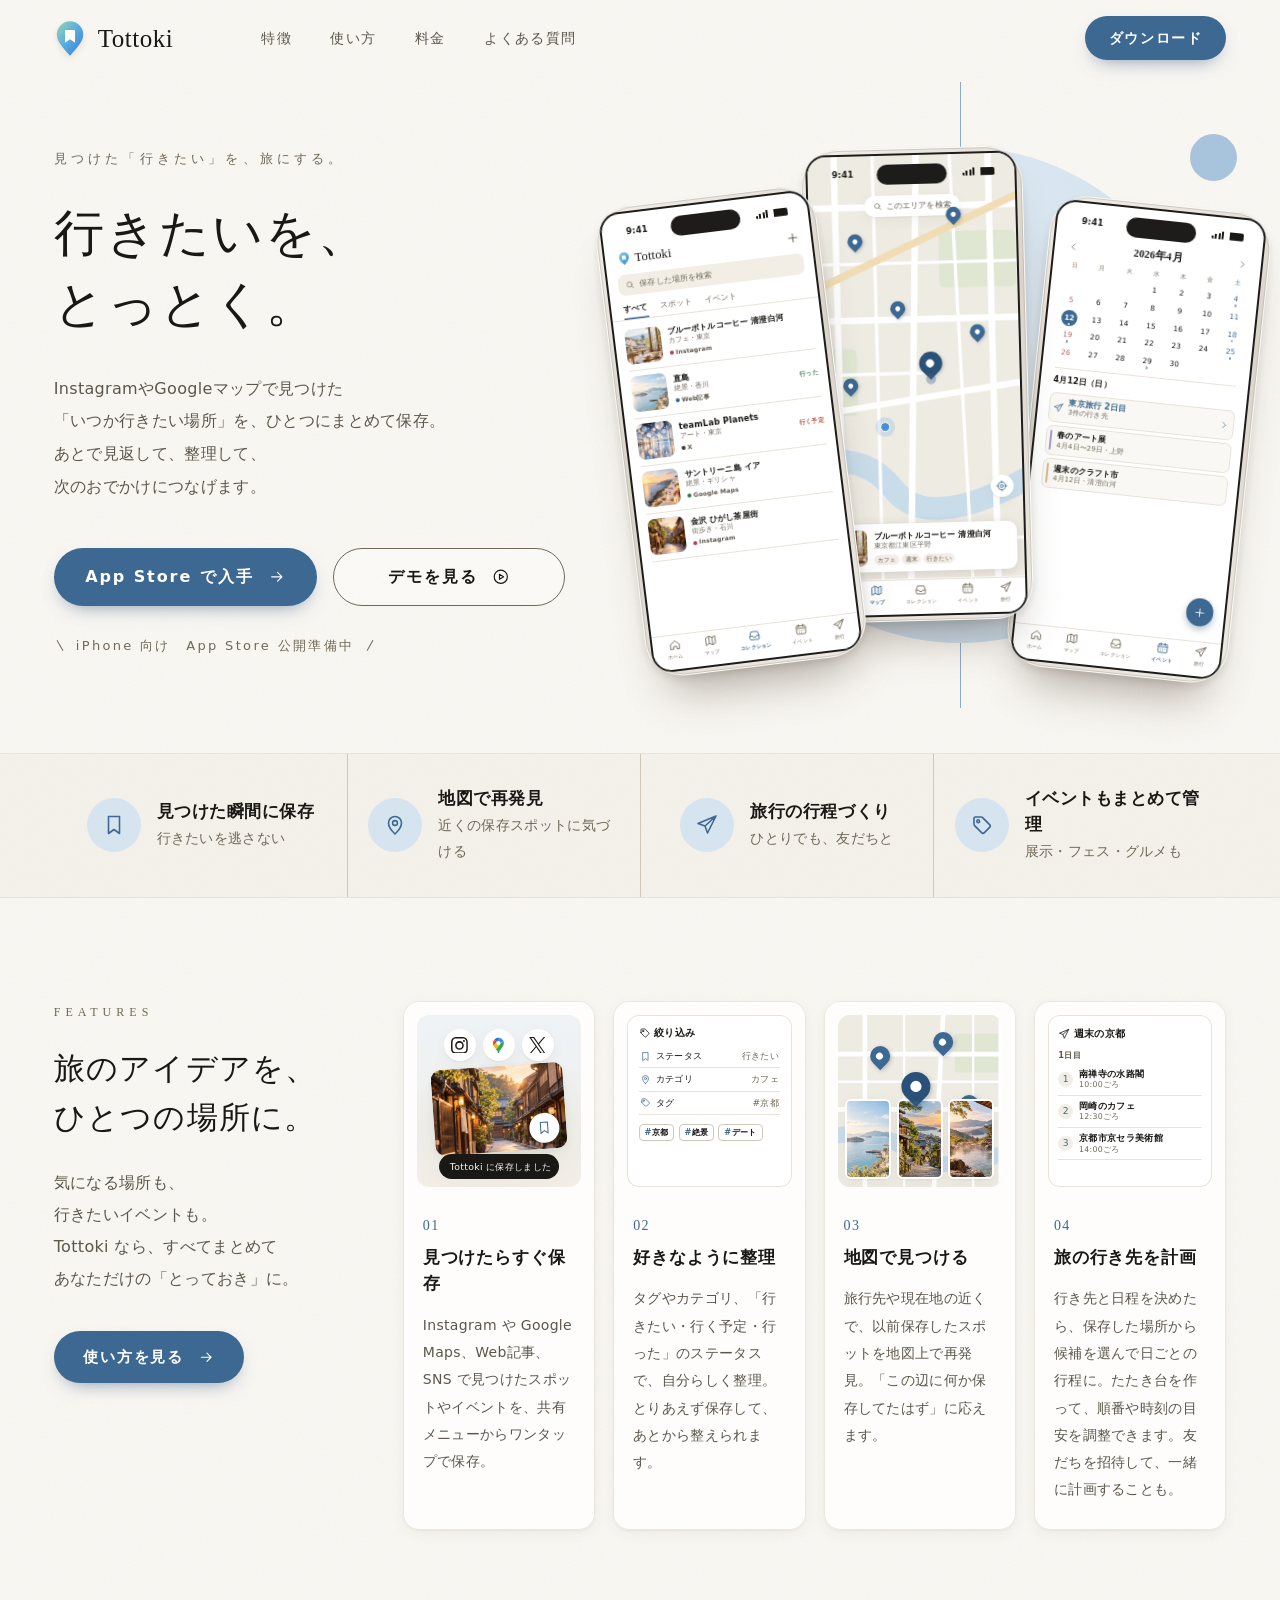
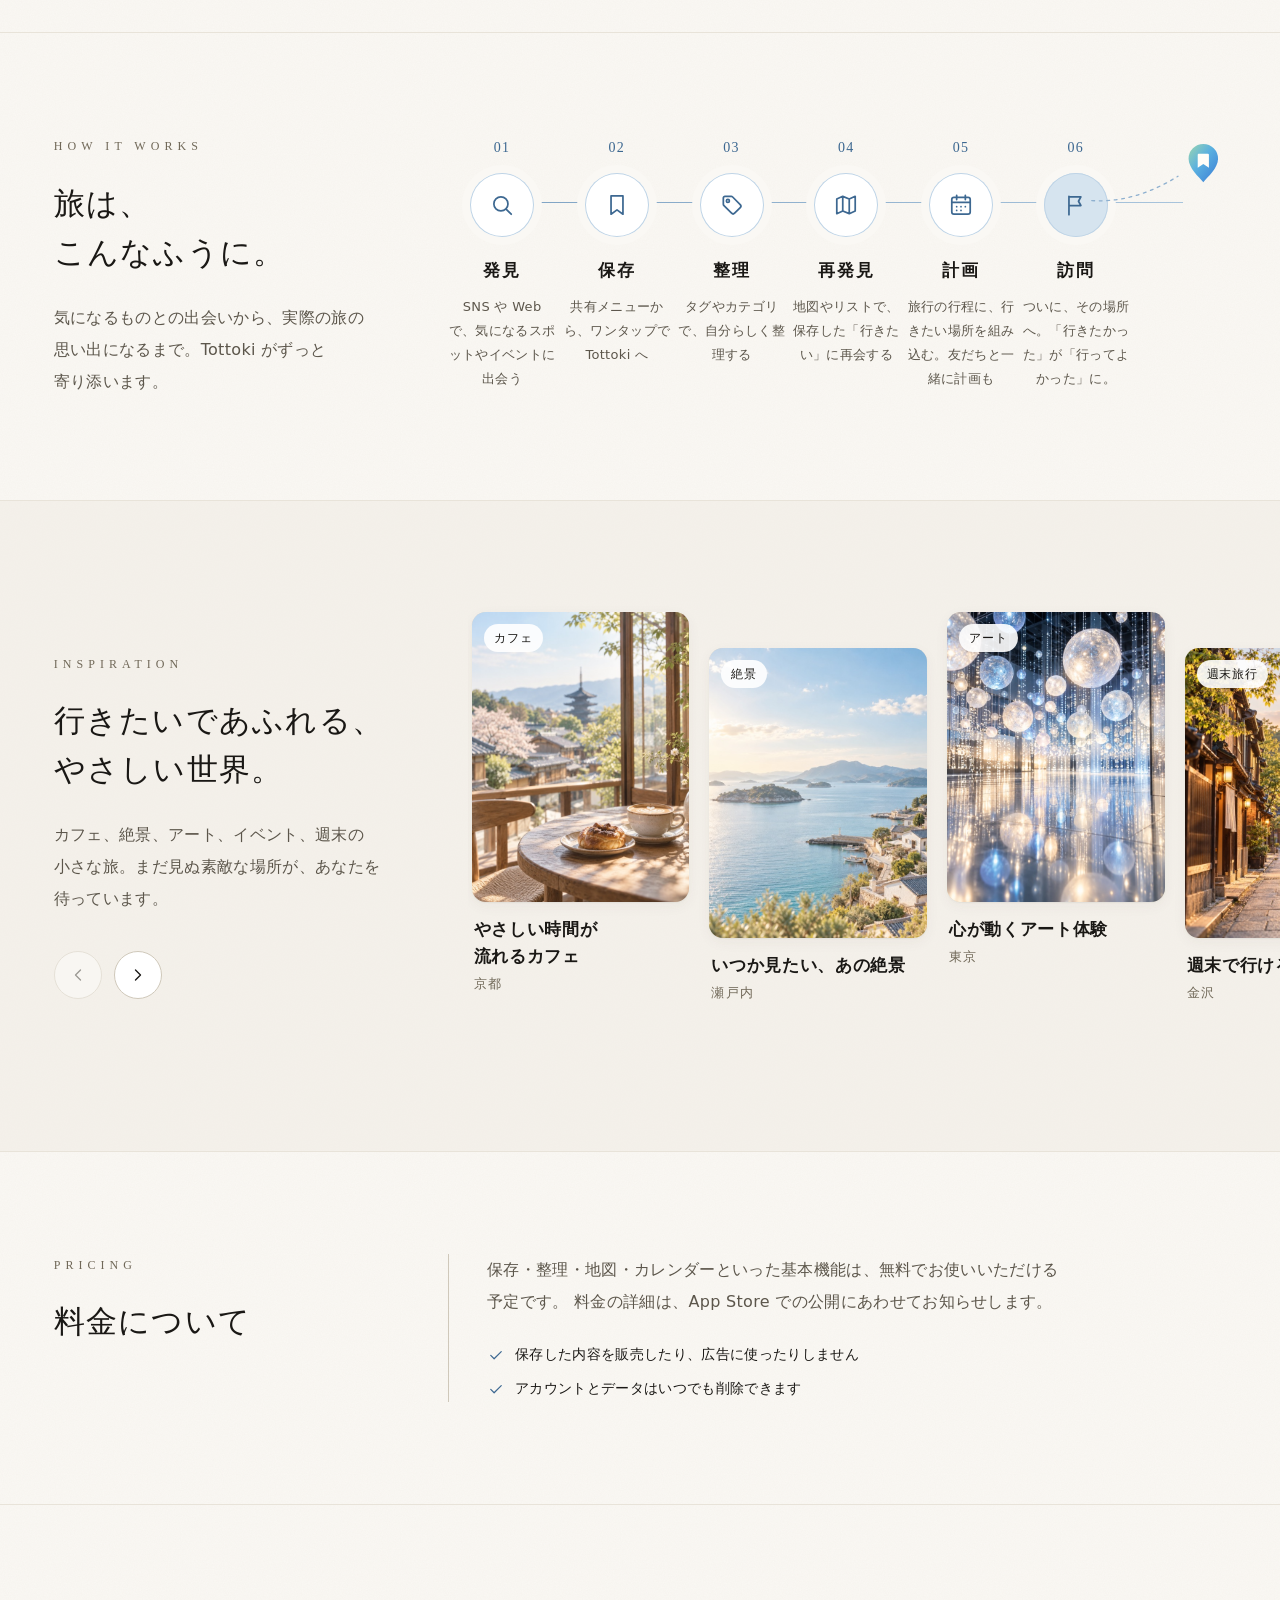
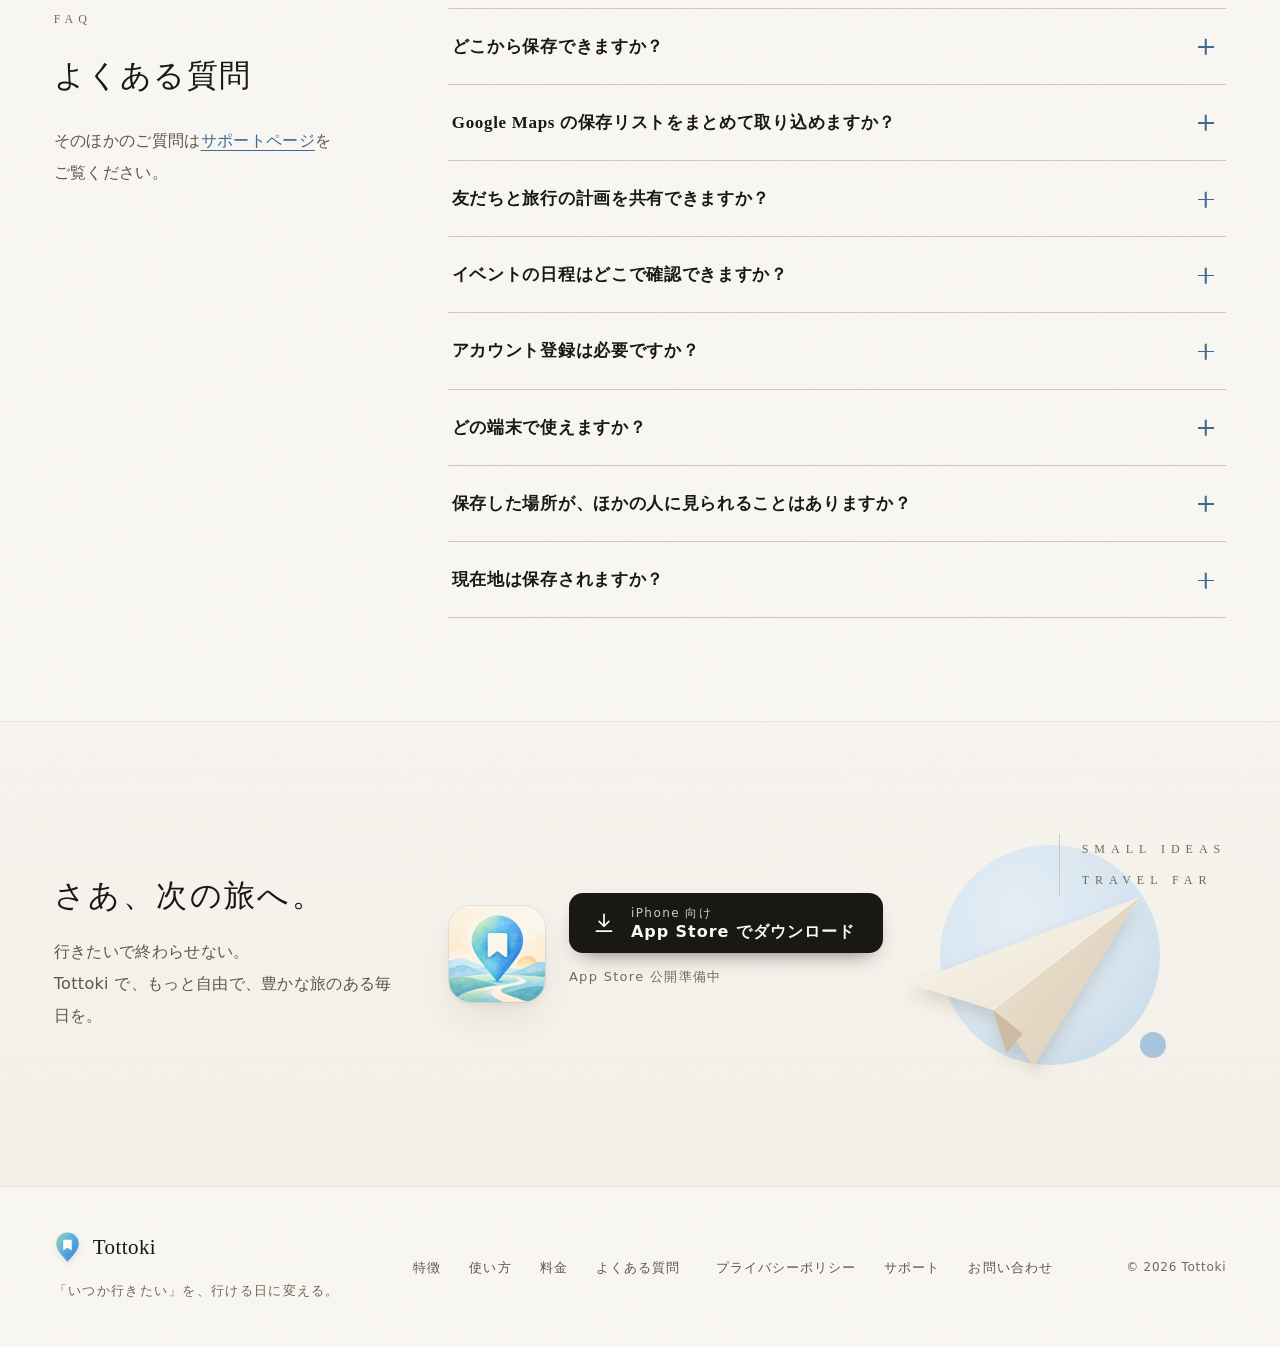
==== index.html @ e0437935 "Rename the インボックス tab to コレクション The app renames the tab where finds are kept: インボックス, a mail word, s" ====
<!doctype html>
<html lang="ja">
  <head>
    <meta charset="utf-8" />
    <meta name="viewport" content="width=device-width, initial-scale=1" />
    <title>Tottoki | 行きたいを、とっとく。</title>
    <meta
      name="description"
      content="InstagramやGoogleマップで見つけた「いつか行きたい場所」を、ひとつにまとめて保存。地図で見返して、旅行の行程に。友だちと一緒に計画できるアプリです。"
    />
    <link rel="canonical" href="https://tottoki.hryoichi.com/" />
    <meta name="theme-color" content="#faf8f4" />

    <meta property="og:type" content="website" />
    <meta property="og:site_name" content="Tottoki" />
    <meta property="og:title" content="Tottoki | 行きたいを、とっとく。" />
    <meta
      property="og:description"
      content="InstagramやGoogleマップで見つけた「いつか行きたい場所」を、ひとつにまとめて保存。地図で見返して、旅行の行程に。友だちと一緒に計画できるアプリです。"
    />
    <meta property="og:url" content="https://tottoki.hryoichi.com/" />
    <meta property="og:image" content="https://tottoki.hryoichi.com/assets/og.png" />
    <meta property="og:image:width" content="1200" />
    <meta property="og:image:height" content="630" />
    <meta property="og:image:alt" content="Tottoki — 行きたいを、とっとく。" />
    <meta property="og:locale" content="ja_JP" />
    <meta name="twitter:card" content="summary_large_image" />
    <meta name="twitter:title" content="Tottoki | 行きたいを、とっとく。" />
    <meta
      name="twitter:description"
      content="見つけた「いつか行きたい場所」をひとつにまとめて保存。地図で見返して、旅行の行程に。友だちと一緒に計画できるアプリ。"
    />
    <meta name="twitter:image" content="https://tottoki.hryoichi.com/assets/og.png" />

    <link rel="icon" href="icon.png" />
    <link rel="apple-touch-icon" href="icon.png" />
    <link rel="stylesheet" href="assets/lp.css" />
    <script>
      document.documentElement.classList.add('js');
    </script>
    <script src="assets/lp.js" defer></script>
  </head>

  <body>
    <!-- アイコン。本文中では <use href="#i-…"> で参照する。 -->
    <svg class="sprite" aria-hidden="true" focusable="false">
      <symbol id="logo" viewBox="0 0 24 28">
        <defs><linearGradient id="pin-wash" x1="0" y1="0" x2="1" y2="1"><stop offset="0" stop-color="#9ad6b0" /><stop offset=".45" stop-color="#5ab0e0" /><stop offset="1" stop-color="#3a7bd5" /></linearGradient></defs>
        <path d="M12 27C9 23.2 2 17.4 2 11a10 10 0 0 1 20 0c0 6.4-7 12.2-10 16z" fill="url(#pin-wash)" />
        <path d="M8.9 7.6h6.2a.7.7 0 0 1 .7.7v8.9L12 14.6l-3.8 2.6V8.3a.7.7 0 0 1 .7-.7z" fill="#fffdf8" />
      </symbol>
        <symbol fill="none" stroke="currentColor" stroke-width="1.6" stroke-linecap="round" stroke-linejoin="round" id="i-arrow" viewBox="0 0 24 24"><path d="M5 12h14M13 6l6 6-6 6" /></symbol>
        <symbol fill="none" stroke="currentColor" stroke-width="1.6" stroke-linecap="round" stroke-linejoin="round" id="i-play" viewBox="0 0 24 24"><circle cx="12" cy="12" r="9" /><path d="M10.2 8.6v6.8l5.6-3.4z" /></symbol>
        <symbol fill="none" stroke="currentColor" stroke-width="1.6" stroke-linecap="round" stroke-linejoin="round" id="i-bookmark" viewBox="0 0 24 24"><path d="M6.5 3.5h11v17l-5.5-4-5.5 4z" /></symbol>
        <symbol fill="none" stroke="currentColor" stroke-width="1.6" stroke-linecap="round" stroke-linejoin="round" id="i-pin" viewBox="0 0 24 24"><path d="M12 21s6.5-6.1 6.5-11a6.5 6.5 0 1 0-13 0c0 4.9 6.5 11 6.5 11Z" /><circle cx="12" cy="10" r="2.4" /></symbol>
        <symbol fill="none" stroke="currentColor" stroke-width="1.6" stroke-linecap="round" stroke-linejoin="round" id="i-cal" viewBox="0 0 24 24"><rect x="3.5" y="5" width="17" height="15.5" rx="2" /><path d="M3.5 9.5h17M8 3v4M16 3v4M8 13.5h.01M12 13.5h.01M16 13.5h.01M8 17h.01M12 17h.01" /></symbol>
        <symbol fill="none" stroke="currentColor" stroke-width="1.6" stroke-linecap="round" stroke-linejoin="round" id="i-tag" viewBox="0 0 24 24"><path d="M4 11.2V5.5A1.5 1.5 0 0 1 5.5 4h5.7a2 2 0 0 1 1.4.6l7 7a2 2 0 0 1 0 2.8l-5.2 5.2a2 2 0 0 1-2.8 0l-7-7a2 2 0 0 1-.6-1.4Z" /><circle cx="8.2" cy="8.2" r="1.4" /></symbol>
        <symbol fill="none" stroke="currentColor" stroke-width="1.6" stroke-linecap="round" stroke-linejoin="round" id="i-search" viewBox="0 0 24 24"><circle cx="11" cy="11" r="6.5" /><path d="m16 16 4.5 4.5" /></symbol>
        <symbol fill="none" stroke="currentColor" stroke-width="1.6" stroke-linecap="round" stroke-linejoin="round" id="i-map" viewBox="0 0 24 24"><path d="m3.5 6.5 5.5-2.5 6 2.5 5.5-2.5v13.5l-5.5 2.5-6-2.5-5.5 2.5zM9 4v13.5M15 6.5V20" /></symbol>
        <symbol fill="none" stroke="currentColor" stroke-width="1.6" stroke-linecap="round" stroke-linejoin="round" id="i-plane" viewBox="0 0 24 24"><path d="M21 3 3 10.5l7 2.5 2.5 7zM21 3 10 13" /></symbol>
        <symbol stroke="currentColor" stroke-width="1.6" stroke-linejoin="round" id="i-heart" viewBox="0 0 24 24"><path d="M12 20s-7-4.4-7-10a4 4 0 0 1 7-2.6A4 4 0 0 1 19 10c0 5.6-7 10-7 10z" /></symbol>
        <symbol fill="none" stroke="currentColor" stroke-width="1.6" stroke-linecap="round" stroke-linejoin="round" id="i-home" viewBox="0 0 24 24"><path d="m4 11 8-6.5 8 6.5v9h-5v-5H9v5H4z" /></symbol>
        <symbol fill="none" stroke="currentColor" stroke-width="1.6" stroke-linecap="round" stroke-linejoin="round" id="i-collection" viewBox="0 0 24 24"><path d="m3.5 13.5 2.5-8h12l2.5 8V19a1.5 1.5 0 0 1-1.5 1.5H5A1.5 1.5 0 0 1 3.5 19zM3.5 13.5h5l1.5 2.5h4l1.5-2.5h5" /></symbol>
        <symbol fill="none" stroke="currentColor" stroke-width="1.6" stroke-linecap="round" stroke-linejoin="round" id="i-user" viewBox="0 0 24 24"><circle cx="12" cy="8.5" r="3.5" /><path d="M5 20c1-3.5 3.8-5.5 7-5.5s6 2 7 5.5" /></symbol>
        <symbol fill="none" stroke="currentColor" stroke-width="1.6" stroke-linecap="round" stroke-linejoin="round" id="i-check" viewBox="0 0 24 24"><path d="m5 12.5 4.5 4.5L19 7.5" /></symbol>
        <symbol fill="none" stroke="currentColor" stroke-width="1.6" stroke-linecap="round" stroke-linejoin="round" id="i-chev" viewBox="0 0 24 24"><path d="m9 6 6 6-6 6" /></symbol>
        <symbol fill="none" stroke="currentColor" stroke-width="1.6" stroke-linecap="round" stroke-linejoin="round" id="i-chev-l" viewBox="0 0 24 24"><path d="m15 6-6 6 6 6" /></symbol>
        <symbol fill="none" stroke="currentColor" stroke-width="1.6" stroke-linecap="round" stroke-linejoin="round" id="i-plus" viewBox="0 0 24 24"><path d="M12 5v14M5 12h14" /></symbol>
        <symbol fill="none" stroke="currentColor" stroke-width="1.6" stroke-linecap="round" stroke-linejoin="round" id="i-share" viewBox="0 0 24 24"><path d="M12 15V3M7.5 7.5 12 3l4.5 4.5M5 13v6.5A1.5 1.5 0 0 0 6.5 21h11a1.5 1.5 0 0 0 1.5-1.5V13" /></symbol>
        <symbol fill="none" stroke="currentColor" stroke-width="1.6" stroke-linecap="round" stroke-linejoin="round" id="i-menu" viewBox="0 0 24 24"><path d="M4 7h16M4 12h16M4 17h16" /></symbol>
        <symbol fill="none" stroke="currentColor" stroke-width="1.6" stroke-linecap="round" stroke-linejoin="round" id="i-close" viewBox="0 0 24 24"><path d="M6 6l12 12M18 6 6 18" /></symbol>
        <symbol fill="none" stroke="currentColor" stroke-width="1.6" stroke-linecap="round" stroke-linejoin="round" id="i-folder" viewBox="0 0 24 24"><path d="M3.5 7A1.5 1.5 0 0 1 5 5.5h4.5l2 2H19a1.5 1.5 0 0 1 1.5 1.5v9.5A1.5 1.5 0 0 1 19 20H5a1.5 1.5 0 0 1-1.5-1.5z" /></symbol>
        <symbol fill="none" stroke="currentColor" stroke-width="1.6" stroke-linecap="round" stroke-linejoin="round" id="i-locate" viewBox="0 0 24 24"><circle cx="12" cy="12" r="3" /><circle cx="12" cy="12" r="7.5" /><path d="M12 2v2.5M12 19.5V22M2 12h2.5M19.5 12H22" /></symbol>
        <symbol fill="none" stroke="currentColor" stroke-width="1.6" stroke-linecap="round" stroke-linejoin="round" id="i-flag" viewBox="0 0 24 24"><path d="M5.5 21V4M5.5 4.5h11l-2.2 4 2.2 4h-11" /></symbol>
        <symbol fill="none" stroke="currentColor" stroke-width="1.6" stroke-linecap="round" stroke-linejoin="round" id="i-download" viewBox="0 0 24 24"><path d="M12 4v11M7.5 10.5 12 15l4.5-4.5M5 19.5h14" /></symbol>
        <symbol fill="none" stroke="currentColor" stroke-width="1.6" stroke-linecap="round" stroke-linejoin="round" id="i-link" viewBox="0 0 24 24"><path d="M10 14a4 4 0 0 0 5.7 0l3-3a4 4 0 0 0-5.7-5.7l-1 1M14 10a4 4 0 0 0-5.7 0l-3 3a4 4 0 0 0 5.7 5.7l1-1" /></symbol>

        <!-- 保存元サービスのマーク。Instagram と X は単色版が公式に認められているので本文の墨色で使い、
             Google Maps はロゴの再着色が認められていないため公式配色のまま置く。 -->
        <symbol fill="currentColor" id="i-instagram" viewBox="0 0 24 24"><path d="M7.0301.084c-1.2768.0602-2.1487.264-2.911.5634-.7888.3075-1.4575.72-2.1228 1.3877-.6652.6677-1.075 1.3368-1.3802 2.127-.2954.7638-.4956 1.6365-.552 2.914-.0564 1.2775-.0689 1.6882-.0626 4.947.0062 3.2586.0206 3.6671.0825 4.9473.061 1.2765.264 2.1482.5635 2.9107.308.7889.72 1.4573 1.388 2.1228.6679.6655 1.3365 1.0743 2.1285 1.38.7632.295 1.6361.4961 2.9134.552 1.2773.056 1.6884.069 4.9462.0627 3.2578-.0062 3.668-.0207 4.9478-.0814 1.28-.0607 2.147-.2652 2.9098-.5633.7889-.3086 1.4578-.72 2.1228-1.3881.665-.6682 1.0745-1.3378 1.3795-2.1284.2957-.7632.4966-1.636.552-2.9124.056-1.2809.0692-1.6898.063-4.948-.0063-3.2583-.021-3.6668-.0817-4.9465-.0607-1.2797-.264-2.1487-.5633-2.9117-.3084-.7889-.72-1.4568-1.3876-2.1228C21.2982 1.33 20.628.9208 19.8378.6165 19.074.321 18.2017.1197 16.9244.0645 15.6471.0093 15.236-.005 11.977.0014 8.718.0076 8.31.0215 7.0301.0839m.1402 21.6932c-1.17-.0509-1.8053-.2453-2.2287-.408-.5606-.216-.96-.4771-1.3819-.895-.422-.4178-.6811-.8186-.9-1.378-.1644-.4234-.3624-1.058-.4171-2.228-.0595-1.2645-.072-1.6442-.079-4.848-.007-3.2037.0053-3.583.0607-4.848.05-1.169.2456-1.805.408-2.2282.216-.5613.4762-.96.895-1.3816.4188-.4217.8184-.6814 1.3783-.9003.423-.1651 1.0575-.3614 2.227-.4171 1.2655-.06 1.6447-.072 4.848-.079 3.2033-.007 3.5835.005 4.8495.0608 1.169.0508 1.8053.2445 2.228.408.5608.216.96.4754 1.3816.895.4217.4194.6816.8176.9005 1.3787.1653.4217.3617 1.056.4169 2.2263.0602 1.2655.0739 1.645.0796 4.848.0058 3.203-.0055 3.5834-.061 4.848-.051 1.17-.245 1.8055-.408 2.2294-.216.5604-.4763.96-.8954 1.3814-.419.4215-.8181.6811-1.3783.9-.4224.1649-1.0577.3617-2.2262.4174-1.2656.0595-1.6448.072-4.8493.079-3.2045.007-3.5825-.006-4.848-.0608M16.953 5.5864A1.44 1.44 0 1 0 18.39 4.144a1.44 1.44 0 0 0-1.437 1.4424M5.8385 12.012c.0067 3.4032 2.7706 6.1557 6.173 6.1493 3.4026-.0065 6.157-2.7701 6.1506-6.1733-.0065-3.4032-2.771-6.1565-6.174-6.1498-3.403.0067-6.156 2.771-6.1496 6.1738M8 12.0077a4 4 0 1 1 4.008 3.9921A3.9996 3.9996 0 0 1 8 12.0077" /></symbol>
        <symbol fill="currentColor" id="i-x" viewBox="0 0 24 24"><path d="M14.234 10.162 22.977 0h-2.072l-7.591 8.824L7.251 0H.258l9.168 13.343L.258 24H2.33l8.016-9.318L16.749 24h6.993zm-2.837 3.299-.929-1.329L3.076 1.56h3.182l5.965 8.532.929 1.329 7.754 11.09h-3.182z" /></symbol>
        <symbol id="i-gmaps" viewBox="0 0 24 24"><g transform="translate(4.32 1) scale(.1663)"><path fill="#1a73e8" d="M60.2 2.2C55.8.8 51 0 46.1 0 32 0 19.3 6.4 10.8 16.5l21.8 18.3L60.2 2.2z" /><path fill="#ea4335" d="M10.8 16.5C4.1 24.5 0 34.9 0 46.1c0 8.7 1.7 15.7 4.6 22l28-33.3-21.8-18.3z" /><path fill="#4285f4" d="M46.2 28.5c9.8 0 17.7 7.9 17.7 17.7 0 4.3-1.6 8.3-4.2 11.4 0 0 13.9-16.6 27.5-32.7-5.6-10.8-15.3-19-27-22.7L32.6 34.8c3.3-3.8 8.1-6.3 13.6-6.3" /><path fill="#fbbc04" d="M46.2 63.8c-9.8 0-17.7-7.9-17.7-17.7 0-4.3 1.5-8.3 4.1-11.3l-28 33.3c4.8 10.6 12.8 19.2 21 29.9l34.1-40.5c-3.3 3.9-8.1 6.3-13.5 6.3" /><path fill="#34a853" d="M59.1 109.2c15.4-24.1 33.3-35 33.3-63 0-7.7-1.9-14.9-5.2-21.3L25.6 98c2.6 3.4 5.3 7.3 7.9 11.3 9.4 14.5 6.8 23.1 12.8 23.1s3.4-8.7 12.8-23.2" /></g></symbol>
        <symbol fill="none" stroke="currentColor" stroke-width="1.6" stroke-linecap="round" stroke-linejoin="round" id="i-globe" viewBox="0 0 24 24"><circle cx="12" cy="12" r="8.5" /><path d="M3.5 12h17M12 3.5c2.2 2.3 3.4 5.3 3.4 8.5s-1.2 6.2-3.4 8.5c-2.2-2.3-3.4-5.3-3.4-8.5S9.8 5.8 12 3.5Z" /></symbol>
    </svg>

    <a class="skip-link" href="#main">本文へスキップ</a>

    <header class="site-header" data-header>
      <div class="container header-inner">
        <a class="brand" href="./" aria-label="Tottoki ホーム">
          <svg class="brand-mark" aria-hidden="true"><use href="#logo" /></svg>
          <span class="brand-name">Tottoki</span>
        </a>

        <nav class="global-nav" id="global-nav" aria-label="メイン">
          <ul>
            <li><a href="#features">特徴</a></li>
            <li><a href="#how">使い方</a></li>
            <li><a href="#pricing">料金</a></li>
            <li><a href="#faq">よくある質問</a></li>
          </ul>
          <a class="btn btn-primary btn-sm nav-cta" href="#download">ダウンロード</a>
        </nav>

        <a class="btn btn-primary btn-sm header-cta" href="#download">ダウンロード</a>
        <button class="menu-toggle" type="button" aria-expanded="false" aria-controls="global-nav" data-menu-toggle>
          <svg class="icon" aria-hidden="true"><use href="#i-menu" /></svg>
          <span class="visually-hidden" data-menu-label>メニューを開く</span>
        </button>
      </div>
    </header>

    <main id="main">
      <!-- ============================================================ HERO -->
      <section class="hero" aria-labelledby="hero-title">
        <div class="container hero-grid">
          <div class="hero-copy">
            <p class="eyebrow hero-eyebrow">見つけた「行きたい」を、旅にする。</p>
            <h1 class="hero-title" id="hero-title">
              <span class="line">行きたいを、</span>
              <span class="line">とっとく。</span>
            </h1>
            <p class="hero-lead">
              InstagramやGoogleマップで見つけた<br class="br-wide" />「いつか行きたい場所」を、ひとつにまとめて保存。<br />
              あとで見返して、整理して、<br class="br-wide" />次のおでかけにつなげます。
            </p>
            <div class="hero-actions">
              <a class="btn btn-primary btn-lg" href="#download">
                App Store で入手
                <svg class="icon" aria-hidden="true"><use href="#i-arrow" /></svg>
              </a>
              <a class="btn btn-ghost btn-lg" href="#how">
                デモを見る
                <svg class="icon" aria-hidden="true"><use href="#i-play" /></svg>
              </a>
            </div>
            <p class="hero-note">iPhone 向け　App Store 公開準備中</p>
          </div>

          <div class="hero-stage" aria-label="Tottoki のアプリ画面" role="group">
            <span class="shape shape-circle-lg" aria-hidden="true"></span>
            <span class="shape shape-circle-sm" aria-hidden="true"></span>
            <span class="shape shape-line shape-line-top" aria-hidden="true"></span>
            <span class="shape shape-line shape-line-bottom" aria-hidden="true"></span>

            <!-- コレクション -->
            <figure class="phone phone-collection" role="img" aria-label="コレクション画面。保存したカフェや絶景スポットが、保存元のサービスと一緒に一覧で並んでいる">
              <div class="phone-screen">
                <div class="status"><span>9:41</span><span class="status-icons"></span></div>
                <div class="app-head">
                  <span class="app-brand"><svg aria-hidden="true"><use href="#logo" /></svg>Tottoki</span>
                  <svg class="app-ico" aria-hidden="true"><use href="#i-plus" /></svg>
                </div>
                <div class="app-search"><svg aria-hidden="true"><use href="#i-search" /></svg>保存した場所を検索</div>
                <div class="app-tabs"><span class="is-on">すべて</span><span>スポット</span><span>イベント</span></div>
                <ul class="app-list">
                  <li>
                    <img src="assets/img/kyoto_cafe-400.jpg" alt="" width="60" height="80" />
                    <div><b>ブルーボトルコーヒー 清澄白河</b><small>カフェ・東京</small><em class="src src-ig">Instagram</em></div>
                  </li>
                  <li>
                    <img src="assets/img/setouchi_landscape-400.jpg" alt="" width="60" height="80" />
                    <div><b>直島</b><small>絶景・香川</small><em class="src src-web">Web記事</em></div>
                    <span class="item-state is-visited">行った</span>
                  </li>
                  <li>
                    <img src="assets/img/tokyo_art-400.jpg" alt="" width="60" height="80" />
                    <div><b>teamLab Planets</b><small>アート・東京</small><em class="src src-x">X</em></div>
                    <span class="item-state">行く予定</span>
                  </li>
                  <li>
                    <img src="assets/img/greek_landscape-400.jpg" alt="" width="60" height="80" />
                    <div><b>サントリーニ島 イア</b><small>絶景・ギリシャ</small><em class="src src-gm">Google Maps</em></div>
                  </li>
                  <li>
                    <img src="assets/img/kanazawa_trip-400.jpg" alt="" width="60" height="80" />
                    <div><b>金沢 ひがし茶屋街</b><small>街歩き・石川</small><em class="src src-ig">Instagram</em></div>
                  </li>
                </ul>
                <nav class="tabbar" aria-hidden="true">
                  <span><svg><use href="#i-home" /></svg>ホーム</span>
                  <span><svg><use href="#i-map" /></svg>マップ</span>
                  <span class="is-on"><svg><use href="#i-collection" /></svg>コレクション</span>
                  <span><svg><use href="#i-cal" /></svg>イベント</span>
                  <span><svg><use href="#i-plane" /></svg>旅行</span>
                </nav>
              </div>
            </figure>

            <!-- Map -->
            <figure class="phone phone-map" role="img" aria-label="Map画面。保存したスポットが地図上にピンで表示され、選んだカフェの詳細が下に出ている">
              <div class="phone-screen">
                <div class="status"><span>9:41</span><span class="status-icons"></span></div>
                <div class="map">
                  <svg class="map-art" viewBox="0 0 200 330" preserveAspectRatio="xMidYMid slice" aria-hidden="true">
                    <rect width="200" height="330" fill="#eeebe3" />
                    <path d="M-10 250q60-30 90 10t130-20" stroke="#c9dcea" stroke-width="18" fill="none" />
                    <rect x="120" y="60" width="60" height="44" rx="4" fill="#dfe7d3" />
                    <rect x="14" y="150" width="40" height="52" rx="4" fill="#dfe7d3" />
                    <g stroke="#fff" fill="none" stroke-linecap="round">
                      <path d="M0 40h200M0 128h200M-10 205l220-30M40 0v330M104 0l-12 330M160 0v330" stroke-width="5" />
                      <path d="M0 84h200M70 0v330M130 0l10 330M0 300h200M0 170h110" stroke-width="2.5" />
                    </g>
                    <path d="M-10 118 210 20" stroke="#f1ddb5" stroke-width="6" />
                  </svg>
                  <div class="map-search"><svg aria-hidden="true"><use href="#i-search" /></svg>このエリアを検索</div>
                  <span class="pin" style="--x: 22%; --y: 22%"></span>
                  <span class="pin" style="--x: 70%; --y: 16%"></span>
                  <span class="pin" style="--x: 42%; --y: 38%"></span>
                  <span class="pin" style="--x: 80%; --y: 44%"></span>
                  <span class="pin" style="--x: 18%; --y: 56%"></span>
                  <span class="pin pin-active" style="--x: 57%; --y: 52%"></span>
                  <span class="here" style="--x: 34%; --y: 64%"></span>
                  <span class="map-locate"><svg aria-hidden="true"><use href="#i-locate" /></svg></span>
                  <div class="sheet">
                    <img src="assets/img/kyoto_cafe-400.jpg" alt="" width="60" height="80" />
                    <div>
                      <b>ブルーボトルコーヒー 清澄白河</b>
                      <small>東京都江東区平野</small>
                      <span class="chips"><i>カフェ</i><i>週末</i><i>行きたい</i></span>
                    </div>
                  </div>
                </div>
                <nav class="tabbar" aria-hidden="true">
                  <span><svg><use href="#i-home" /></svg>ホーム</span>
                  <span class="is-on"><svg><use href="#i-map" /></svg>マップ</span>
                  <span><svg><use href="#i-collection" /></svg>コレクション</span>
                  <span><svg><use href="#i-cal" /></svg>イベント</span>
                  <span><svg><use href="#i-plane" /></svg>旅行</span>
                </nav>
              </div>
            </figure>

            <!-- Calendar -->
            <figure class="phone phone-cal" role="img" aria-label="イベント画面。2026年4月のカレンダーで12日を選ぶと、東京旅行の2日目へのリンクと、その日に開催される展示やイベントが並ぶ">
              <div class="phone-screen">
                <div class="status"><span>9:41</span><span class="status-icons"></span></div>
                <div class="cal-head">
                  <svg aria-hidden="true"><use href="#i-chev-l" /></svg>
                  <b>2026年4月</b>
                  <svg aria-hidden="true"><use href="#i-chev" /></svg>
                </div>
                <div class="cal-grid" data-cal></div>
                <div class="cal-day">4月12日（日）</div>
                <ul class="cal-list">
                  <li class="cal-trip"><svg aria-hidden="true"><use href="#i-plane" /></svg><div><b>東京旅行 2日目</b><small>3件の行き先</small></div><svg aria-hidden="true"><use href="#i-chev" /></svg></li>
                  <li><span class="bar bar-art"></span><div><b>春のアート展</b><small>4月4日〜29日・上野</small></div></li>
                  <li><span class="bar"></span><div><b>週末のクラフト市</b><small>4月12日・清澄白河</small></div></li>
                </ul>
                <span class="fab"><svg aria-hidden="true"><use href="#i-plus" /></svg></span>
                <nav class="tabbar" aria-hidden="true">
                  <span><svg><use href="#i-home" /></svg>ホーム</span>
                  <span><svg><use href="#i-map" /></svg>マップ</span>
                  <span><svg><use href="#i-collection" /></svg>コレクション</span>
                  <span class="is-on"><svg><use href="#i-cal" /></svg>イベント</span>
                  <span><svg><use href="#i-plane" /></svg>旅行</span>
                </nav>
              </div>
            </figure>
          </div>
        </div>
      </section>

      <!-- ======================================================== BENEFITS -->
      <section class="benefits" aria-label="Tottoki でできること">
        <ul class="container benefit-list">
          <li class="benefit reveal">
            <span class="benefit-icon"><svg aria-hidden="true"><use href="#i-bookmark" /></svg></span>
            <div><h2>見つけた瞬間に保存</h2><p>行きたいを逃さない</p></div>
          </li>
          <li class="benefit reveal">
            <span class="benefit-icon"><svg aria-hidden="true"><use href="#i-pin" /></svg></span>
            <div><h2>地図で再発見</h2><p>近くの保存スポットに気づける</p></div>
          </li>
          <li class="benefit reveal">
            <span class="benefit-icon"><svg aria-hidden="true"><use href="#i-plane" /></svg></span>
            <div><h2>旅行の行程づくり</h2><p>ひとりでも、友だちと</p></div>
          </li>
          <li class="benefit reveal">
            <span class="benefit-icon"><svg aria-hidden="true"><use href="#i-tag" /></svg></span>
            <div><h2>イベントもまとめて管理</h2><p>展示・フェス・グルメも</p></div>
          </li>
        </ul>
      </section>

      <!-- ======================================================== FEATURES -->
      <section class="section features" id="features" aria-labelledby="features-title">
        <div class="container features-grid">
          <div class="section-intro reveal">
            <p class="eyebrow eyebrow-en">Features</p>
            <h2 class="section-title" id="features-title"><span class="nw">旅のアイデアを、</span><br />ひとつの場所に。</h2>
            <p class="section-lead">
              気になる場所も、行きたいイベントも。<br />
              Tottoki なら、すべてまとめて<br class="br-wide" />あなただけの「とっておき」に。
            </p>
            <a class="btn btn-primary" href="#how">
              使い方を見る
              <svg class="icon" aria-hidden="true"><use href="#i-arrow" /></svg>
            </a>
          </div>

          <ol class="feature-list" role="list">
            <li class="feature reveal">
              <div class="feature-visual fv-save" aria-hidden="true">
                <div class="fv-sources">
                  <span class="src-dot"><svg><use href="#i-instagram" /></svg></span>
                  <span class="src-dot"><svg><use href="#i-gmaps" /></svg></span>
                  <span class="src-dot"><svg><use href="#i-x" /></svg></span>
                  <span class="src-dot"><svg><use href="#i-globe" /></svg></span>
                </div>
                <div class="fv-shot">
                  <img src="assets/img/kanazawa_trip-640.jpg" alt="" width="300" height="400" loading="lazy" />
                  <span class="fv-save-btn"><svg><use href="#i-bookmark" /></svg></span>
                </div>
                <span class="fv-toast"><svg><use href="#i-check" /></svg>Tottoki に保存しました</span>
              </div>
              <p class="feature-num">01</p>
              <h3>見つけたらすぐ保存</h3>
              <p>Instagram や Google Maps、Web記事、SNS で見つけたスポットやイベントを、共有メニューからワンタップで保存。</p>
            </li>

            <li class="feature reveal">
              <div class="feature-visual fv-organize" aria-hidden="true">
                <p class="fv-title"><svg><use href="#i-tag" /></svg>絞り込み</p>
                <ul>
                  <li><svg><use href="#i-bookmark" /></svg>ステータス<span>行きたい</span></li>
                  <li><svg><use href="#i-pin" /></svg>カテゴリ<span>カフェ</span></li>
                  <li><svg><use href="#i-tag" /></svg>タグ<span>#京都</span></li>
                </ul>
                <p class="fv-tags"><i><b>#</b>京都</i><i><b>#</b>絶景</i><i><b>#</b>デート</i></p>
              </div>
              <p class="feature-num">02</p>
              <h3>好きなように整理</h3>
              <p>タグやカテゴリ、「行きたい・行く予定・行った」のステータスで、自分らしく整理。とりあえず保存して、あとから整えられます。</p>
            </li>

            <li class="feature reveal">
              <div class="feature-visual fv-map" aria-hidden="true">
                <svg class="fv-map-art" viewBox="0 0 200 150" preserveAspectRatio="xMidYMid slice">
                  <rect width="200" height="150" fill="#eeebe3" />
                  <path d="M-10 118q60-30 100 0t120-16" stroke="#c9dcea" stroke-width="14" fill="none" />
                  <rect x="130" y="16" width="50" height="34" rx="3" fill="#dfe7d3" />
                  <g stroke="#fff" fill="none"><path d="M0 34h200M0 82h200M52 0v150M120 0l-8 150M170 0v150" stroke-width="4" /><path d="M0 58h200M86 0v150M146 0v150" stroke-width="2" /></g>
                </svg>
                <span class="pin" style="--x: 26%; --y: 30%"></span>
                <span class="pin" style="--x: 64%; --y: 22%"></span>
                <span class="pin pin-active" style="--x: 48%; --y: 50%"></span>
                <span class="pin" style="--x: 80%; --y: 58%"></span>
                <div class="fv-thumbs">
                  <img src="assets/img/setouchi_landscape-400.jpg" alt="" width="60" height="80" loading="lazy" />
                  <img src="assets/img/onomichi_town-400.jpg" alt="" width="60" height="80" loading="lazy" />
                  <img src="assets/img/hakone_hotspring-400.jpg" alt="" width="60" height="80" loading="lazy" />
                </div>
              </div>
              <p class="feature-num">03</p>
              <h3>地図で見つける</h3>
              <p>旅行先や現在地の近くで、以前保存したスポットを地図上で再発見。「この辺に何か保存してたはず」に応えます。</p>
            </li>

            <li class="feature reveal">
              <div class="feature-visual fv-trip" aria-hidden="true">
                <p class="fv-title"><svg><use href="#i-plane" /></svg>週末の京都</p>
                <p class="fv-trip-day">1日目</p>
                <ol class="fv-itinerary">
                  <li><span>1</span><div><b>南禅寺の水路閣</b><small>10:00ごろ</small></div></li>
                  <li><span>2</span><div><b>岡崎のカフェ</b><small>12:30ごろ</small></div></li>
                  <li><span>3</span><div><b>京都市京セラ美術館</b><small>14:00ごろ</small></div></li>
                </ol>
              </div>
              <p class="feature-num">04</p>
              <h3>旅の行き先を計画</h3>
              <p>行き先と日程を決めたら、保存した場所から候補を選んで日ごとの行程に。たたき台を作って、順番や時刻の目安を調整できます。友だちを招待して、一緒に計画することも。</p>
            </li>
          </ol>
        </div>
      </section>

      <!-- ============================================================= HOW -->
      <section class="section how" id="how" aria-labelledby="how-title">
        <div class="container how-grid">
          <div class="section-intro reveal">
            <p class="eyebrow eyebrow-en">How it works</p>
            <h2 class="section-title" id="how-title">旅は、<br />こんなふうに。</h2>
            <p class="section-lead">
              気になるものとの出会いから、実際の旅の思い出になるまで。Tottoki がずっと寄り添います。
            </p>
          </div>

          <div class="timeline-wrap">
            <ol class="timeline">
              <li class="step reveal">
                <span class="step-num">01</span>
                <span class="step-icon"><svg aria-hidden="true"><use href="#i-search" /></svg></span>
                <h3>発見</h3>
                <p>SNS や Web で、気になるスポットやイベントに出会う</p>
              </li>
              <li class="step reveal">
                <span class="step-num">02</span>
                <span class="step-icon"><svg aria-hidden="true"><use href="#i-bookmark" /></svg></span>
                <h3>保存</h3>
                <p>共有メニューから、ワンタップで Tottoki へ</p>
              </li>
              <li class="step reveal">
                <span class="step-num">03</span>
                <span class="step-icon"><svg aria-hidden="true"><use href="#i-tag" /></svg></span>
                <h3>整理</h3>
                <p>タグやカテゴリで、自分らしく整理する</p>
              </li>
              <li class="step reveal">
                <span class="step-num">04</span>
                <span class="step-icon"><svg aria-hidden="true"><use href="#i-map" /></svg></span>
                <h3>再発見</h3>
                <p>地図やリストで、保存した「行きたい」に再会する</p>
              </li>
              <li class="step reveal">
                <span class="step-num">05</span>
                <span class="step-icon"><svg aria-hidden="true"><use href="#i-cal" /></svg></span>
                <h3>計画</h3>
                <p>旅行の行程に、行きたい場所を組み込む。友だちと一緒に計画も</p>
              </li>
              <li class="step reveal">
                <span class="step-num">06</span>
                <span class="step-icon step-icon-last"><svg aria-hidden="true"><use href="#i-flag" /></svg></span>
                <h3>訪問</h3>
                <p>ついに、その場所へ。「行きたかった」が「行ってよかった」に。</p>
              </li>
            </ol>
            <svg class="flight" viewBox="0 0 160 90" aria-hidden="true">
              <path class="flight-trail" d="M4 70C40 72 70 60 96 44" fill="none" stroke="#8eb0cf" stroke-width="1.4" stroke-dasharray="3 5" stroke-linecap="round" />
              <g class="flight-plane"><use href="#logo" x="96" y="8" width="54" height="44" /></g>
            </svg>
          </div>
        </div>
      </section>

      <!-- ===================================================== INSPIRATION -->
      <section class="section inspiration" id="inspiration" aria-labelledby="insp-title">
        <div class="container insp-grid">
          <div class="section-intro reveal">
            <p class="eyebrow eyebrow-en">Inspiration</p>
            <h2 class="section-title" id="insp-title"><span class="nw">行きたいであふれる、</span><br />やさしい世界。</h2>
            <p class="section-lead">
              カフェ、絶景、アート、イベント、週末の小さな旅。まだ見ぬ素敵な場所が、あなたを待っています。
            </p>
            <div class="insp-controls">
              <button class="round-btn" type="button" data-scroll="-1" aria-controls="insp-track">
                <svg aria-hidden="true"><use href="#i-chev-l" /></svg><span class="visually-hidden">前へ</span>
              </button>
              <button class="round-btn" type="button" data-scroll="1" aria-controls="insp-track">
                <svg aria-hidden="true"><use href="#i-chev" /></svg><span class="visually-hidden">次へ</span>
              </button>
            </div>
          </div>

          <ul class="insp-track" id="insp-track" tabindex="0" aria-label="おでかけ先のイメージ（横にスクロールできます）">
            <li class="insp-card">
              <figure>
                <div class="insp-img"><img src="assets/img/kyoto_cafe-640.jpg" srcset="assets/img/kyoto_cafe-640.jpg 640w, assets/img/kyoto_cafe.jpg 1122w" sizes="(max-width: 767px) 64vw, 240px" alt="窓の外に桜と五重塔が見える、やわらかな光のカフェ" width="600" height="800" loading="lazy" /><span class="insp-tag">カフェ</span><span class="insp-save" aria-hidden="true"><svg><use href="#i-bookmark" /></svg></span></div>
                <figcaption><b>やさしい時間が流れるカフェ</b><span>京都</span></figcaption>
              </figure>
            </li>
            <li class="insp-card">
              <figure>
                <div class="insp-img"><img src="assets/img/setouchi_landscape-640.jpg" srcset="assets/img/setouchi_landscape-640.jpg 640w, assets/img/setouchi_landscape.jpg 1122w" sizes="(max-width: 767px) 64vw, 240px" alt="穏やかな海に島々が浮かぶ瀬戸内の風景" width="600" height="800" loading="lazy" /><span class="insp-tag">絶景</span><span class="insp-save" aria-hidden="true"><svg><use href="#i-bookmark" /></svg></span></div>
                <figcaption><b>いつか見たい、あの絶景</b><span>瀬戸内</span></figcaption>
              </figure>
            </li>
            <li class="insp-card">
              <figure>
                <div class="insp-img"><img src="assets/img/tokyo_art-640.jpg" srcset="assets/img/tokyo_art-640.jpg 640w, assets/img/tokyo_art.jpg 1122w" sizes="(max-width: 767px) 64vw, 240px" alt="無数の光が浮かぶ没入型のアート空間" width="600" height="800" loading="lazy" /><span class="insp-tag">アート</span><span class="insp-save" aria-hidden="true"><svg><use href="#i-bookmark" /></svg></span></div>
                <figcaption><b>心が動くアート体験</b><span>東京</span></figcaption>
              </figure>
            </li>
            <li class="insp-card">
              <figure>
                <div class="insp-img"><img src="assets/img/kanazawa_trip-640.jpg" srcset="assets/img/kanazawa_trip-640.jpg 640w, assets/img/kanazawa_trip.jpg 1122w" sizes="(max-width: 767px) 64vw, 240px" alt="木格子の町家が続く石畳の通り" width="600" height="800" loading="lazy" /><span class="insp-tag">週末旅行</span><span class="insp-save" aria-hidden="true"><svg><use href="#i-bookmark" /></svg></span></div>
                <figcaption><b>週末で行ける、小さな旅</b><span>金沢</span></figcaption>
              </figure>
            </li>
            <li class="insp-card">
              <figure>
                <div class="insp-img"><img src="assets/img/hakone_hotspring-640.jpg" srcset="assets/img/hakone_hotspring-640.jpg 640w, assets/img/hakone_hotspring.jpg 1122w" sizes="(max-width: 767px) 64vw, 240px" alt="紅葉の山を望む湯けむりの露天風呂" width="600" height="800" loading="lazy" /><span class="insp-tag">温泉</span><span class="insp-save" aria-hidden="true"><svg><use href="#i-bookmark" /></svg></span></div>
                <figcaption><b>湯けむりの町で、ひと休み</b><span>箱根</span></figcaption>
              </figure>
            </li>
            <li class="insp-card">
              <figure>
                <div class="insp-img"><img src="assets/img/nagaoka_fireworks-640.jpg" srcset="assets/img/nagaoka_fireworks-640.jpg 640w, assets/img/nagaoka_fireworks.jpg 1122w" sizes="(max-width: 767px) 64vw, 240px" alt="夜空に大輪の花火が咲く花火大会" width="600" height="800" loading="lazy" /><span class="insp-tag">イベント</span><span class="insp-save" aria-hidden="true"><svg><use href="#i-bookmark" /></svg></span></div>
                <figcaption><b>夏の夜空を見上げる、花火大会</b><span>長岡</span></figcaption>
              </figure>
            </li>
            <li class="insp-card">
              <figure>
                <div class="insp-img"><img src="assets/img/ueno_museum-640.jpg" srcset="assets/img/ueno_museum-640.jpg 640w, assets/img/ueno_museum.jpg 1122w" sizes="(max-width: 767px) 64vw, 240px" alt="大きな窓から光が差し込む、静かな美術館の展示室" width="600" height="800" loading="lazy" /><span class="insp-tag">展示</span><span class="insp-save" aria-hidden="true"><svg><use href="#i-bookmark" /></svg></span></div>
                <figcaption><b>会期中に行きたい、あの展示</b><span>上野</span></figcaption>
              </figure>
            </li>
            <li class="insp-card">
              <figure>
                <div class="insp-img"><img src="assets/img/onomichi_town-640.jpg" srcset="assets/img/onomichi_town-640.jpg 640w, assets/img/onomichi_town.jpg 1122w" sizes="(max-width: 767px) 64vw, 240px" alt="坂道の石段に家々が重なり、海と島々が見える街並み" width="600" height="800" loading="lazy" /><span class="insp-tag">街歩き</span><span class="insp-save" aria-hidden="true"><svg><use href="#i-bookmark" /></svg></span></div>
                <figcaption><b>坂道と路地をたどる街歩き</b><span>尾道</span></figcaption>
              </figure>
            </li>
          </ul>
        </div>
      </section>

      <!-- ========================================================= PRICING -->
      <section class="section pricing" id="pricing" aria-labelledby="pricing-title">
        <div class="container pricing-grid">
          <div class="section-intro reveal">
            <p class="eyebrow eyebrow-en">Pricing</p>
            <h2 class="section-title" id="pricing-title">料金について</h2>
          </div>
          <div class="pricing-body reveal">
            <p class="pricing-text">
              保存・整理・地図・カレンダーといった基本機能は、無料でお使いいただける予定です。
              料金の詳細は、App Store での公開にあわせてお知らせします。
            </p>
            <ul class="pricing-points">
              <li><svg aria-hidden="true"><use href="#i-check" /></svg>保存した内容を販売したり、広告に使ったりしません</li>
              <li><svg aria-hidden="true"><use href="#i-check" /></svg>アカウントとデータはいつでも削除できます</li>
            </ul>
          </div>
        </div>
      </section>

      <!-- ============================================================= FAQ -->
      <section class="section faq" id="faq" aria-labelledby="faq-title">
        <div class="container faq-grid">
          <div class="section-intro reveal">
            <p class="eyebrow eyebrow-en">FAQ</p>
            <h2 class="section-title" id="faq-title">よくある質問</h2>
            <p class="section-lead">そのほかのご質問は<a href="support.html">サポートページ</a>をご覧ください。</p>
          </div>
          <div class="faq-list reveal">
            <details>
              <summary>どこから保存できますか？</summary>
              <p>
                Instagram、Google Maps、Safari など、共有ボタンのあるアプリから保存できます。共有メニューで Tottoki を選ぶだけで、アプリを開かずにその場で保存できます。タイトルや画像は URL から読み取り、読み取れなかった項目はあとから書き足せます。
              </p>
            </details>
            <details>
              <summary>Google Maps の保存リストをまとめて取り込めますか？</summary>
              <p>
                はい。Google Takeout で書き出したファイルから、Google Maps のリストやスターを付けた場所をまとめて取り込めます。プロフィールの「Google マップから取り込む」から、取り込みたいリストや場所を選べます。Google Maps との自動同期や、Instagram の保存リストの一括取り込みには対応していません。
              </p>
            </details>
            <details>
              <summary>友だちと旅行の計画を共有できますか？</summary>
              <p>はい。旅行の招待リンクを送ると、参加した人と行程を共有できます。「編集できる」「見るだけ」を選べるので、一緒に行き先を追加したり、できあがった計画を見てもらったりできます。保存した場所やイベントを、ひとつずつリンクで送ることもできます。</p>
            </details>
            <details>
              <summary>イベントの日程はどこで確認できますか？</summary>
              <p>「イベント」タブのカレンダーに、保存した展示やイベントの開催日が表示されます。旅行の日程も同じカレンダーから確認でき、その日の旅行の行程を開けます。</p>
            </details>
            <details>
              <summary>アカウント登録は必要ですか？</summary>
              <p>アプリのご利用には、メールアドレスでのアカウント登録が必要です。Instagram や Google Maps のアカウントと連携する必要はありません。</p>
            </details>
            <details>
              <summary>どの端末で使えますか？</summary>
              <p>まずは iPhone 向けに App Store での公開を準備しています。公開したら、このページからダウンロードできるようになります。</p>
            </details>
            <details>
              <summary>保存した場所が、ほかの人に見られることはありますか？</summary>
              <p>
                保存した内容は、あなたが共有しない限り、ほかの利用者には見えません。項目をリンクで送ると、そのリンクを知っている人に内容が表示されます。旅行に招待した人には、参加した旅行の行程と、そこに追加した項目が表示されます。リンクを受け取った人は、アプリがなくても Web ページで内容の一部を見られます。送ったリンクはいつでも止められます。詳しくは<a href="privacy.html#sec-3">プライバシーポリシー</a>をご覧ください。
              </p>
            </details>
            <details>
              <summary>現在地は保存されますか？</summary>
              <p>現在地は、近くの保存スポットを探したり、地図を現在地に動かしたりするために端末内で使います。現在地そのものを Tottoki のサーバーへ送信・保存することはありません。位置情報を許可しなくても、保存・整理や旅行の計画を利用できます。</p>
            </details>
          </div>
        </div>
      </section>

      <!-- ============================================================= CTA -->
      <section class="final-cta" id="download" aria-labelledby="cta-title">
        <div class="container cta-grid">
          <div class="cta-copy reveal">
            <h2 class="cta-title" id="cta-title">さあ、次の旅へ。</h2>
            <p>行きたいで終わらせない。<br />Tottoki で、もっと自由で、<br class="br-narrow" />豊かな旅のある毎日を。</p>
          </div>

          <div class="store reveal">
            <img class="store-icon" src="icon.png" alt="Tottoki のアプリアイコン" width="96" height="96" loading="lazy" />
            <div class="store-body">
              <!-- App Store の URL が決まったら href を差し替え、data-app-store-pending を外す。 -->
              <a class="store-btn" href="#download" data-app-store-pending aria-describedby="store-note">
                <svg class="icon" aria-hidden="true"><use href="#i-download" /></svg>
                <span><small>iPhone 向け</small>App Store でダウンロード</span>
              </a>
              <p class="store-note" id="store-note">App Store 公開準備中</p>
              <p class="store-status" role="status" aria-live="polite" data-store-status></p>
            </div>
          </div>

          <div class="cta-art" aria-hidden="true">
            <span class="shape shape-circle-lg"></span>
            <span class="shape shape-circle-sm"></span>
            <svg class="cta-plane" viewBox="0 0 400 320">
              <defs>
                <linearGradient id="pw1" x1="0" y1="0" x2="1" y2="1"><stop offset="0" stop-color="#fbf7ef" /><stop offset="1" stop-color="#ebe1d1" /></linearGradient>
                <linearGradient id="pw2" x1="0" y1="0" x2="1" y2="1"><stop offset="0" stop-color="#eee4d4" /><stop offset="1" stop-color="#d9cbb4" /></linearGradient>
                <filter id="pshadow" x="-20%" y="-20%" width="140%" height="160%"><feDropShadow dx="0" dy="14" stdDeviation="12" flood-color="#5a4a36" flood-opacity=".18" /></filter>
              </defs>
              <g filter="url(#pshadow)">
                <path d="M16 164 384 26 150 206z" fill="url(#pw1)" />
                <path d="M150 206 384 26 216 296z" fill="url(#pw2)" />
                <path d="M150 206l22 70 26-32z" fill="#cbbba2" />
              </g>
              <path d="M150 206 384 26" stroke="#fff" stroke-width="1.5" opacity=".8" />
            </svg>
            <p class="cta-vertical">Small ideas<br />travel far</p>
          </div>
        </div>
      </section>
    </main>

    <!-- ========================================================== FOOTER -->
    <footer class="site-footer">
      <div class="container footer-inner">
        <div class="footer-brand">
          <a class="brand" href="./" aria-label="Tottoki ホーム">
            <svg class="brand-mark" aria-hidden="true"><use href="#logo" /></svg>
            <span class="brand-name">Tottoki</span>
          </a>
          <p>「いつか行きたい」を、行ける日に変える。</p>
        </div>
        <nav class="footer-nav" aria-label="フッター">
          <ul>
            <li><a href="#features">特徴</a></li>
            <li><a href="#how">使い方</a></li>
            <li><a href="#pricing">料金</a></li>
            <li><a href="#faq">よくある質問</a></li>
          </ul>
          <ul>
            <li><a href="privacy.html">プライバシーポリシー</a></li>
            <li><a href="support.html">サポート</a></li>
            <li><a href="mailto:support@tottoki-support.hryoichi.com">お問い合わせ</a></li>
          </ul>
        </nav>
        <p class="copyright">© 2026 Tottoki</p>
      </div>
    </footer>
  </body>
</html>
---- assets/lp.css ----
/*
 * Tottoki — ランディングページ
 *
 * アプリアイコン（紙飛行機・大きな円・小さな円・細い縦線・淡いブルー・紙）を
 * ページ全体に展開する。地はアイボリーの紙、色は淡いブルーとブルーグレーだけ。
 * 影はごく薄く、情報は罫線と余白で区切る。
 *
 * Web フォントは読み込まない（外部通信なし・表示待ちなし）。
 * 明朝／ゴシックは各OSの標準フォントを使う。
 */

/* ------------------------------------------------------------------ */
/* Tokens                                                              */
/* ------------------------------------------------------------------ */

:root {
  /* 色は brand.html のパレット（アプリの theme.ts と同じ値）。 */
  --paper: #faf8f4;
  --surface: #ffffff;
  --sunken: #f2eee6;

  --ink: #1a1815;
  --ink-muted: #5c564b;
  --ink-faint: #706858;
  --ink-inverse: #ffffff;
  --rule: #e8e3d9;
  --rule-strong: #cfc8ba;

  --indigo: #3d6891;
  --indigo-pressed: #2c5178;
  --indigo-wash: #e7eef6;
  --vermilion: #b44431;
  --vermilion-wash: #fbeae5;
  --moss: #3d7556;
  --moss-pressed: #2d5c42;
  --moss-wash: #e6f1ea;
  --danger: #a33a28;
  --danger-wash: #f8eae7;

  /* ブランドの装飾色（アイコン由来）。文字・操作には使わない。 */
  --powder: #d6e4ef;
  --powder-deep: #a8c4dc;
  --sky-line: #7fa3c4;
  --kraft-light: #f3ece0;
  --kraft: #e3d6c2;
  --kraft-deep: #cdbda3;
  --kraft-line: #8f7f67;
  /* 空色と空色・濃の中間。新しい色ではなく、円のグラデーションのための混色。 */
  --powder-mid: color-mix(in srgb, var(--powder) 50%, var(--powder-deep));

  --shadow-sm: 0 1px 2px rgb(74 60 42 / 0.06), 0 4px 14px rgb(74 60 42 / 0.05);
  --shadow-md: 0 2px 6px rgb(74 60 42 / 0.06), 0 18px 40px -12px rgb(74 60 42 / 0.16);

  --font-serif: 'Hiragino Mincho ProN', 'Yu Mincho', YuMincho, 'Noto Serif JP', 'Noto Serif CJK JP', serif;
  --font-sans: -apple-system, BlinkMacSystemFont, 'Hiragino Sans', 'Noto Sans JP', 'Yu Gothic UI', 'Yu Gothic',
    YuGothic, Meiryo, system-ui, sans-serif;
  --font-latin: 'Iowan Old Style', 'Palatino Linotype', Palatino, 'Book Antiqua', Georgia, serif;

  /* 文字サイズ。使ってよいのはこの10段だけ（ワードマークと料金の数字、スマホ模型の中は除く）。 */
  --fs-hero: clamp(34px, 3.9vw, 56px); /* 明朝 400 */
  --fs-display: clamp(26px, 2.4vw, 34px); /* 明朝 400 */
  --fs-title: 22px; /* 明朝 600 */
  --fs-item-title: 17px; /* 明朝 600 */
  --fs-heading: 16px; /* ゴシック 700 */
  --fs-body: 16px; /* ゴシック 400 */
  --fs-button: 15px; /* ゴシック 600 */
  --fs-body-s: 14px; /* ゴシック 400 */
  --fs-caption: 13px; /* ゴシック 400 */
  --fs-label: 12px; /* ゴシック 600 */

  --container: 1240px;
  --gutter: clamp(20px, 4.2vw, 56px);
  --section-y: clamp(80px, 8vw, 112px);
  --radius: 16px;
  --ease: cubic-bezier(0.22, 0.61, 0.36, 1);

  --header-h: 76px;
  color-scheme: light;
}

/* ------------------------------------------------------------------ */
/* Base                                                                */
/* ------------------------------------------------------------------ */

*,
*::before,
*::after {
  box-sizing: border-box;
}

html {
  -webkit-text-size-adjust: 100%;
  scroll-behavior: smooth;
  scroll-padding-top: calc(var(--header-h) + 12px);
}

body {
  margin: 0;
  background-color: var(--paper);
  /* ごく薄い紙の繊維。外部画像を使わずインラインのノイズで。 */
  background-image: url("data:image/svg+xml,%3Csvg xmlns='http://www.w3.org/2000/svg' width='220' height='220'%3E%3Cfilter id='n'%3E%3CfeTurbulence type='fractalNoise' baseFrequency='.85' numOctaves='3' stitchTiles='stitch'/%3E%3CfeColorMatrix values='0 0 0 0 .45 0 0 0 0 .38 0 0 0 0 .28 0 0 0 .05 0'/%3E%3C/filter%3E%3Crect width='100%25' height='100%25' filter='url(%23n)'/%3E%3C/svg%3E");
  color: var(--ink);
  font-family: var(--font-sans);
  font-size: var(--fs-body);
  line-height: 1.85;
  letter-spacing: 0.02em;
  text-rendering: optimizeLegibility;
  -webkit-font-smoothing: antialiased;
  overflow-x: hidden;
}

h1,
h2,
h3,
p,
ul,
ol,
figure {
  margin: 0;
}

ul,
ol {
  padding: 0;
  list-style: none;
}

img,
svg {
  display: block;
  max-width: 100%;
}

a {
  color: inherit;
}

button,
input {
  font: inherit;
  color: inherit;
}

:focus-visible {
  outline: 2px solid var(--indigo);
  outline-offset: 3px;
  border-radius: 6px;
}

.sprite {
  position: absolute;
  width: 0;
  height: 0;
  overflow: hidden;
}

.visually-hidden {
  position: absolute !important;
  width: 1px;
  height: 1px;
  padding: 0;
  margin: -1px;
  overflow: hidden;
  clip: rect(0 0 0 0);
  white-space: nowrap;
  border: 0;
}

.skip-link {
  position: absolute;
  left: 16px;
  top: -60px;
  z-index: 100;
  padding: 10px 16px;
  background: var(--ink);
  color: var(--paper);
  border-radius: 8px;
  text-decoration: none;
}

.skip-link:focus {
  top: 12px;
}

.container {
  width: 100%;
  max-width: calc(var(--container) + var(--gutter) * 2);
  margin-inline: auto;
  padding-inline: var(--gutter);
}

.icon {
  width: 1.1em;
  height: 1.1em;
  flex: none;
}

/* 日本語の見出しは文節で折り返す（対応ブラウザのみ） */
.hero-title,
.section-title,
.cta-title,
.feature h3,
.hero-lead,
.section-lead {
  word-break: auto-phrase;
}

/* ------------------------------------------------------------------ */
/* Buttons                                                             */
/* ------------------------------------------------------------------ */

.btn {
  --h: 52px;
  display: inline-flex;
  align-items: center;
  justify-content: center;
  gap: 0.9em;
  min-height: var(--h);
  padding: 0 1.9em;
  border: 1px solid transparent;
  border-radius: 999px;
  font-size: var(--fs-button);
  font-weight: 600;
  letter-spacing: 0.12em;
  line-height: 1.2;
  text-decoration: none;
  white-space: nowrap;
  cursor: pointer;
  transition:
    background-color 0.3s var(--ease),
    border-color 0.3s var(--ease),
    color 0.3s var(--ease),
    box-shadow 0.3s var(--ease),
    transform 0.3s var(--ease);
}

.btn .icon {
  transition: transform 0.3s var(--ease);
}

.btn:hover .icon {
  transform: translateX(3px);
}

.btn-primary {
  background: var(--indigo);
  color: #fff;
  box-shadow: 0 8px 20px -10px color-mix(in srgb, var(--indigo-pressed) 70%, transparent);
}

.btn-primary:hover {
  background: var(--indigo-pressed);
  box-shadow: 0 12px 24px -12px color-mix(in srgb, var(--indigo-pressed) 80%, transparent);
  transform: translateY(-1px);
}

.btn-ghost {
  background: rgb(255 255 255 / 0.35);
  border-color: var(--ink-faint);
  color: var(--ink);
}

.btn-ghost:hover {
  background: var(--surface);
  border-color: var(--ink);
}

.btn-ghost:hover .icon {
  transform: none;
}

.btn-lg {
  --h: 58px;
  min-width: 232px;
  font-size: var(--fs-body);
}

.btn-sm {
  --h: 44px;
  padding: 0 1.6em;
  font-size: var(--fs-body-s);
}

.round-btn {
  display: grid;
  place-items: center;
  width: 48px;
  height: 48px;
  border: 1px solid var(--rule-strong);
  border-radius: 50%;
  background: var(--surface);
  cursor: pointer;
  transition:
    background-color 0.3s var(--ease),
    border-color 0.3s var(--ease),
    opacity 0.3s;
}

.round-btn svg {
  width: 20px;
  height: 20px;
}

.round-btn:hover {
  border-color: var(--ink-faint);
}

.round-btn:disabled {
  opacity: 0.4;
  cursor: default;
}

/* ------------------------------------------------------------------ */
/* Header                                                              */
/* ------------------------------------------------------------------ */

.site-header {
  position: sticky;
  top: 0;
  z-index: 50;
  height: var(--header-h);
  transition:
    background-color 0.4s var(--ease),
    box-shadow 0.4s var(--ease);
}

.site-header.is-scrolled {
  background: color-mix(in srgb, var(--paper) 86%, transparent);
  -webkit-backdrop-filter: blur(14px) saturate(1.2);
  backdrop-filter: blur(14px) saturate(1.2);
  box-shadow: 0 1px 0 var(--rule);
}

.header-inner {
  display: flex;
  align-items: center;
  height: 100%;
  gap: 24px;
}

.brand {
  display: inline-flex;
  align-items: center;
  gap: 12px;
  text-decoration: none;
  flex: none;
}

.brand-mark {
  width: 32px;
  height: 37px;
  filter: drop-shadow(0 3px 3px rgb(90 74 54 / 0.12));
}

.brand-name {
  font-family: var(--font-latin);
  font-size: 25px;
  letter-spacing: 0.02em;
  line-height: 1;
  color: var(--ink);
}

.global-nav {
  display: flex;
  align-items: center;
  flex: 1;
}

.global-nav ul {
  display: flex;
  gap: clamp(20px, 3vw, 44px);
  margin-left: clamp(24px, 5vw, 80px);
}

.global-nav a:not(.btn) {
  position: relative;
  padding: 8px 0;
  font-size: var(--fs-body-s);
  letter-spacing: 0.1em;
  text-decoration: none;
  color: var(--ink-muted);
  transition: color 0.3s;
}

.global-nav a:not(.btn)::after {
  content: '';
  position: absolute;
  left: 0;
  right: 0;
  bottom: 2px;
  height: 1px;
  background: currentColor;
  transform: scaleX(0);
  transform-origin: left;
  transition: transform 0.4s var(--ease);
}

.global-nav a:not(.btn):hover {
  color: var(--ink);
}

.global-nav a:not(.btn):hover::after {
  transform: scaleX(1);
}

.nav-cta {
  display: none;
}

.header-cta {
  margin-left: auto;
}

.menu-toggle {
  display: none;
  width: 44px;
  height: 44px;
  margin-right: -8px;
  border: 0;
  background: none;
  border-radius: 50%;
  cursor: pointer;
  place-items: center;
}

.menu-toggle .icon {
  width: 24px;
  height: 24px;
}

/* ------------------------------------------------------------------ */
/* Shared typography                                                   */
/* ------------------------------------------------------------------ */

.eyebrow {
  font-size: var(--fs-caption);
  letter-spacing: 0.32em;
  color: var(--ink-faint);
}

.eyebrow-en {
  margin-bottom: 22px;
  font-family: var(--font-latin);
  font-size: var(--fs-label);
  letter-spacing: 0.42em;
  text-transform: uppercase;
}

.section {
  position: relative;
  padding-block: var(--section-y);
}

.section-title {
  font-family: var(--font-serif);
  font-weight: 400;
  font-size: var(--fs-display);
  line-height: 1.6;
  letter-spacing: 0.04em;
  color: var(--ink);
}

.section-lead {
  margin-top: 24px;
  font-size: var(--fs-body);
  line-height: 2;
  color: var(--ink-muted);
}

.section-lead a {
  color: var(--indigo);
  text-underline-offset: 4px;
}

.section-intro .btn {
  margin-top: 36px;
}

/* ------------------------------------------------------------------ */
/* Hero                                                                */
/* ------------------------------------------------------------------ */

.hero {
  position: relative;
  margin-top: calc(var(--header-h) * -1);
  padding-top: calc(var(--header-h) + clamp(24px, 4vw, 56px));
  padding-bottom: clamp(40px, 4vw, 64px);
  overflow: hidden;
}

.hero-grid {
  display: grid;
  grid-template-columns: minmax(0, 0.92fr) minmax(0, 1.08fr);
  align-items: center;
  gap: clamp(24px, 3vw, 48px);
}

.hero-copy {
  position: relative;
  z-index: 2;
  padding-bottom: 24px;
}

.hero-eyebrow {
  margin-bottom: 28px;
}

.hero-title {
  font-family: var(--font-serif);
  font-weight: 400;
  font-size: var(--fs-hero);
  line-height: 1.42;
  letter-spacing: 0.04em;
  color: var(--ink);
  /* 鉤括弧の前の空きを詰めて、行頭をそろえる */
  font-feature-settings: 'palt' 1;
}

.hero-title .line {
  display: block;
  white-space: nowrap;
}

.hero-lead {
  max-width: 34em;
  margin-top: 32px;
  font-size: var(--fs-body);
  line-height: 2.05;
  color: var(--ink-muted);
}

.hero-actions {
  display: flex;
  flex-wrap: wrap;
  gap: 16px;
  margin-top: 44px;
}

.hero-note {
  display: inline-flex;
  align-items: center;
  gap: 10px;
  margin-top: 28px;
  font-size: var(--fs-caption);
  letter-spacing: 0.18em;
  color: var(--ink-faint);
  white-space: pre;
}

.hero-note::before,
.hero-note::after {
  content: '';
  width: 12px;
  height: 1px;
  background: var(--ink-faint);
  transform: rotate(60deg);
}

.hero-note::after {
  transform: rotate(-60deg);
}

/* --- stage ------------------------------------------------------- */

.hero-stage {
  /* スマホ内のUIはすべて em 基準。ここの font-size で全体を拡縮する。 */
  --u: clamp(9px, 1.02vw, 15px);
  position: relative;
  font-size: var(--u);
  width: 48.4em;
  height: 44em;
  justify-self: end;
  margin-right: -2em;
}

.shape {
  position: absolute;
  pointer-events: none;
}

.hero-stage .shape-circle-lg {
  left: 7em;
  top: 1.5em;
  width: 38em;
  height: 38em;
  border-radius: 50%;
  background: radial-gradient(circle at 35% 30%, #e1ecf5, var(--powder) 55%, var(--powder-mid));
}

.hero-stage .shape-circle-sm {
  right: 1.2em;
  top: 0.5em;
  width: 3.6em;
  height: 3.6em;
  border-radius: 50%;
  background: var(--powder-deep);
}

.shape-line {
  width: 1.5px;
  background: var(--sky-line);
  opacity: 0.9;
}

.hero-stage .shape-line-top {
  left: 26em;
  top: -3.5em;
  height: 5.5em;
}

.hero-stage .shape-line-bottom {
  left: 26em;
  top: 39.5em;
  height: 5em;
}

/* --- phone ------------------------------------------------------- */

.phone {
  --w: 17em;
  position: absolute;
  width: var(--w);
  aspect-ratio: 9 / 19.2;
  padding: 0.42em;
  border-radius: 2.9em;
  background: linear-gradient(145deg, #f2eee8, #d9d3ca 45%, #efebe4);
  box-shadow:
    inset 0 0 0 0.08em rgb(255 255 255 / 0.9),
    inset 0 0 0 0.16em rgb(150 140 126 / 0.35),
    0 0.3em 0.6em rgb(70 58 42 / 0.12),
    0 2.6em 3.4em -1.6em rgb(70 58 42 / 0.42);
  animation: float 7s ease-in-out infinite;
}

.phone-screen {
  position: relative;
  display: flex;
  flex-direction: column;
  height: 100%;
  overflow: hidden;
  border: 0.34em solid #1d1c1a;
  border-radius: 2.5em;
  background: var(--surface);
  font-size: 0.62em;
  line-height: 1.45;
  letter-spacing: 0.02em;
  color: var(--ink);
}

/* Dynamic Island */
.phone-screen::before {
  content: '';
  position: absolute;
  top: 1.05em;
  left: 50%;
  width: 8.6em;
  height: 2.5em;
  border-radius: 2em;
  background: #1d1c1a;
  transform: translateX(-50%);
  z-index: 5;
}

.phone-collection {
  left: 0;
  top: 5.2em;
  rotate: -7deg;
  z-index: 3;
  animation-delay: -1s;
}

.phone-map {
  left: 14.2em;
  top: 1.6em;
  rotate: -1.5deg;
  z-index: 2;
  animation-delay: -3.4s;
}

.phone-cal {
  left: 31.2em;
  top: 5.8em;
  rotate: 6deg;
  z-index: 1;
  animation-delay: -5.2s;
}

@keyframes float {
  0%,
  100% {
    translate: 0 0;
  }
  50% {
    translate: 0 -0.55em;
  }
}

.status {
  display: flex;
  justify-content: space-between;
  align-items: center;
  padding: 1.35em 2.4em 0.6em 2.8em;
  font-size: 1.05em;
  font-weight: 600;
  position: relative;
  z-index: 3;
}

.status-icons {
  width: 3.8em;
  height: 0.9em;
  background:
    linear-gradient(currentColor, currentColor) 0 100% / 0.28em 40% no-repeat,
    linear-gradient(currentColor, currentColor) 0.4em 100% / 0.28em 60% no-repeat,
    linear-gradient(currentColor, currentColor) 0.8em 100% / 0.28em 80% no-repeat,
    linear-gradient(currentColor, currentColor) 1.2em 100% / 0.28em 100% no-repeat,
    linear-gradient(currentColor, currentColor) 100% 50% / 1.7em 100% no-repeat;
  border-radius: 0.2em;
}

.app-head {
  display: flex;
  justify-content: space-between;
  align-items: center;
  padding: 0.8em 1.5em 0.6em;
}

.app-brand {
  display: inline-flex;
  align-items: center;
  gap: 0.4em;
  font-family: var(--font-latin);
  font-size: 1.55em;
}

.app-brand svg {
  width: 0.95em;
  height: 1.1em;
}

.app-ico {
  width: 1.7em;
  height: 1.7em;
  color: var(--ink-muted);
}

.app-search {
  display: flex;
  align-items: center;
  gap: 0.6em;
  margin: 0.3em 1.3em 0.7em;
  padding: 0.65em 0.9em;
  border-radius: 0.9em;
  background: var(--sunken);
  color: var(--ink-faint);
  font-size: 0.95em;
}

.app-search svg {
  width: 1.2em;
  height: 1.2em;
}

.app-tabs {
  display: flex;
  gap: 1.6em;
  padding: 0 1.5em;
  border-bottom: 1px solid var(--rule);
  font-size: 0.95em;
  color: var(--ink-faint);
}

.app-tabs span {
  padding: 0.35em 0 0.55em;
}

.app-tabs .is-on {
  color: var(--ink);
  font-weight: 600;
  box-shadow: inset 0 -0.18em var(--indigo);
}

.app-list {
  flex: 1;
  padding: 0.4em 1.2em;
  overflow: hidden;
}

.app-list li,
.sheet,
.fv-event {
  display: grid;
  grid-template-columns: auto 1fr auto;
  align-items: center;
  gap: 0.85em;
}

.app-list li {
  padding: 0.7em 0;
  border-bottom: 1px solid var(--rule);
}

.app-list img,
.sheet img,
.fv-event img {
  width: 4.4em;
  height: 4.4em;
  border-radius: 0.8em;
  object-fit: cover;
}

.app-list b,
.sheet b {
  white-space: nowrap;
  overflow: hidden;
  text-overflow: ellipsis;
}

.sheet > div,
.app-list li > div {
  min-width: 0;
}

.app-list b,
.sheet b,
.cal-list b,
.fv-event b {
  display: block;
  font-size: 1.02em;
  font-weight: 600;
  line-height: 1.35;
}

.app-list small,
.sheet small,
.cal-list small,
.fv-event small {
  display: block;
  font-size: 0.85em;
  color: var(--ink-faint);
}

.src {
  /*
   * 出典はアプリと同じ形：色は小さな印だけで、名前は淡墨のまま。
   * 淡い地に同じ色相の文字を置かない（brand.html の「状態とタグ」）。
   */
  display: inline-flex;
  align-items: center;
  gap: 0.4em;
  margin-top: 0.3em;
  font-size: 0.75em;
  font-style: normal;
  font-weight: 600;
  color: var(--ink-muted);
}

.src::before {
  content: '';
  flex: none;
  width: 0.65em;
  height: 0.65em;
  border-radius: 50%;
  background: var(--src-color, var(--ink-faint));
}

/* 出典の色（brand.html・アプリの sourceColors と同じ値） */
.src-ig {
  --src-color: #ae3a60;
}

.src-gm {
  --src-color: #2e7449;
}

.src-web {
  --src-color: #35649a;
}

.src-x {
  --src-color: #3a3833;
}

.item-state {
  font-size: 0.72em;
  font-weight: 600;
  white-space: nowrap;
  color: var(--vermilion);
}

.item-state.is-visited {
  color: var(--moss);
}

.tabbar {
  display: flex;
  justify-content: space-around;
  padding: 0.7em 0.6em 1.6em;
  border-top: 1px solid var(--rule);
  background: var(--surface);
  font-size: 0.66em;
  color: var(--ink-faint);
  position: relative;
  z-index: 3;
}

.tabbar span {
  display: grid;
  justify-items: center;
  gap: 0.3em;
}

.tabbar svg {
  width: 2.4em;
  height: 2.4em;
}

.tabbar .is-on {
  color: var(--indigo);
  font-weight: 600;
}

/* map screen */
.map {
  position: relative;
  flex: 1;
  margin-top: -3.6em;
  overflow: hidden;
}

.map-art {
  position: absolute;
  inset: 0;
  width: 100%;
  height: 100%;
}

.map-search {
  position: absolute;
  top: 5.2em;
  left: 50%;
  translate: -50% 0;
  display: flex;
  align-items: center;
  gap: 0.5em;
  padding: 0.6em 1.2em;
  border-radius: 2em;
  background: var(--surface);
  box-shadow: var(--shadow-sm);
  font-size: 0.95em;
  white-space: nowrap;
  color: var(--ink-muted);
}

.map-search svg {
  width: 1.15em;
  height: 1.15em;
}

.pin {
  position: absolute;
  left: var(--x);
  top: var(--y);
  width: 1.9em;
  height: 1.9em;
  translate: -50% -100%;
  border-radius: 50% 50% 50% 0;
  rotate: -45deg;
  background: var(--indigo);
  box-shadow: 0 0.2em 0.4em rgb(40 60 80 / 0.25);
}

.pin::after {
  content: '';
  position: absolute;
  inset: 32%;
  border-radius: 50%;
  background: #fff;
}

.pin-active {
  width: 2.8em;
  height: 2.8em;
  background: var(--indigo-pressed);
  z-index: 2;
}

.pin-active::before {
  content: '';
  position: absolute;
  left: 0;
  bottom: 0;
  width: 1.2em;
  height: 1.2em;
  translate: -50% 50%;
  border-radius: 50%;
  background: color-mix(in srgb, var(--indigo) 35%, transparent);
  animation: pulse 2.4s var(--ease) infinite;
}

@keyframes pulse {
  0% {
    scale: 0.6;
    opacity: 0.9;
  }
  100% {
    scale: 3;
    opacity: 0;
  }
}

.here {
  position: absolute;
  left: var(--x);
  top: var(--y);
  width: 1.2em;
  height: 1.2em;
  translate: -50% -50%;
  border: 0.22em solid #fff;
  border-radius: 50%;
  background: #4a8fd6;
  box-shadow: 0 0 0 0.6em rgb(74 143 214 / 0.18);
}

.map-locate {
  position: absolute;
  right: 1.2em;
  bottom: 9.8em;
  display: grid;
  place-items: center;
  width: 2.8em;
  height: 2.8em;
  border-radius: 50%;
  background: var(--surface);
  box-shadow: var(--shadow-sm);
}

.map-locate svg {
  width: 1.5em;
  height: 1.5em;
  color: var(--indigo);
}

.sheet {
  position: absolute;
  left: 0.9em;
  right: 0.9em;
  bottom: 0.9em;
  padding: 0.8em;
  border-radius: 1.2em;
  background: var(--surface);
  box-shadow: 0 0.3em 1.4em rgb(60 48 32 / 0.16);
}

.chips {
  display: flex;
  flex-wrap: wrap;
  gap: 0.3em;
  margin-top: 0.35em;
}

.chips i {
  padding: 0.05em 0.55em;
  border-radius: 1em;
  background: var(--sunken);
  font-size: 0.75em;
  font-style: normal;
  color: var(--ink-muted);
}

/* calendar screen */
.cal-head {
  display: flex;
  justify-content: space-between;
  align-items: center;
  padding: 0.9em 1.6em 0.6em;
}

.cal-head b {
  font-size: 1.3em;
  font-family: var(--font-serif);
  font-weight: 600;
}

.cal-head svg {
  width: 1.4em;
  height: 1.4em;
  color: var(--ink-faint);
}

.cal-grid {
  display: grid;
  grid-template-columns: repeat(7, 1fr);
  row-gap: 0.25em;
  padding: 0 1.1em;
  text-align: center;
  font-size: 0.9em;
}

.cal-grid span {
  position: relative;
  display: grid;
  place-items: center;
  aspect-ratio: 1;
  margin: 0 auto;
  width: 2.2em;
  border-radius: 50%;
}

.cal-grid .dow {
  font-size: 0.85em;
  color: var(--ink-faint);
}

.cal-grid .sun {
  color: #b0645c;
}

.cal-grid .sat {
  color: var(--indigo);
}

.cal-grid .has::after {
  content: '';
  position: absolute;
  bottom: 0.08em;
  width: 0.36em;
  height: 0.36em;
  border-radius: 50%;
  background: var(--sky-line);
}

.cal-grid .sel {
  background: var(--indigo);
  color: #fff;
  font-weight: 600;
}

.cal-grid .sel::after {
  background: #fff;
}

.cal-grid .rng {
  /* アプリのカレンダーと同じく、旅行の期間は藍の wash に墨の数字。 */
  background: var(--indigo-wash);
  color: var(--ink);
  font-weight: 600;
  border-radius: 0;
  width: 100%;
}

.cal-grid .rng-s {
  border-radius: 2em 0 0 2em;
}

.cal-grid .rng-e {
  border-radius: 0 2em 2em 0;
}

.cal-day {
  margin: 0.8em 1.5em 0.3em;
  padding-top: 0.8em;
  border-top: 1px solid var(--rule);
  font-weight: 600;
  font-size: 1em;
}

.cal-list {
  flex: 1;
  padding: 0 1.3em;
}

.cal-list li {
  display: grid;
  grid-template-columns: auto minmax(0, 1fr);
  align-items: center;
  gap: 0.6em;
  padding: 0.55em 0.5em;
  margin-top: 0.4em;
  border-radius: 0.8em;
  background: var(--paper);
  box-shadow: inset 0 0 0 1px var(--rule);
}

.cal-list .cal-trip {
  grid-template-columns: auto minmax(0, 1fr) auto;
  color: var(--indigo);
}

.cal-trip svg {
  width: 1.3em;
  height: 1.3em;
}

.cal-list .bar {
  width: 0.3em;
  height: 2.4em;
  border-radius: 1em;
  background: #d8b98c;
}

.cal-list .bar-art {
  background: #a99ad0;
}

.cal-list .bar-sight {
  background: var(--sky-line);
}

.fab {
  position: absolute;
  right: 1.4em;
  bottom: 6.2em;
  display: grid;
  place-items: center;
  width: 3.4em;
  height: 3.4em;
  border-radius: 50%;
  background: var(--indigo);
  color: #fff;
  box-shadow: 0 0.4em 0.9em color-mix(in srgb, var(--indigo-pressed) 35%, transparent);
  z-index: 4;
}

.fab svg {
  width: 1.6em;
  height: 1.6em;
}

/* ------------------------------------------------------------------ */
/* Benefits                                                            */
/* ------------------------------------------------------------------ */

.benefits {
  position: relative;
  background: color-mix(in srgb, var(--sunken) 72%, transparent);
  border-block: 1px solid var(--rule);
}

.benefit-list {
  display: grid;
  grid-template-columns: repeat(4, minmax(0, 1fr));
}

.benefit {
  display: flex;
  align-items: center;
  justify-content: center;
  gap: 16px;
  padding: 32px clamp(12px, 1.6vw, 24px);
}

.benefit + .benefit {
  border-left: 1px solid var(--rule-strong);
}

.benefit-icon {
  display: grid;
  place-items: center;
  flex: none;
  width: 54px;
  height: 54px;
  border-radius: 50%;
  background: var(--powder);
  color: var(--indigo);
}

.benefit-icon svg {
  width: 24px;
  height: 24px;
}

.benefit h2 {
  font-family: var(--font-serif);
  font-size: var(--fs-item-title);
  font-weight: 600;
  letter-spacing: 0.03em;
  white-space: normal;
  line-height: 1.5;
}

.benefit p {
  margin-top: 2px;
  font-size: var(--fs-body-s);
  white-space: normal;
  color: var(--ink-faint);
}

/* ------------------------------------------------------------------ */
/* Features                                                            */
/* ------------------------------------------------------------------ */

.features-grid {
  display: grid;
  grid-template-columns: minmax(250px, 285px) 1fr;
  gap: clamp(32px, 5vw, 72px);
  align-items: start;
}

.features .section-intro {
  position: sticky;
  top: calc(var(--header-h) + 40px);
}

.feature-list {
  display: grid;
  grid-template-columns: repeat(4, minmax(0, 1fr));
  gap: 18px;
}

.feature {
  display: flex;
  flex-direction: column;
  padding: 14px 14px 26px;
  border-radius: var(--radius);
  background: color-mix(in srgb, var(--surface) 78%, transparent);
  box-shadow:
    inset 0 0 0 1px color-mix(in srgb, var(--rule) 80%, transparent),
    var(--shadow-sm);
  transition:
    transform 0.4s var(--ease),
    box-shadow 0.4s var(--ease);
}

.feature:hover {
  transform: translateY(-4px);
  box-shadow:
    inset 0 0 0 1px color-mix(in srgb, var(--rule) 80%, transparent),
    var(--shadow-md);
}

.feature-num {
  margin: 26px 6px 6px;
  font-family: var(--font-latin);
  font-size: var(--fs-body-s);
  letter-spacing: 0.1em;
  color: var(--indigo);
}

.feature h3 {
  margin: 0 6px;
  font-family: var(--font-serif);
  font-size: var(--fs-item-title);
  font-weight: 600;
  line-height: 1.55;
  letter-spacing: 0.05em;
}

.feature > p:last-child {
  margin: 14px 6px 0;
  font-size: var(--fs-body-s);
  line-height: 1.95;
  color: var(--ink-muted);
}

.feature-visual {
  --u: 13px;
  position: relative;
  aspect-ratio: 1 / 1.05;
  border-radius: 12px;
  overflow: hidden;
  background: var(--sunken);
  font-size: var(--u);
}

.feature-visual svg {
  width: 1.2em;
  height: 1.2em;
}

/* 01 save */
.fv-save {
  background: linear-gradient(180deg, #eef3f7, var(--sunken));
}

.fv-sources {
  display: flex;
  flex-wrap: wrap;
  justify-content: center;
  gap: 0.5em;
  padding: 1.1em 0.8em 0;
}

/* 保存元サービスのマーク。ロゴまわりに余白を確保するため、白い円形のバッジに載せる。 */
.src-dot {
  display: grid;
  place-items: center;
  width: 2.5em;
  height: 2.5em;
  border-radius: 50%;
  background: var(--surface);
  box-shadow: var(--shadow-sm);
  color: var(--ink);
}

.src-dot svg {
  width: 1.3em;
  height: 1.3em;
}

.fv-shot {
  position: absolute;
  left: 10%;
  right: 10%;
  top: 30%;
  bottom: 20%;
  border-radius: 10px;
  overflow: hidden;
  rotate: -4deg;
  box-shadow: var(--shadow-md);
}

.fv-shot img {
  width: 100%;
  height: 100%;
  object-fit: cover;
}

.fv-save-btn {
  position: absolute;
  right: 0.5em;
  bottom: 0.5em;
  display: grid;
  place-items: center;
  width: 2.3em;
  height: 2.3em;
  border-radius: 50%;
  background: var(--surface);
  color: var(--indigo);
  box-shadow: var(--shadow-sm);
}

.fv-toast {
  position: absolute;
  left: 50%;
  bottom: 0.9em;
  translate: -50% 0;
  display: inline-flex;
  align-items: center;
  gap: 0.35em;
  padding: 0.4em 0.8em;
  border-radius: 2em;
  background: var(--ink);
  color: var(--paper);
  font-size: 0.72em;
  white-space: nowrap;
}

/* 02 organize */
.fv-organize {
  --u: clamp(9px, 0.9vw, 13px);
  padding: 1em;
  line-height: 1.4;
  background: var(--surface);
  box-shadow: inset 0 0 0 1px var(--rule);
}

.fv-title {
  display: flex;
  align-items: center;
  gap: 0.35em;
  font-size: 0.86em;
  font-weight: 600;
  margin-bottom: 0.5em;
}

.fv-organize li {
  display: flex;
  align-items: center;
  gap: 0.55em;
  padding: 0.52em 0.1em;
  border-bottom: 1px solid var(--rule);
  font-size: 0.8em;
}

.fv-organize li svg {
  color: var(--indigo);
}

.fv-organize li span {
  margin-left: auto;
  color: var(--ink-faint);
  font-variant-numeric: tabular-nums;
}

.fv-tags {
  display: flex;
  gap: 0.35em;
  margin-top: 0.8em;
}

.fv-tags i {
  /* アプリのタグのチップと同じ：濃い罫の線に墨の名前、「#」だけ藍。 */
  padding: 0.15em 0.6em;
  border: 1px solid var(--rule-strong);
  border-radius: 0.5em;
  color: var(--ink);
  font-size: 0.72em;
  font-style: normal;
  font-weight: 600;
}

.fv-tags b {
  font-weight: inherit;
  color: var(--indigo);
}

/* 04 trip: the daily itinerary belongs in the trip, not the event calendar. */
.fv-trip {
  --u: clamp(9px, 0.9vw, 13px);
  padding: 0.9em;
  background: var(--surface);
  box-shadow: inset 0 0 0 1px var(--rule);
}

.fv-trip-day {
  font-size: 0.72em;
  font-weight: 600;
  color: var(--ink-muted);
}

.fv-itinerary li {
  display: flex;
  align-items: center;
  gap: 0.6em;
  padding: 0.45em 0;
  border-bottom: 1px solid var(--rule);
  font-size: 0.8em;
  line-height: 1.35;
}

.fv-itinerary li > span {
  display: grid;
  place-items: center;
  flex: none;
  width: 1.65em;
  height: 1.65em;
  border-radius: 50%;
  background: var(--sunken);
  color: var(--indigo);
}

.fv-itinerary b,
.fv-itinerary small {
  display: block;
}

.fv-itinerary small {
  font-size: 0.85em;
  color: var(--ink-faint);
}

/* 03 map */
.fv-map-art {
  position: absolute;
  inset: 0;
  width: 100% !important;
  height: 100% !important;
}

.fv-map .pin {
  font-size: 0.8em;
}

.fv-thumbs {
  position: absolute;
  left: 0.6em;
  right: 0.6em;
  bottom: 0.6em;
  display: grid;
  grid-template-columns: repeat(3, 1fr);
  gap: 0.4em;
}

.fv-thumbs img {
  width: 100%;
  aspect-ratio: 4 / 3;
  object-fit: cover;
  border-radius: 6px;
  border: 2px solid var(--surface);
  box-shadow: var(--shadow-sm);
}

/* 04 calendar */
.fv-cal {
  padding: 0.9em 0.5em;
  background: var(--surface);
  box-shadow: inset 0 0 0 1px var(--rule);
}

.fv-cal .fv-title {
  justify-content: center;
  font-family: var(--font-serif);
}

.cal-grid-mini {
  padding: 0;
  font-size: 0.66em;
  row-gap: 0;
}

.cal-grid-mini span {
  width: 2em;
}

.fv-event {
  margin: 0.8em 0.3em 0;
  padding: 0.5em;
  border-radius: 0.7em;
  background: var(--paper);
  box-shadow: inset 0 0 0 1px var(--rule);
  grid-template-columns: auto 1fr;
  font-size: 0.78em;
}

.fv-event img {
  width: 3.2em;
  height: 3.2em;
}

/* ------------------------------------------------------------------ */
/* How it works                                                        */
/* ------------------------------------------------------------------ */

.how {
  padding-top: 0;
}

.how-grid {
  display: grid;
  grid-template-columns: minmax(260px, 330px) 1fr;
  gap: clamp(32px, 5vw, 72px);
  padding-top: var(--section-y);
  border-top: 1px solid var(--rule);
}

.timeline-wrap {
  position: relative;
  padding-right: 96px;
}

.timeline {
  position: relative;
  display: grid;
  grid-template-columns: repeat(6, minmax(0, 1fr));
  gap: 6px;
  counter-reset: step;
}

/* 丸を結ぶ細い線 */
.timeline::before {
  content: '';
  position: absolute;
  left: calc(100% / 12);
  right: calc(100% / 12 - 110px);
  top: 67px;
  height: 1px;
  background: linear-gradient(90deg, var(--sky-line), var(--powder-deep));
}

.step {
  position: relative;
  display: flex;
  flex-direction: column;
  align-items: center;
  text-align: center;
}

.step-num {
  font-family: var(--font-latin);
  font-size: var(--fs-body-s);
  letter-spacing: 0.1em;
  color: var(--indigo);
}

.step-icon {
  display: grid;
  place-items: center;
  width: 64px;
  height: 64px;
  margin-top: 12px;
  border-radius: 50%;
  background: var(--surface);
  box-shadow:
    inset 0 0 0 1px var(--powder-mid),
    0 0 0 8px var(--paper);
  color: var(--indigo);
  transition: background-color 0.4s var(--ease);
}

.step-icon svg {
  width: 26px;
  height: 26px;
}

.step:hover .step-icon {
  background: var(--powder);
}

.step-icon-last {
  background: var(--powder);
}

.step h3 {
  margin-top: 18px;
  font-family: var(--font-serif);
  font-size: var(--fs-item-title);
  font-weight: 600;
  letter-spacing: 0.12em;
}

.step p {
  margin-top: 8px;
  font-size: var(--fs-caption);
  line-height: 1.85;
  color: var(--ink-muted);
}

.flight {
  position: absolute;
  right: -12px;
  top: 0;
  width: 150px;
  height: auto;
  overflow: visible;
}

.flight-plane {
  animation: glide 6s ease-in-out infinite;
}

@keyframes glide {
  0%,
  100% {
    translate: 0 0;
  }
  50% {
    translate: 4px -5px;
  }
}

/* ------------------------------------------------------------------ */
/* Inspiration                                                         */
/* ------------------------------------------------------------------ */

.inspiration {
  background: color-mix(in srgb, var(--sunken) 72%, transparent);
  border-block: 1px solid var(--rule);
  overflow: hidden;
}

.insp-grid {
  display: grid;
  grid-template-columns: minmax(260px, 350px) minmax(0, 1fr);
  gap: clamp(32px, 5vw, 72px);
  align-items: center;
}

.insp-controls {
  display: flex;
  gap: 12px;
  margin-top: 36px;
}

.insp-track {
  --card: clamp(200px, 17vw, 240px);
  display: grid;
  grid-auto-flow: column;
  grid-auto-columns: var(--card);
  gap: 20px;
  /* 右端はコンテナを越えて画面端まで流す */
  margin-right: calc(-1 * max(var(--gutter), (100vw - var(--container)) / 2));
  padding: 8px max(var(--gutter), (100vw - var(--container)) / 2) 16px 4px;
  overflow-x: auto;
  scroll-snap-type: x mandatory;
  scroll-padding-left: 4px;
  scrollbar-width: none;
  overscroll-behavior-x: contain;
}

.insp-track::-webkit-scrollbar {
  display: none;
}

.insp-card {
  scroll-snap-align: start;
}

.insp-card:nth-child(even) {
  margin-top: 36px;
}

.insp-img {
  position: relative;
  aspect-ratio: 3 / 4;
  border-radius: 14px;
  overflow: hidden;
  background: var(--kraft);
  box-shadow: var(--shadow-sm);
  transition:
    box-shadow 0.5s var(--ease),
    transform 0.5s var(--ease);
}

.insp-img img {
  width: 100%;
  height: 100%;
  object-fit: cover;
  transition: transform 0.6s var(--ease);
}

.insp-card:hover .insp-img {
  transform: translateY(-4px);
  box-shadow: var(--shadow-md);
}

.insp-card:hover .insp-img img {
  transform: scale(1.04);
}

.insp-tag {
  position: absolute;
  left: 12px;
  top: 12px;
  padding: 3px 10px;
  border-radius: 999px;
  background: color-mix(in srgb, var(--surface) 90%, transparent);
  font-size: var(--fs-label);
  letter-spacing: 0.08em;
  color: var(--ink);
}

.insp-save {
  position: absolute;
  right: 10px;
  bottom: 10px;
  display: grid;
  place-items: center;
  width: 34px;
  height: 34px;
  border-radius: 50%;
  background: color-mix(in srgb, var(--surface) 92%, transparent);
  color: var(--indigo);
  opacity: 0;
  translate: 0 6px;
  transition:
    opacity 0.4s var(--ease),
    translate 0.4s var(--ease);
}

.insp-save svg {
  width: 17px;
  height: 17px;
}

.insp-card:hover .insp-save {
  opacity: 1;
  translate: 0 0;
}

.insp-card figcaption {
  padding: 14px 2px 0;
}

.insp-card figcaption b {
  display: block;
  font-family: var(--font-serif);
  font-size: var(--fs-item-title);
  font-weight: 600;
  letter-spacing: 0.04em;
  line-height: 1.6;
  /* 1文字だけ次の行に落ちないよう、文節で折り返して行をそろえる。 */
  word-break: auto-phrase;
  text-wrap: balance;
}

.insp-card figcaption span {
  display: block;
  margin-top: 2px;
  font-size: var(--fs-caption);
  letter-spacing: 0.12em;
  color: var(--ink-faint);
}

/* ------------------------------------------------------------------ */
/* Pricing & FAQ                                                       */
/* ------------------------------------------------------------------ */

.pricing-grid,
.faq-grid {
  display: grid;
  grid-template-columns: minmax(260px, 330px) minmax(0, 1fr);
  gap: clamp(32px, 5vw, 72px);
}

.pricing-body {
  display: grid;
  gap: 16px;
  align-content: start;
  padding-left: clamp(0px, 3vw, 48px);
  border-left: 1px solid var(--rule-strong);
}

.pricing-text {
  font-size: var(--fs-body);
  line-height: 2;
  color: var(--ink-muted);
  max-width: 36em;
}

.pricing-points {
  display: grid;
  gap: 8px;
  margin-top: 8px;
}

.pricing-points li {
  display: flex;
  align-items: center;
  gap: 10px;
  font-size: var(--fs-body-s);
}

.pricing-points svg {
  width: 18px;
  height: 18px;
  color: var(--indigo);
  flex: none;
}

.faq {
  padding-top: 0;
}

.faq-grid {
  padding-top: var(--section-y);
  border-top: 1px solid var(--rule);
}

.faq-list details {
  border-bottom: 1px solid var(--rule-strong);
}

.faq-list details:first-child {
  border-top: 1px solid var(--rule-strong);
}

.faq-list summary {
  position: relative;
  display: block;
  padding: 24px 56px 24px 4px;
  font-family: var(--font-serif);
  font-size: var(--fs-item-title);
  font-weight: 600;
  letter-spacing: 0.04em;
  line-height: 1.6;
  cursor: pointer;
  list-style: none;
}

.faq-list summary::-webkit-details-marker {
  display: none;
}

.faq-list summary::before,
.faq-list summary::after {
  content: '';
  position: absolute;
  right: 12px;
  top: 50%;
  width: 16px;
  height: 1.5px;
  background: var(--indigo);
  transition: rotate 0.35s var(--ease);
}

.faq-list summary::after {
  rotate: 90deg;
}

.faq-list details[open] summary::after {
  rotate: 0deg;
}

.faq-list summary:hover {
  color: var(--indigo-pressed);
}

.faq-list details p {
  padding: 0 56px 28px 4px;
  font-size: var(--fs-body);
  line-height: 2;
  color: var(--ink-muted);
}

/* ------------------------------------------------------------------ */
/* Final CTA                                                           */
/* ------------------------------------------------------------------ */

.final-cta {
  position: relative;
  padding-block: clamp(72px, 8vw, 104px);
  background: linear-gradient(180deg, color-mix(in srgb, var(--sunken) 30%, transparent), color-mix(in srgb, var(--sunken) 85%, transparent));
  border-top: 1px solid var(--rule);
  overflow: hidden;
}

.cta-grid {
  display: grid;
  grid-template-columns: minmax(0, 0.9fr) minmax(0, 1.15fr) minmax(0, 0.75fr);
  gap: clamp(28px, 4vw, 56px);
  align-items: center;
}

.cta-title {
  font-family: var(--font-serif);
  font-weight: 400;
  font-size: var(--fs-display);
  letter-spacing: 0.08em;
  line-height: 1.4;
  white-space: nowrap;
}

.cta-copy p {
  margin-top: 18px;
  font-size: var(--fs-body);
  line-height: 2;
  color: var(--ink-muted);
}

.store {
  position: relative;
  z-index: 2;
  display: flex;
  align-items: center;
  gap: 24px;
}

.store-icon {
  flex: none;
  width: 96px;
  height: 96px;
  border-radius: 22px;
  box-shadow:
    0 0 0 1px rgb(74 60 42 / 0.08),
    var(--shadow-md);
}

.store-btn {
  display: inline-flex;
  align-items: center;
  gap: 14px;
  min-height: 60px;
  padding: 8px 28px 8px 22px;
  border-radius: 14px;
  background: var(--ink);
  color: var(--paper);
  text-decoration: none;
  box-shadow: 0 10px 22px -12px color-mix(in srgb, var(--ink) 70%, transparent);
  transition:
    background-color 0.3s var(--ease),
    transform 0.3s var(--ease),
    box-shadow 0.3s var(--ease);
}

.store-btn:hover {
  background: #000;
  transform: translateY(-1px);
  box-shadow: 0 14px 26px -14px color-mix(in srgb, var(--ink) 80%, transparent);
}

.store-btn .icon {
  width: 26px;
  height: 26px;
}

.store-btn span {
  display: grid;
  font-size: var(--fs-body);
  font-weight: 600;
  letter-spacing: 0.06em;
  line-height: 1.35;
  white-space: nowrap;
}

.store-btn small {
  font-size: var(--fs-label);
  font-weight: 400;
  letter-spacing: 0.12em;
  opacity: 0.8;
}

.store-note {
  margin-top: 12px;
  font-size: var(--fs-caption);
  letter-spacing: 0.1em;
  color: var(--ink-faint);
}

.store-status {
  min-height: 1.6em;
  margin-top: 4px;
  font-size: var(--fs-caption);
  color: var(--indigo);
}

.cta-art {
  position: relative;
  height: 260px;
}

.cta-art .shape-circle-lg {
  left: 0;
  top: 8%;
  width: 220px;
  height: 220px;
  border-radius: 50%;
  background: radial-gradient(circle at 35% 30%, #e3edf5, var(--powder) 60%, var(--powder-mid));
}

.cta-art .shape-circle-sm {
  left: 70%;
  top: 80%;
  width: 26px;
  height: 26px;
  border-radius: 50%;
  background: var(--powder-deep);
}

.cta-plane {
  position: absolute;
  left: -14%;
  top: 22%;
  width: 250px;
  animation: glide 7s ease-in-out infinite;
}

.cta-vertical {
  position: absolute;
  right: 0;
  top: 10px;
  padding-left: 22px;
  border-left: 1px solid var(--rule-strong);
  font-family: var(--font-latin);
  font-size: var(--fs-label);
  letter-spacing: 0.5em;
  line-height: 2.6;
  text-transform: uppercase;
  color: var(--ink-faint);
}

/* ------------------------------------------------------------------ */
/* Footer                                                              */
/* ------------------------------------------------------------------ */

.site-footer {
  padding-block: 44px;
  border-top: 1px solid var(--rule);
}

.footer-inner {
  display: grid;
  grid-template-columns: auto 1fr auto;
  align-items: center;
  gap: 32px 48px;
}

.footer-brand .brand-mark {
  width: 27px;
  height: 32px;
}

.footer-brand .brand-name {
  font-size: 21px;
}

.footer-brand p {
  margin-top: 6px;
  font-size: var(--fs-caption);
  letter-spacing: 0.1em;
  color: var(--ink-faint);
}

.footer-nav {
  display: flex;
  flex-wrap: wrap;
  justify-content: center;
  gap: 8px 36px;
}

.footer-nav ul {
  display: flex;
  flex-wrap: wrap;
  gap: 8px 28px;
}

.footer-nav a {
  font-size: var(--fs-caption);
  letter-spacing: 0.08em;
  color: var(--ink-muted);
  text-decoration: none;
}

.footer-nav a:hover {
  color: var(--ink);
  text-decoration: underline;
  text-underline-offset: 4px;
}

.copyright {
  font-size: var(--fs-label);
  color: var(--ink-faint);
  letter-spacing: 0.06em;
}

/* ------------------------------------------------------------------ */
/* Reveal on scroll (JS が有効なときだけ隠す)                          */
/* ------------------------------------------------------------------ */

.js .reveal {
  opacity: 0;
  translate: 0 18px;
  transition:
    opacity 0.6s var(--ease),
    translate 0.6s var(--ease);
  transition-delay: calc(var(--i, 0) * 80ms);
}

.js .reveal.is-visible {
  opacity: 1;
  translate: 0 0;
}

.js .hero-copy > *,
.js .hero-stage > * {
  animation: rise 0.6s var(--ease) both;
}

.js .hero-copy > :nth-child(2) {
  animation-delay: 0.08s;
}
.js .hero-copy > :nth-child(3) {
  animation-delay: 0.16s;
}
.js .hero-copy > :nth-child(n + 4) {
  animation-delay: 0.24s;
}

/* スマホは浮遊アニメーションと登場アニメーションを両立させる */
.js .hero-stage > .phone {
  animation:
    rise-phone 0.6s var(--ease) both,
    float 7s ease-in-out infinite;
}

.js .hero-stage > .phone-collection {
  animation-delay: 0.2s, -1s;
}
.js .hero-stage > .phone-map {
  animation-delay: 0.3s, -3.4s;
}
.js .hero-stage > .phone-cal {
  animation-delay: 0.4s, -5.2s;
}

@keyframes rise {
  from {
    opacity: 0;
    transform: translateY(16px);
  }
}

@keyframes rise-phone {
  from {
    opacity: 0;
    margin-top: 1.6em;
  }
}

/* ------------------------------------------------------------------ */
/* Responsive — large tablet / small laptop                            */
/* ------------------------------------------------------------------ */

@media (max-width: 1180px) {
  .feature-list {
    grid-template-columns: repeat(2, minmax(0, 1fr));
    gap: 20px;
  }

  .feature-visual {
    aspect-ratio: 16 / 10;
    --u: 14px;
  }

  .fv-shot {
    left: 22%;
    right: 22%;
    top: 26%;
    bottom: 14%;
  }

  .timeline-wrap {
    padding-right: 0;
  }

  .timeline::before {
    right: calc(100% / 12);
  }

  .flight {
    display: none;
  }

  .cta-grid {
    grid-template-columns: minmax(0, 1fr) minmax(0, 1.2fr);
  }

  /* 紙飛行機は右上に小さく残す */
  .cta-art {
    position: absolute;
    right: calc(var(--gutter) - 20px);
    top: 36px;
    width: 250px;
    height: 250px;
    scale: 0.62;
    transform-origin: top right;
    pointer-events: none;
  }

  .cta-art .shape-circle-lg {
    left: 30px;
  }

  .cta-vertical {
    display: none;
  }

  .final-cta {
    padding-top: 150px;
  }
}

/* ------------------------------------------------------------------ */
/* Tablet                                                              */
/* ------------------------------------------------------------------ */

@media (max-width: 1023px) {
  :root {
    --fs-hero: clamp(34px, 6.4vw, 54px);
  }

  :root {
    --header-h: 68px;
  }

  .global-nav ul {
    margin-left: 32px;
    gap: 24px;
  }

  .hero-grid {
    grid-template-columns: 1fr;
    gap: 16px;
  }

  .hero-copy {
    max-width: 620px;
  }

  .hero-stage {
    --u: min(13px, calc((100vw - var(--gutter) * 2) / 46));
    justify-self: center;
    margin: 12px 0 0;
  }

    .benefit-list {
    grid-template-columns: repeat(2, 1fr);
  }

  .benefit:nth-child(3) {
    border-left: 0;
  }

  .benefit:nth-child(n + 3) {
    border-top: 1px solid var(--rule-strong);
  }

  .features-grid,
  .how-grid,
  .insp-grid,
  .pricing-grid,
  .faq-grid {
    grid-template-columns: 1fr;
  }

  .features .section-intro {
    position: static;
  }

  .section-intro {
    max-width: 560px;
  }

  .br-wide {
    display: none;
  }

  /* 縦のタイムライン */
  .timeline {
    grid-template-columns: 1fr;
    gap: 0;
  }

  .timeline::before {
    left: 32px;
    right: auto;
    top: 32px;
    bottom: 64px;
    width: 1px;
    height: auto;
    background: linear-gradient(180deg, var(--sky-line), var(--powder-deep));
  }

  .step {
    display: grid;
    grid-template-columns: 64px auto 1fr;
    grid-template-areas:
      'icon num title'
      'icon text text';
    align-items: center;
    column-gap: 22px;
    padding-bottom: 28px;
    text-align: left;
  }

  .step-icon {
    grid-area: icon;
    align-self: start;
    margin: 0;
  }

  .step-num {
    grid-area: num;
    align-self: end;
  }

  .step h3 {
    grid-area: title;
    margin: 0;
    align-self: end;
    margin-left: -8px;
  }

  .step p {
    grid-area: text;
    align-self: start;
    max-width: none;
    margin-top: 4px;
    font-size: var(--fs-body-s);
  }

  .insp-track {
    margin-right: calc(-1 * var(--gutter));
    margin-left: calc(-1 * var(--gutter));
    padding-inline: var(--gutter);
    scroll-padding-left: var(--gutter);
  }

  .insp-controls {
    display: none;
  }

  .pricing-body {
    padding-left: 0;
    border-left: 0;
  }

  .cta-grid {
    grid-template-columns: 1fr;
  }

  .cta-grid > .reveal {
    max-width: 600px;
  }

  .footer-inner {
    grid-template-columns: 1fr;
    justify-items: start;
  }

  .footer-nav {
    justify-content: flex-start;
  }
}

/* ------------------------------------------------------------------ */
/* Mobile                                                              */
/* ------------------------------------------------------------------ */

@media (max-width: 767px) {
  :root {
    --fs-hero: min(8.4vw, 40px);
    --fs-body: 15px;
  }

  :root {
    --header-h: 62px;
    --gutter: 20px;
    --section-y: 80px;
  }

  .brand-mark {
    width: 26px;
    height: 30px;
  }

  .brand-name {
    font-size: 21px;
  }

  .header-cta {
    --h: 40px;
    padding: 0 1.1em;
    font-size: var(--fs-caption);
    letter-spacing: 0.06em;
  }

  .menu-toggle {
    display: grid;
  }

  /* モバイルのナビゲーションはヘッダー直下に開くパネル */
  .global-nav {
    position: fixed;
    inset: var(--header-h) 0 auto 0;
    flex-direction: column;
    align-items: stretch;
    padding: 8px var(--gutter) 28px;
    background: var(--paper);
    box-shadow: 0 18px 30px -18px rgb(74 60 42 / 0.3);
    border-top: 1px solid var(--rule);
    visibility: hidden;
    opacity: 0;
    translate: 0 -8px;
    transition:
      opacity 0.3s var(--ease),
      translate 0.3s var(--ease),
      visibility 0s 0.3s;
  }

  .global-nav.is-open {
    visibility: visible;
    opacity: 1;
    translate: 0 0;
    transition:
      opacity 0.3s var(--ease),
      translate 0.3s var(--ease);
  }

  .global-nav ul {
    flex-direction: column;
    gap: 0;
    margin: 0;
  }

  .global-nav a:not(.btn) {
    display: block;
    padding: 16px 4px;
    border-bottom: 1px solid var(--rule);
    font-size: var(--fs-body);
  }

  .global-nav a:not(.btn)::after {
    display: none;
  }

  .nav-cta {
    display: inline-flex;
    margin-top: 24px;
    --h: 52px;
  }

  .site-header:has(.is-open) {
    background: var(--paper);
  }

  .hero {
    padding-top: calc(var(--header-h) + 28px);
  }

  .hero-eyebrow {
    margin-bottom: 18px;
    font-size: var(--fs-label);
    letter-spacing: 0.22em;
  }

  .hero-title {
    line-height: 1.5;
    letter-spacing: 0.02em;
  }

  .hero-lead {
    margin-top: 22px;
    line-height: 2;
  }

  .hero-actions {
    margin-top: 30px;
    gap: 12px;
  }

  .hero-actions .btn {
    flex: 1 1 100%;
    min-width: 0;
  }

  .hero-note {
    margin-top: 20px;
    font-size: var(--fs-label);
    letter-spacing: 0.1em;
  }

  /* 真ん中の Map を手前に、Collection と Calendar を左右に少しのぞかせる */
  .hero-stage {
    --u: calc((100vw - var(--gutter) * 2) / 36.5);
    width: 36.5em;
    height: 42em;
    margin: 20px 0 0;
  }

  .hero-stage .shape-circle-lg {
    left: 2.5em;
    top: 4em;
    width: 32em;
    height: 32em;
  }

  .hero-stage .shape-circle-sm {
    right: 0;
    top: 1.6em;
    width: 2.6em;
    height: 2.6em;
  }

  .hero-stage .shape-line-top,
  .hero-stage .shape-line-bottom {
    left: 18.25em;
  }

  .hero-stage .shape-line-top {
    top: -2em;
    height: 3em;
  }

  .hero-stage .shape-line-bottom {
    top: 38.6em;
    height: 3.6em;
  }

  .phone {
    --w: 16.4em;
  }

  .phone-collection {
    left: 0;
    top: 4.6em;
    rotate: -8deg;
    z-index: 2;
  }

  .phone-map {
    left: 10em;
    top: 1.4em;
    rotate: 0deg;
    z-index: 3;
  }

  .phone-cal {
    left: 20.1em;
    top: 4.6em;
    rotate: 8deg;
    z-index: 1;
  }

  .benefit {
    flex-direction: column;
    align-items: flex-start;
    gap: 12px;
    padding: 24px 16px 24px 0;
  }

  .benefit:nth-child(even) {
    padding-left: 18px;
  }

  .benefit-icon {
    width: 46px;
    height: 46px;
  }

  .benefit h2,
  .benefit p {
    white-space: normal;
    /* 半幅のセルに収まらないので、文節で折り返して行をそろえる。 */
    word-break: auto-phrase;
    text-wrap: balance;
  }

  /* 機能カードは横スワイプ */
  .feature-list {
    display: grid;
    grid-auto-flow: column;
    grid-template-columns: none;
    grid-auto-columns: 82%;
    gap: 14px;
    margin-inline: calc(-1 * var(--gutter));
    padding: 4px var(--gutter) 20px;
    overflow-x: auto;
    scroll-snap-type: x mandatory;
    scroll-padding-left: var(--gutter);
    scrollbar-width: none;
  }

  .feature-list::-webkit-scrollbar {
    display: none;
  }

  .feature {
    scroll-snap-align: start;
  }

  .feature:hover {
    transform: none;
  }

  .feature-visual {
    aspect-ratio: 1 / 0.92;
    --u: 13.5px;
  }

  .fv-shot {
    left: 16%;
    right: 16%;
    top: 28%;
    bottom: 18%;
  }

  .section-intro .btn {
    width: 100%;
  }

  .features .section-intro .btn {
    display: none;
  }

  .step {
    grid-template-columns: 56px auto 1fr;
    column-gap: 18px;
  }

  .step-icon {
    width: 56px;
    height: 56px;
  }

  .timeline::before {
    left: 28px;
  }

  .insp-track {
    --card: 64vw;
    gap: 14px;
  }

  .insp-card:nth-child(even) {
    margin-top: 24px;
  }

  .faq-list summary {
    padding: 20px 44px 20px 0;
  }

  .faq-list summary::before,
  .faq-list summary::after {
    right: 4px;
  }

  .faq-list details p {
    padding: 0 0 24px;
  }

  .store {
    flex-direction: column;
    align-items: stretch;
    gap: 20px;
  }

  .store-icon {
    width: 72px;
    height: 72px;
    border-radius: 17px;
  }

  .store-btn {
    width: 100%;
    justify-content: center;
  }

  .br-narrow {
    display: none;
  }

  .footer-nav {
    flex-direction: column;
    gap: 12px;
  }
}

@media (min-width: 768px) {
  .br-narrow {
    display: none;
  }
}

/* ------------------------------------------------------------------ */
/* Reduced motion                                                      */
/* ------------------------------------------------------------------ */

@media (prefers-reduced-motion: reduce) {
  html {
    scroll-behavior: auto;
  }

  *,
  *::before,
  *::after {
    animation: none !important;
    transition-duration: 0.01ms !important;
    transition-delay: 0s !important;
  }

  .js .reveal {
    opacity: 1;
    translate: none;
  }
}

.nw {
  white-space: nowrap;
}
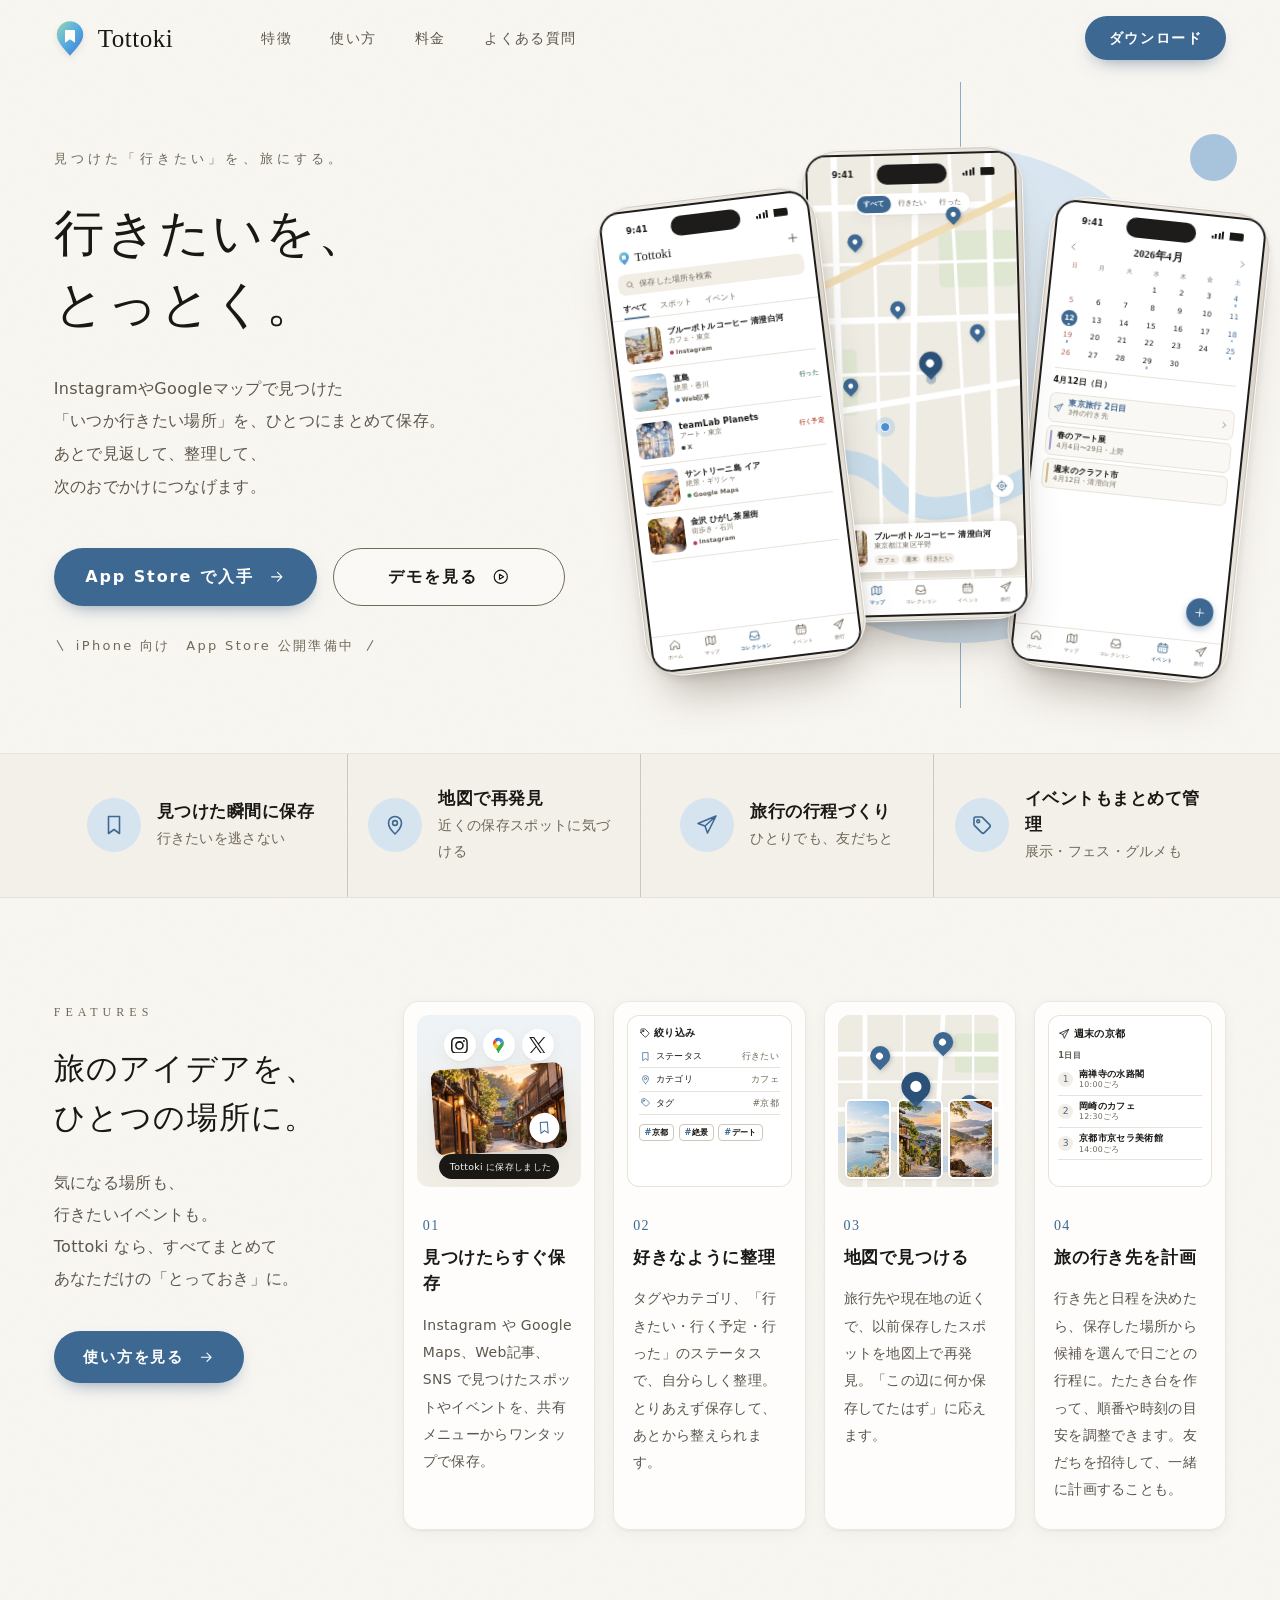
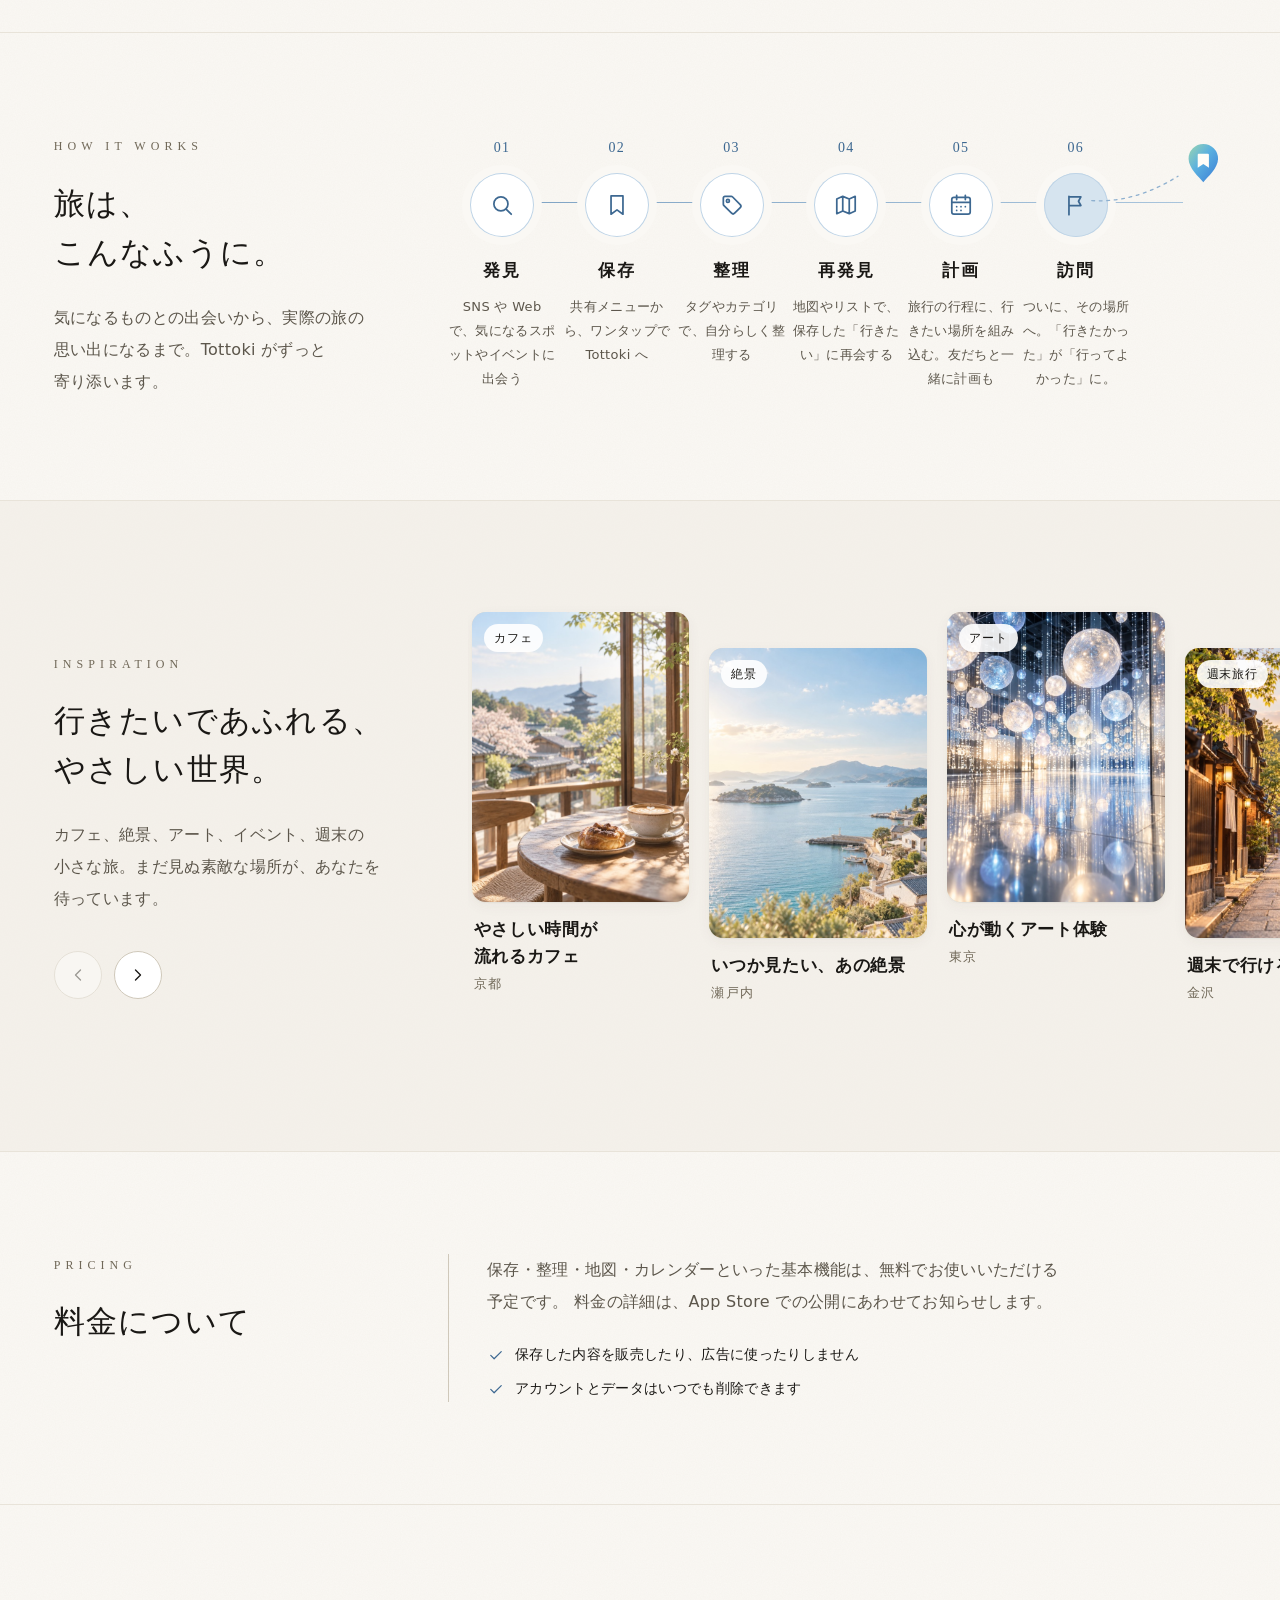
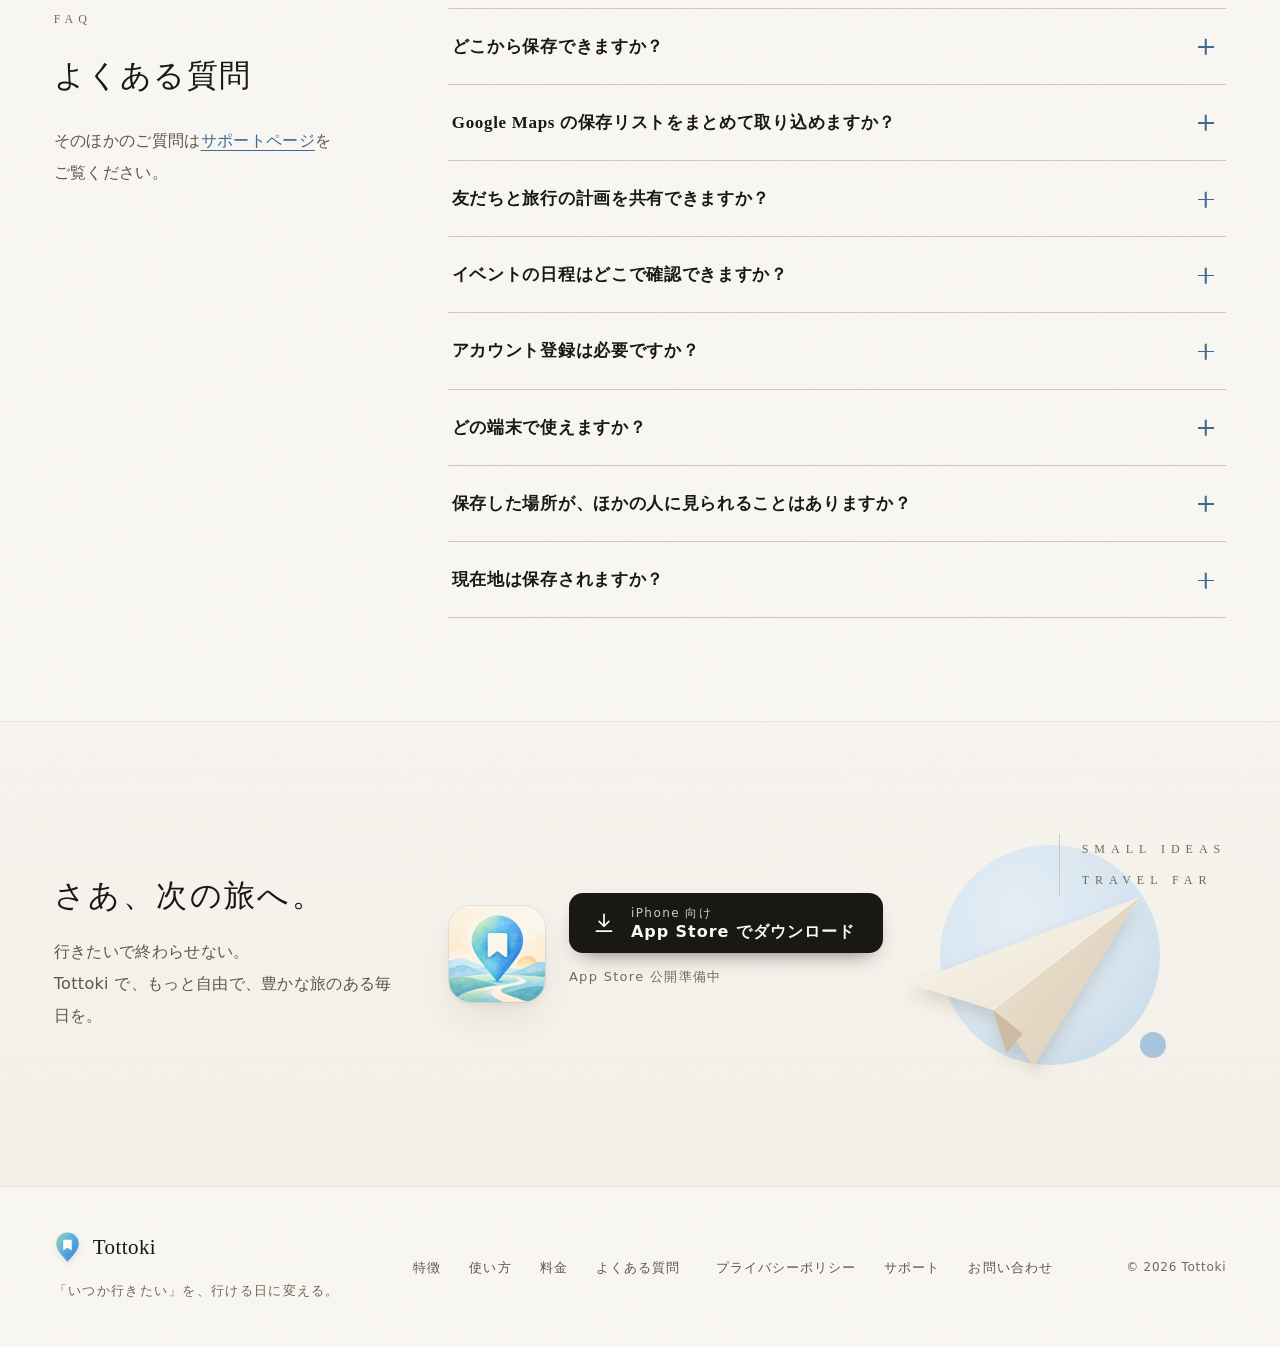
==== commit aa321895: "Draw the map's すべて／行きたい／行った instead of 「このエリアを検索」 The app drops 「このエリアを検索」 from its map: with a text" ====
--- a/index.html
+++ b/index.html
@@ -203,7 +203,7 @@
                     </g>
                     <path d="M-10 118 210 20" stroke="#f1ddb5" stroke-width="6" />
                   </svg>
-                  <div class="map-search"><svg aria-hidden="true"><use href="#i-search" /></svg>このエリアを検索</div>
+                  <div class="map-status"><span class="is-on">すべて</span><span>行きたい</span><span>行った</span></div>
                   <span class="pin" style="--x: 22%; --y: 22%"></span>
                   <span class="pin" style="--x: 70%; --y: 16%"></span>
                   <span class="pin" style="--x: 42%; --y: 38%"></span>
--- a/assets/lp.css
+++ b/assets/lp.css
@@ -935,26 +935,32 @@
   height: 100%;
 }
 
-.map-search {
+/* The map's own すべて／行きたい／行った, as the app draws it at the top. */
+.map-status {
   position: absolute;
   top: 5.2em;
   left: 50%;
   translate: -50% 0;
   display: flex;
   align-items: center;
-  gap: 0.5em;
-  padding: 0.6em 1.2em;
+  padding: 0.25em;
   border-radius: 2em;
   background: var(--surface);
   box-shadow: var(--shadow-sm);
-  font-size: 0.95em;
+  font-size: 0.9em;
   white-space: nowrap;
   color: var(--ink-muted);
 }
 
-.map-search svg {
-  width: 1.15em;
-  height: 1.15em;
+.map-status span {
+  padding: 0.45em 0.9em;
+  border-radius: 2em;
+}
+
+.map-status .is-on {
+  background: var(--indigo);
+  color: #fff;
+  font-weight: 700;
 }
 
 .pin {
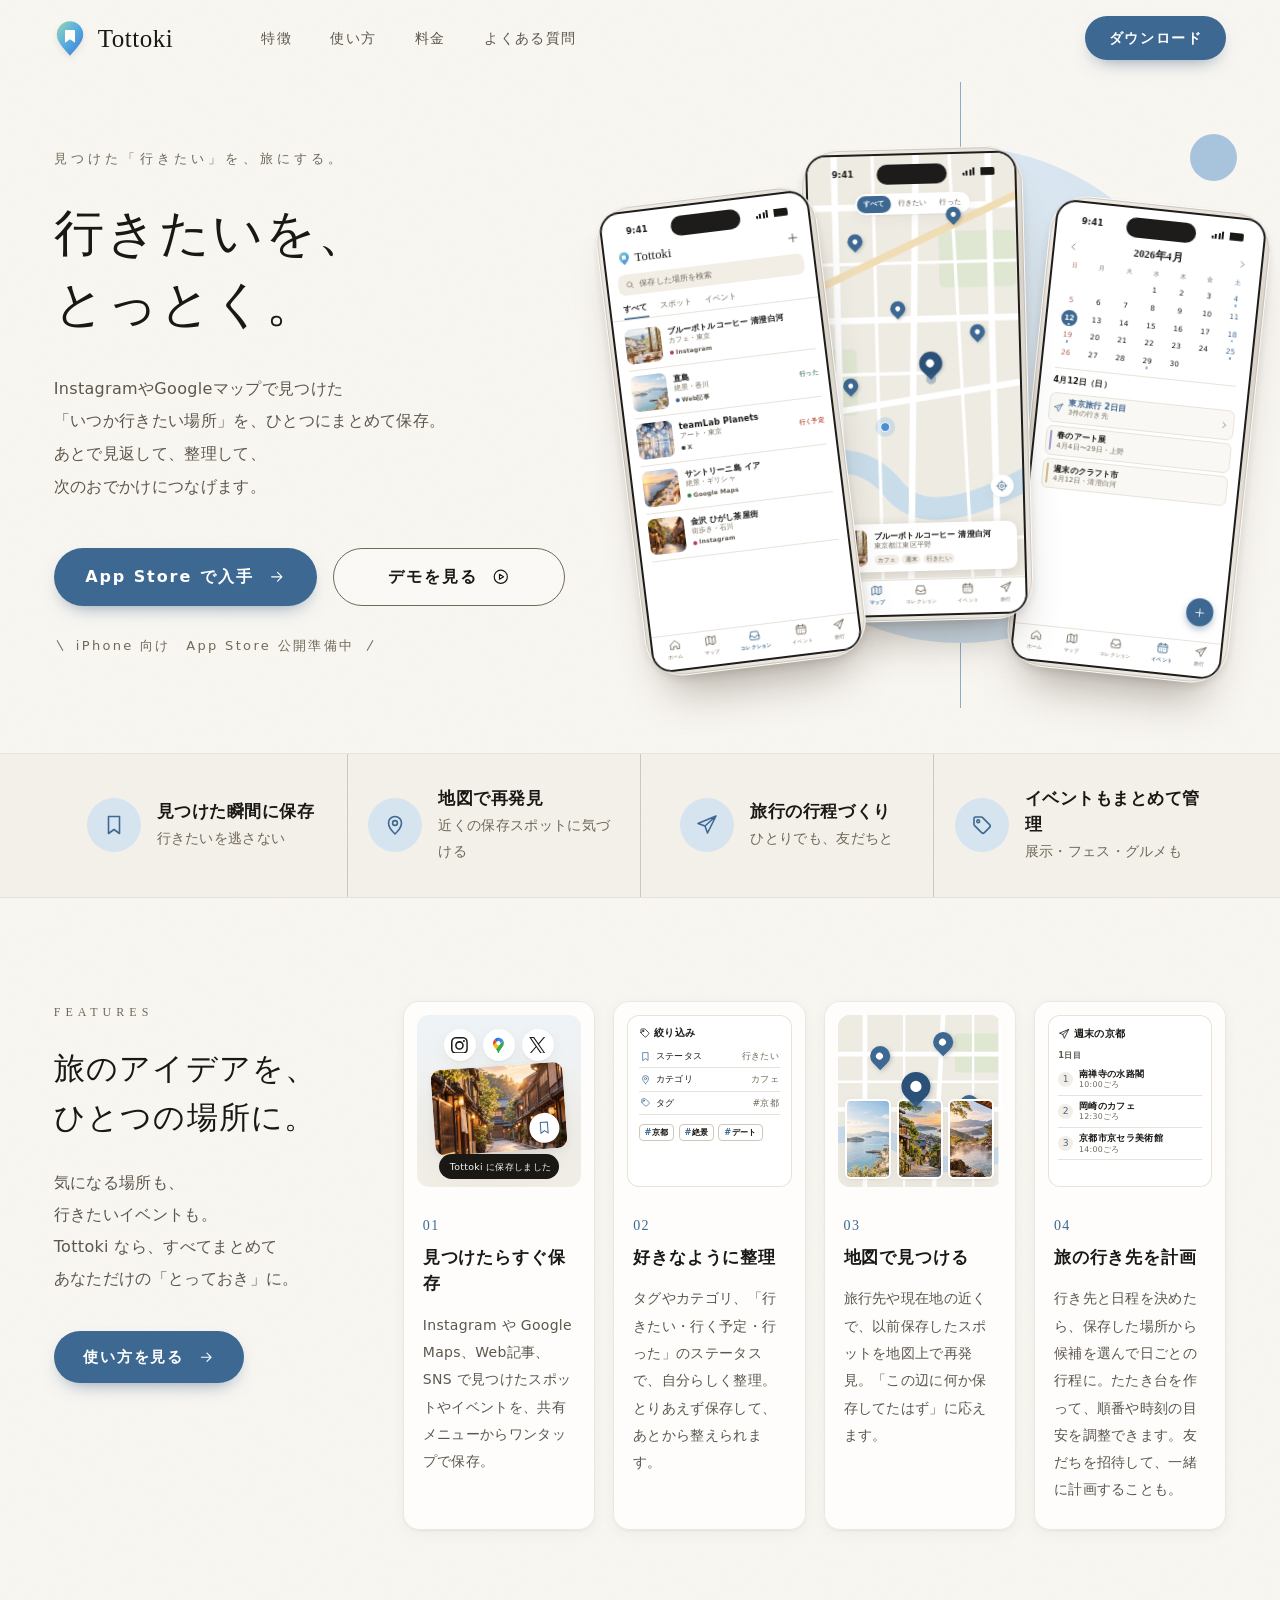
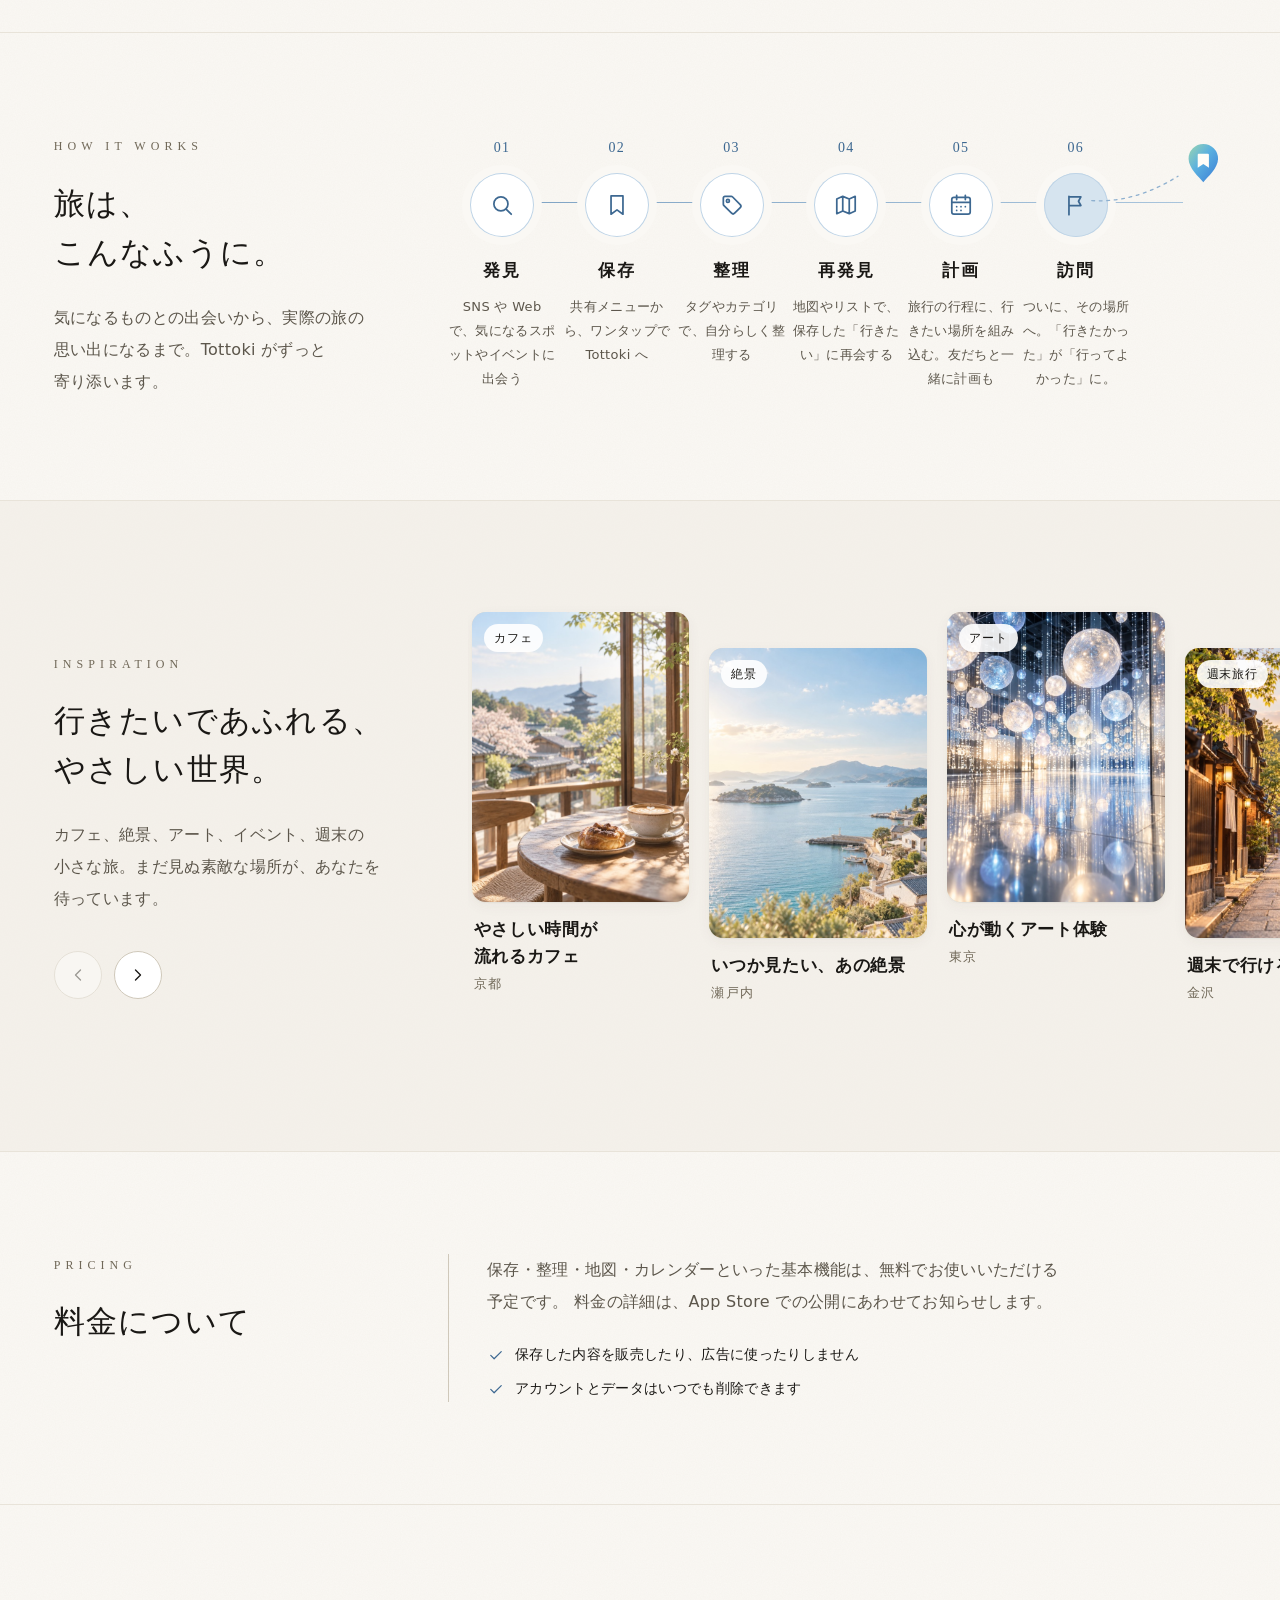
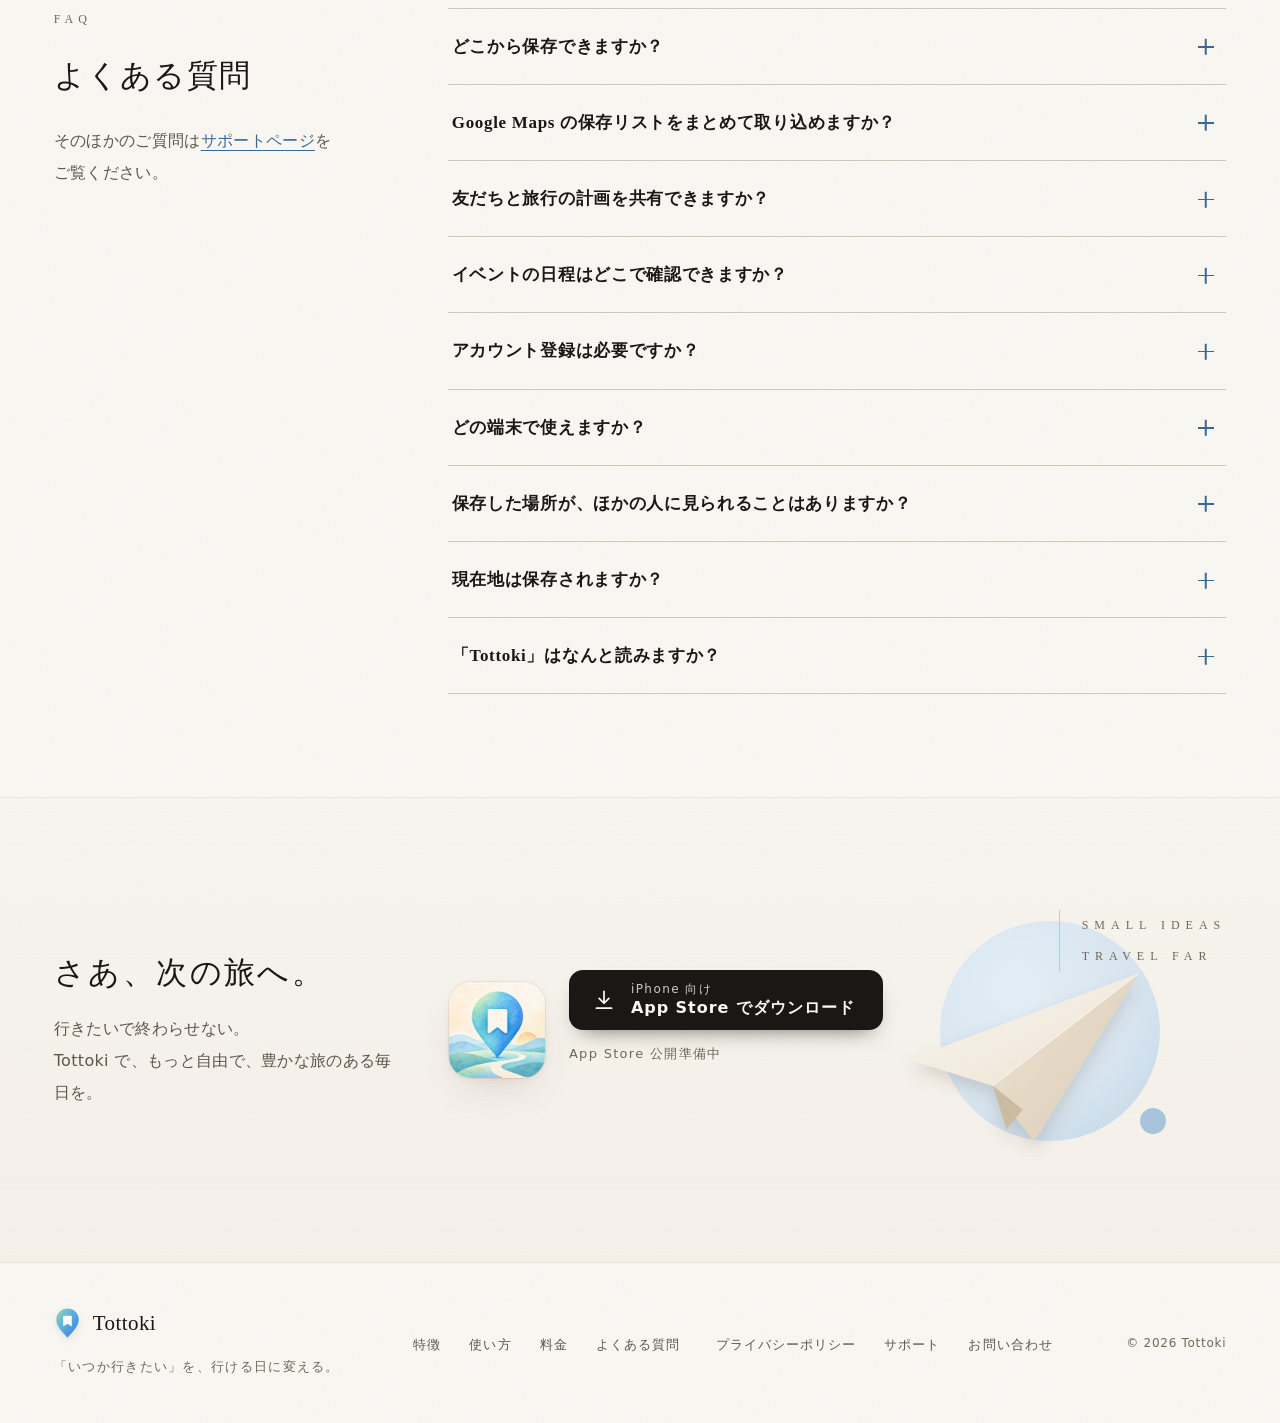
==== commit aa993afb: "Give the name's reading so とっとき finds the site People who hear the name say it, and search it, as とっ" ====
--- a/index.html
+++ b/index.html
@@ -3,20 +3,20 @@
   <head>
     <meta charset="utf-8" />
     <meta name="viewport" content="width=device-width, initial-scale=1" />
-    <title>Tottoki | 行きたいを、とっとく。</title>
+    <title>Tottoki（とっとき） | 行きたいを、とっとく。</title>
     <meta
       name="description"
-      content="InstagramやGoogleマップで見つけた「いつか行きたい場所」を、ひとつにまとめて保存。地図で見返して、旅行の行程に。友だちと一緒に計画できるアプリです。"
+      content="InstagramやGoogleマップで見つけた「いつか行きたい場所」を、ひとつにまとめて保存。地図で見返して、旅行の行程に。友だちと一緒に計画できるアプリ「Tottoki（とっとき）」です。"
     />
     <link rel="canonical" href="https://tottoki.hryoichi.com/" />
     <meta name="theme-color" content="#faf8f4" />
 
     <meta property="og:type" content="website" />
     <meta property="og:site_name" content="Tottoki" />
-    <meta property="og:title" content="Tottoki | 行きたいを、とっとく。" />
+    <meta property="og:title" content="Tottoki（とっとき） | 行きたいを、とっとく。" />
     <meta
       property="og:description"
-      content="InstagramやGoogleマップで見つけた「いつか行きたい場所」を、ひとつにまとめて保存。地図で見返して、旅行の行程に。友だちと一緒に計画できるアプリです。"
+      content="InstagramやGoogleマップで見つけた「いつか行きたい場所」を、ひとつにまとめて保存。地図で見返して、旅行の行程に。友だちと一緒に計画できるアプリ「Tottoki（とっとき）」です。"
     />
     <meta property="og:url" content="https://tottoki.hryoichi.com/" />
     <meta property="og:image" content="https://tottoki.hryoichi.com/assets/og.png" />
@@ -25,12 +25,42 @@
     <meta property="og:image:alt" content="Tottoki — 行きたいを、とっとく。" />
     <meta property="og:locale" content="ja_JP" />
     <meta name="twitter:card" content="summary_large_image" />
-    <meta name="twitter:title" content="Tottoki | 行きたいを、とっとく。" />
+    <meta name="twitter:title" content="Tottoki（とっとき） | 行きたいを、とっとく。" />
     <meta
       name="twitter:description"
       content="見つけた「いつか行きたい場所」をひとつにまとめて保存。地図で見返して、旅行の行程に。友だちと一緒に計画できるアプリ。"
     />
     <meta name="twitter:image" content="https://tottoki.hryoichi.com/assets/og.png" />
+
+    <!-- 検索結果のサイト名とアプリの情報。「とっとき」とかなで探す人にも見つかるよう、読みを alternateName に入れる。
+         App Store で公開したら、MobileApplication に installUrl（App Store の URL）と offers を足す。 -->
+    <script type="application/ld+json">
+      {
+        "@context": "https://schema.org",
+        "@graph": [
+          {
+            "@type": "WebSite",
+            "@id": "https://tottoki.hryoichi.com/#website",
+            "name": "Tottoki",
+            "alternateName": ["とっとき", "トットキ"],
+            "url": "https://tottoki.hryoichi.com/",
+            "inLanguage": "ja"
+          },
+          {
+            "@type": "MobileApplication",
+            "@id": "https://tottoki.hryoichi.com/#app",
+            "name": "Tottoki",
+            "alternateName": ["とっとき", "トットキ"],
+            "description": "InstagramやGoogleマップで見つけた「いつか行きたい場所」を、ひとつにまとめて保存。地図で見返して、旅行の行程に。友だちと一緒に計画できるアプリです。",
+            "url": "https://tottoki.hryoichi.com/",
+            "image": "https://tottoki.hryoichi.com/icon.png",
+            "operatingSystem": "iOS",
+            "applicationCategory": "TravelApplication",
+            "inLanguage": "ja"
+          }
+        ]
+      }
+    </script>
 
     <link rel="icon" href="icon.png" />
     <link rel="apple-touch-icon" href="icon.png" />
@@ -572,6 +602,10 @@
               <summary>現在地は保存されますか？</summary>
               <p>現在地は、近くの保存スポットを探したり、地図を現在地に動かしたりするために端末内で使います。現在地そのものを Tottoki のサーバーへ送信・保存することはありません。位置情報を許可しなくても、保存・整理や旅行の計画を利用できます。</p>
             </details>
+            <details>
+              <summary>「Tottoki」はなんと読みますか？</summary>
+              <p>「とっとき」と読みます。「とっておき」のくだけた言い方で、見つけた「行きたい」を、行ける日までとっておく場所という意味をこめています。</p>
+            </details>
           </div>
         </div>
       </section>
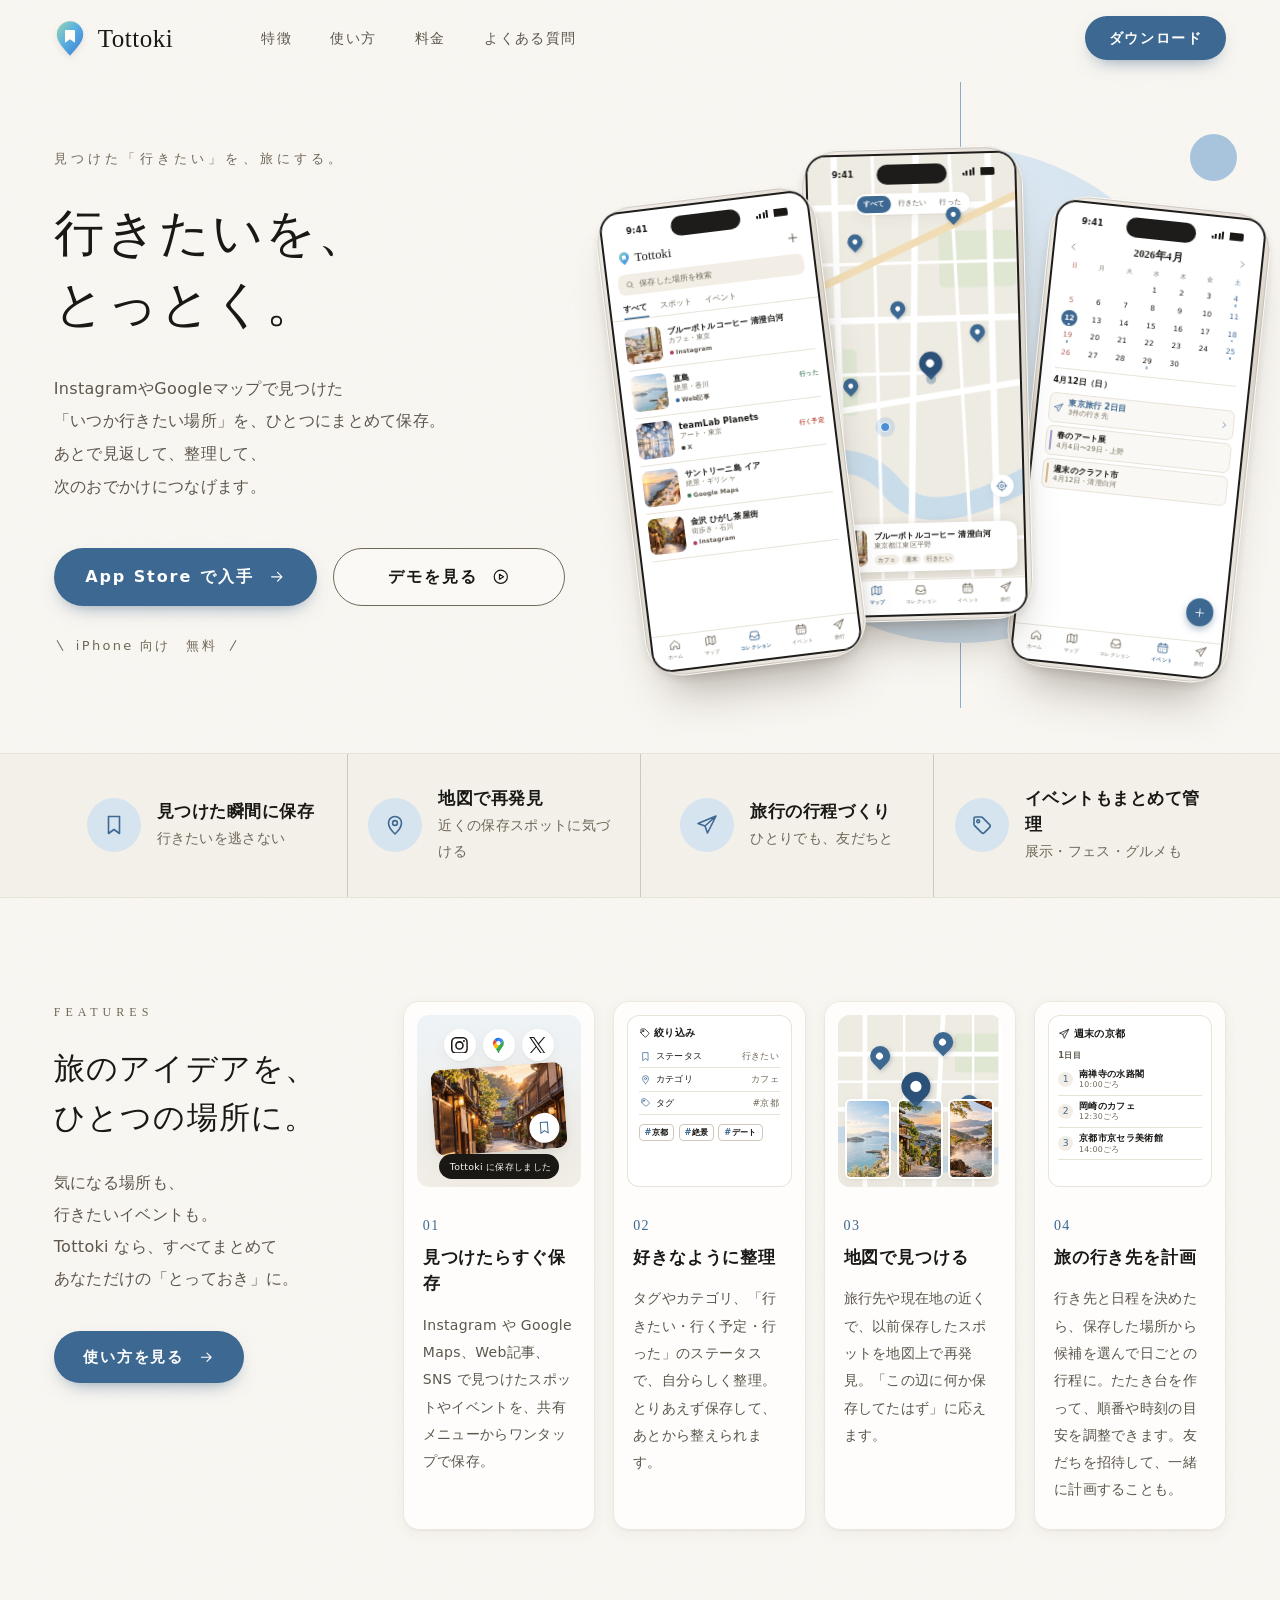
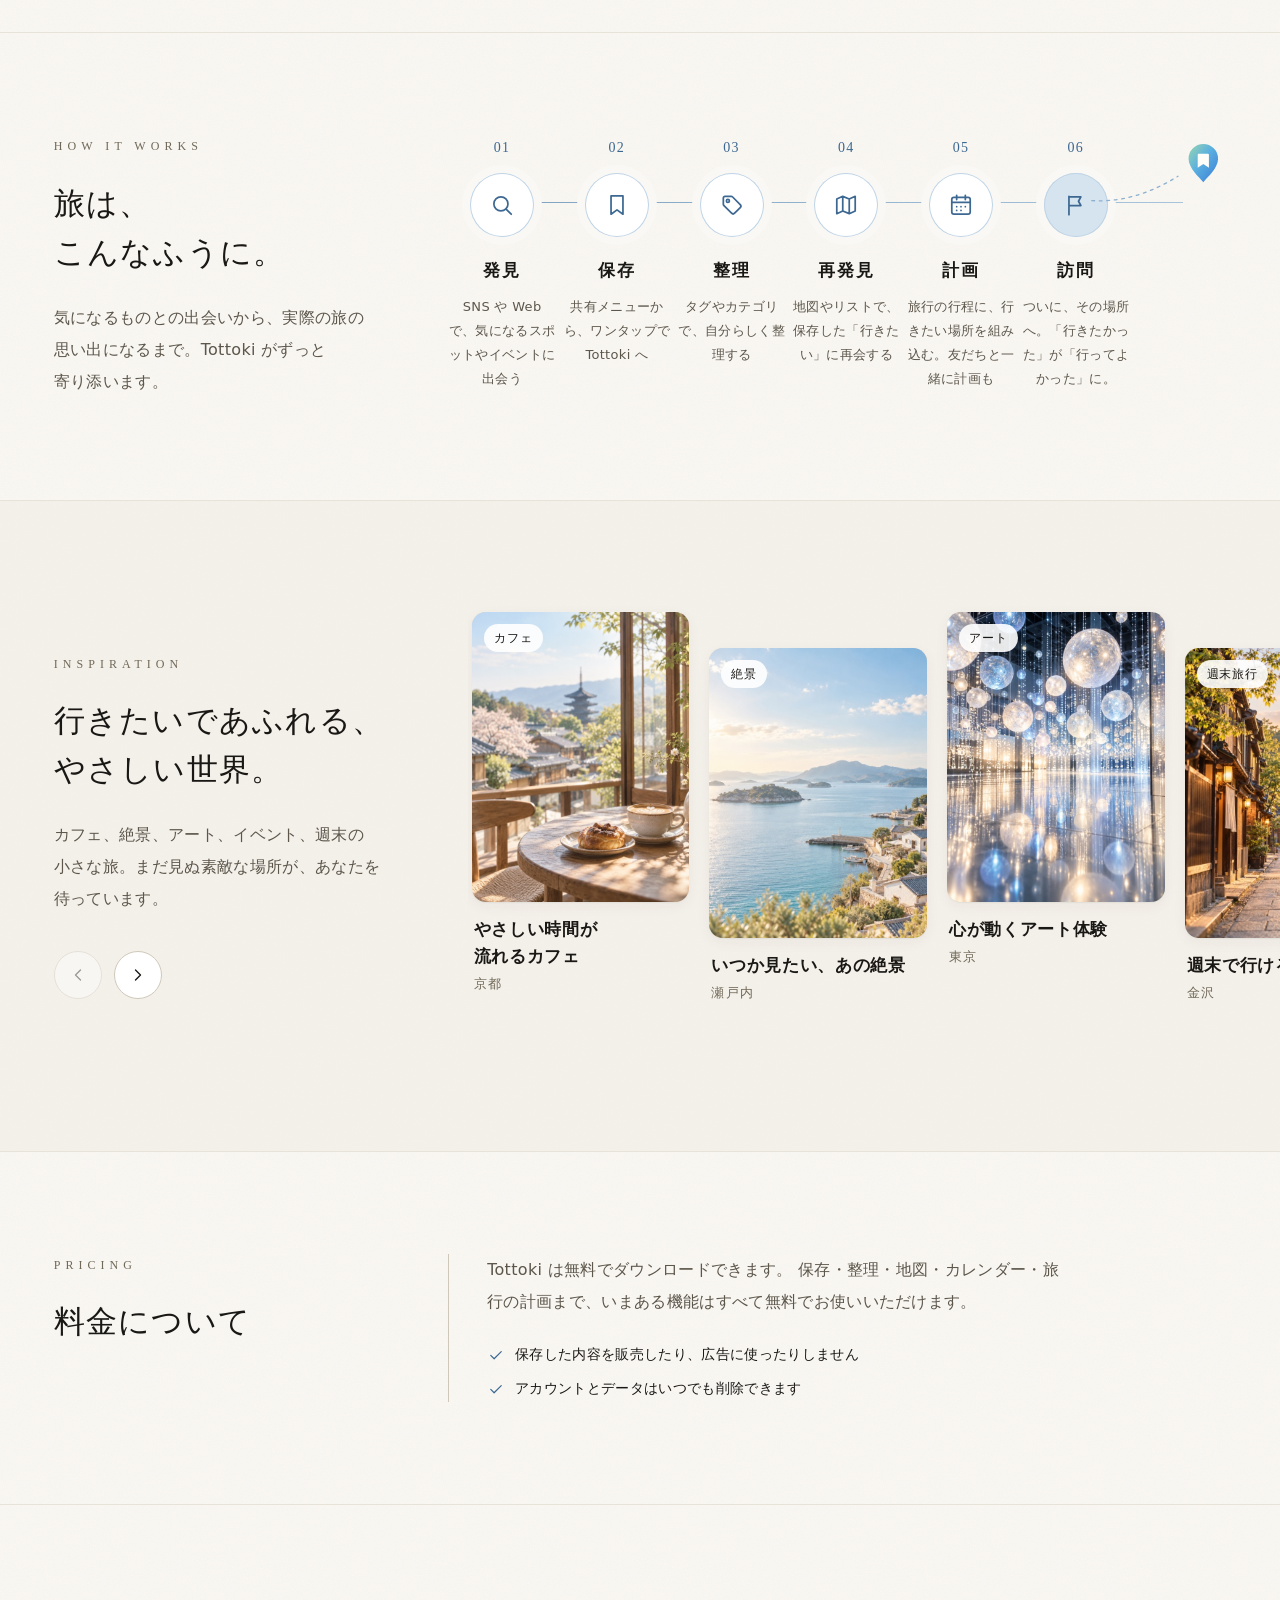
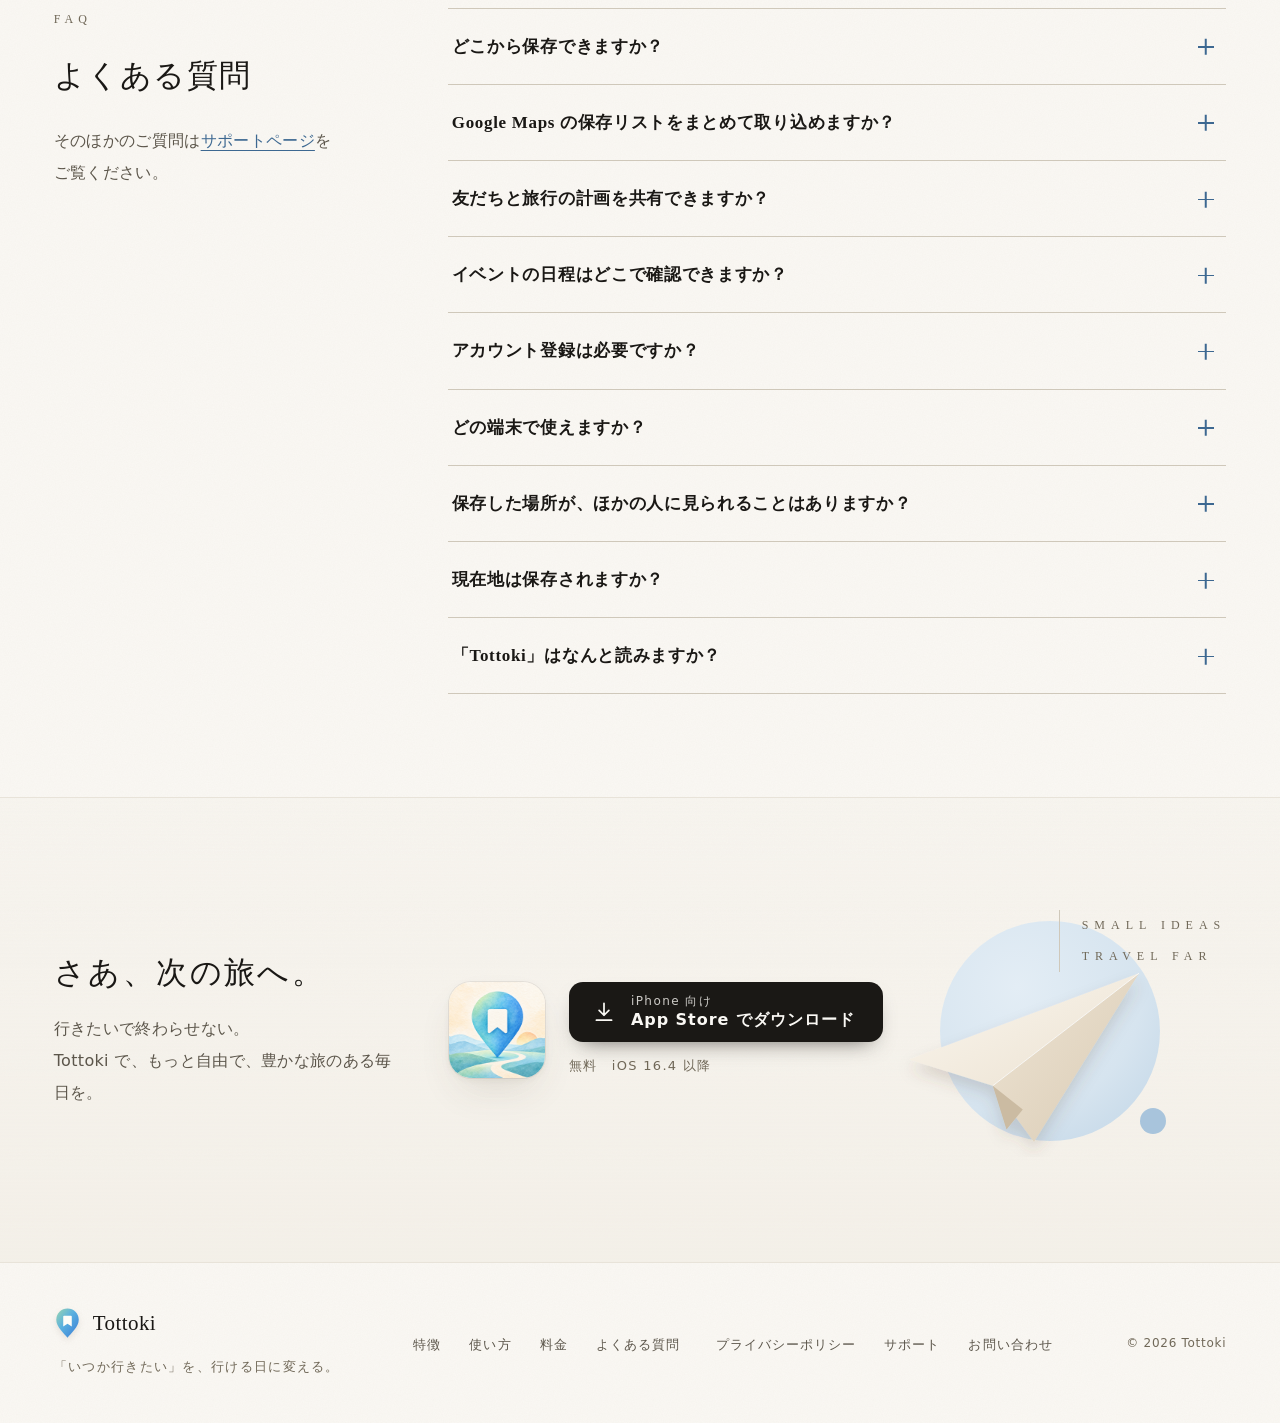
==== commit 18b95650: "App Store で公開したので、ダウンロードの導線を本物にする v1.0.0 が 2026-10-08 に App Store で公開された（無料・iOS 16.4 以降）。  - 共有ページ: " ====
--- a/index.html
+++ b/index.html
@@ -31,9 +31,10 @@
       content="見つけた「いつか行きたい場所」をひとつにまとめて保存。地図で見返して、旅行の行程に。友だちと一緒に計画できるアプリ。"
     />
     <meta name="twitter:image" content="https://tottoki.hryoichi.com/assets/og.png" />
-
-    <!-- 検索結果のサイト名とアプリの情報。「とっとき」とかなで探す人にも見つかるよう、読みを alternateName に入れる。
-         App Store で公開したら、MobileApplication に installUrl（App Store の URL）と offers を足す。 -->
+    <!-- Safari の上部に出る「入手／開く」の帯（Smart App Banner） -->
+    <meta name="apple-itunes-app" content="app-id=6818862412" />
+
+    <!-- 検索結果のサイト名とアプリの情報。「とっとき」とかなで探す人にも見つかるよう、読みを alternateName に入れる。 -->
     <script type="application/ld+json">
       {
         "@context": "https://schema.org",
@@ -54,8 +55,10 @@
             "description": "InstagramやGoogleマップで見つけた「いつか行きたい場所」を、ひとつにまとめて保存。地図で見返して、旅行の行程に。友だちと一緒に計画できるアプリです。",
             "url": "https://tottoki.hryoichi.com/",
             "image": "https://tottoki.hryoichi.com/icon.png",
-            "operatingSystem": "iOS",
+            "operatingSystem": "iOS 16.4",
             "applicationCategory": "TravelApplication",
+            "installUrl": "https://apps.apple.com/jp/app/id6818862412",
+            "offers": { "@type": "Offer", "price": "0", "priceCurrency": "JPY" },
             "inLanguage": "ja"
           }
         ]
@@ -155,7 +158,7 @@
               あとで見返して、整理して、<br class="br-wide" />次のおでかけにつなげます。
             </p>
             <div class="hero-actions">
-              <a class="btn btn-primary btn-lg" href="#download">
+              <a class="btn btn-primary btn-lg" href="https://apps.apple.com/jp/app/id6818862412">
                 App Store で入手
                 <svg class="icon" aria-hidden="true"><use href="#i-arrow" /></svg>
               </a>
@@ -164,7 +167,7 @@
                 <svg class="icon" aria-hidden="true"><use href="#i-play" /></svg>
               </a>
             </div>
-            <p class="hero-note">iPhone 向け　App Store 公開準備中</p>
+            <p class="hero-note">iPhone 向け　無料</p>
           </div>
 
           <div class="hero-stage" aria-label="Tottoki のアプリ画面" role="group">
@@ -544,8 +547,8 @@
           </div>
           <div class="pricing-body reveal">
             <p class="pricing-text">
-              保存・整理・地図・カレンダーといった基本機能は、無料でお使いいただける予定です。
-              料金の詳細は、App Store での公開にあわせてお知らせします。
+              Tottoki は無料でダウンロードできます。
+              保存・整理・地図・カレンダー・旅行の計画まで、いまある機能はすべて無料でお使いいただけます。
             </p>
             <ul class="pricing-points">
               <li><svg aria-hidden="true"><use href="#i-check" /></svg>保存した内容を販売したり、広告に使ったりしません</li>
@@ -590,7 +593,7 @@
             </details>
             <details>
               <summary>どの端末で使えますか？</summary>
-              <p>まずは iPhone 向けに App Store での公開を準備しています。公開したら、このページからダウンロードできるようになります。</p>
+              <p>iPhone（iOS 16.4 以降）でお使いいただけます。<a href="https://apps.apple.com/jp/app/id6818862412">App Store</a> から無料でダウンロードできます。Android 版はまだありません。</p>
             </details>
             <details>
               <summary>保存した場所が、ほかの人に見られることはありますか？</summary>
@@ -621,13 +624,11 @@
           <div class="store reveal">
             <img class="store-icon" src="icon.png" alt="Tottoki のアプリアイコン" width="96" height="96" loading="lazy" />
             <div class="store-body">
-              <!-- App Store の URL が決まったら href を差し替え、data-app-store-pending を外す。 -->
-              <a class="store-btn" href="#download" data-app-store-pending aria-describedby="store-note">
+              <a class="store-btn" href="https://apps.apple.com/jp/app/id6818862412" aria-describedby="store-note">
                 <svg class="icon" aria-hidden="true"><use href="#i-download" /></svg>
                 <span><small>iPhone 向け</small>App Store でダウンロード</span>
               </a>
-              <p class="store-note" id="store-note">App Store 公開準備中</p>
-              <p class="store-status" role="status" aria-live="polite" data-store-status></p>
+              <p class="store-note" id="store-note">無料　iOS 16.4 以降</p>
             </div>
           </div>
 
--- a/assets/lp.css
+++ b/assets/lp.css
@@ -2103,13 +2103,6 @@
   color: var(--ink-faint);
 }
 
-.store-status {
-  min-height: 1.6em;
-  margin-top: 4px;
-  font-size: var(--fs-caption);
-  color: var(--indigo);
-}
-
 .cta-art {
   position: relative;
   height: 260px;
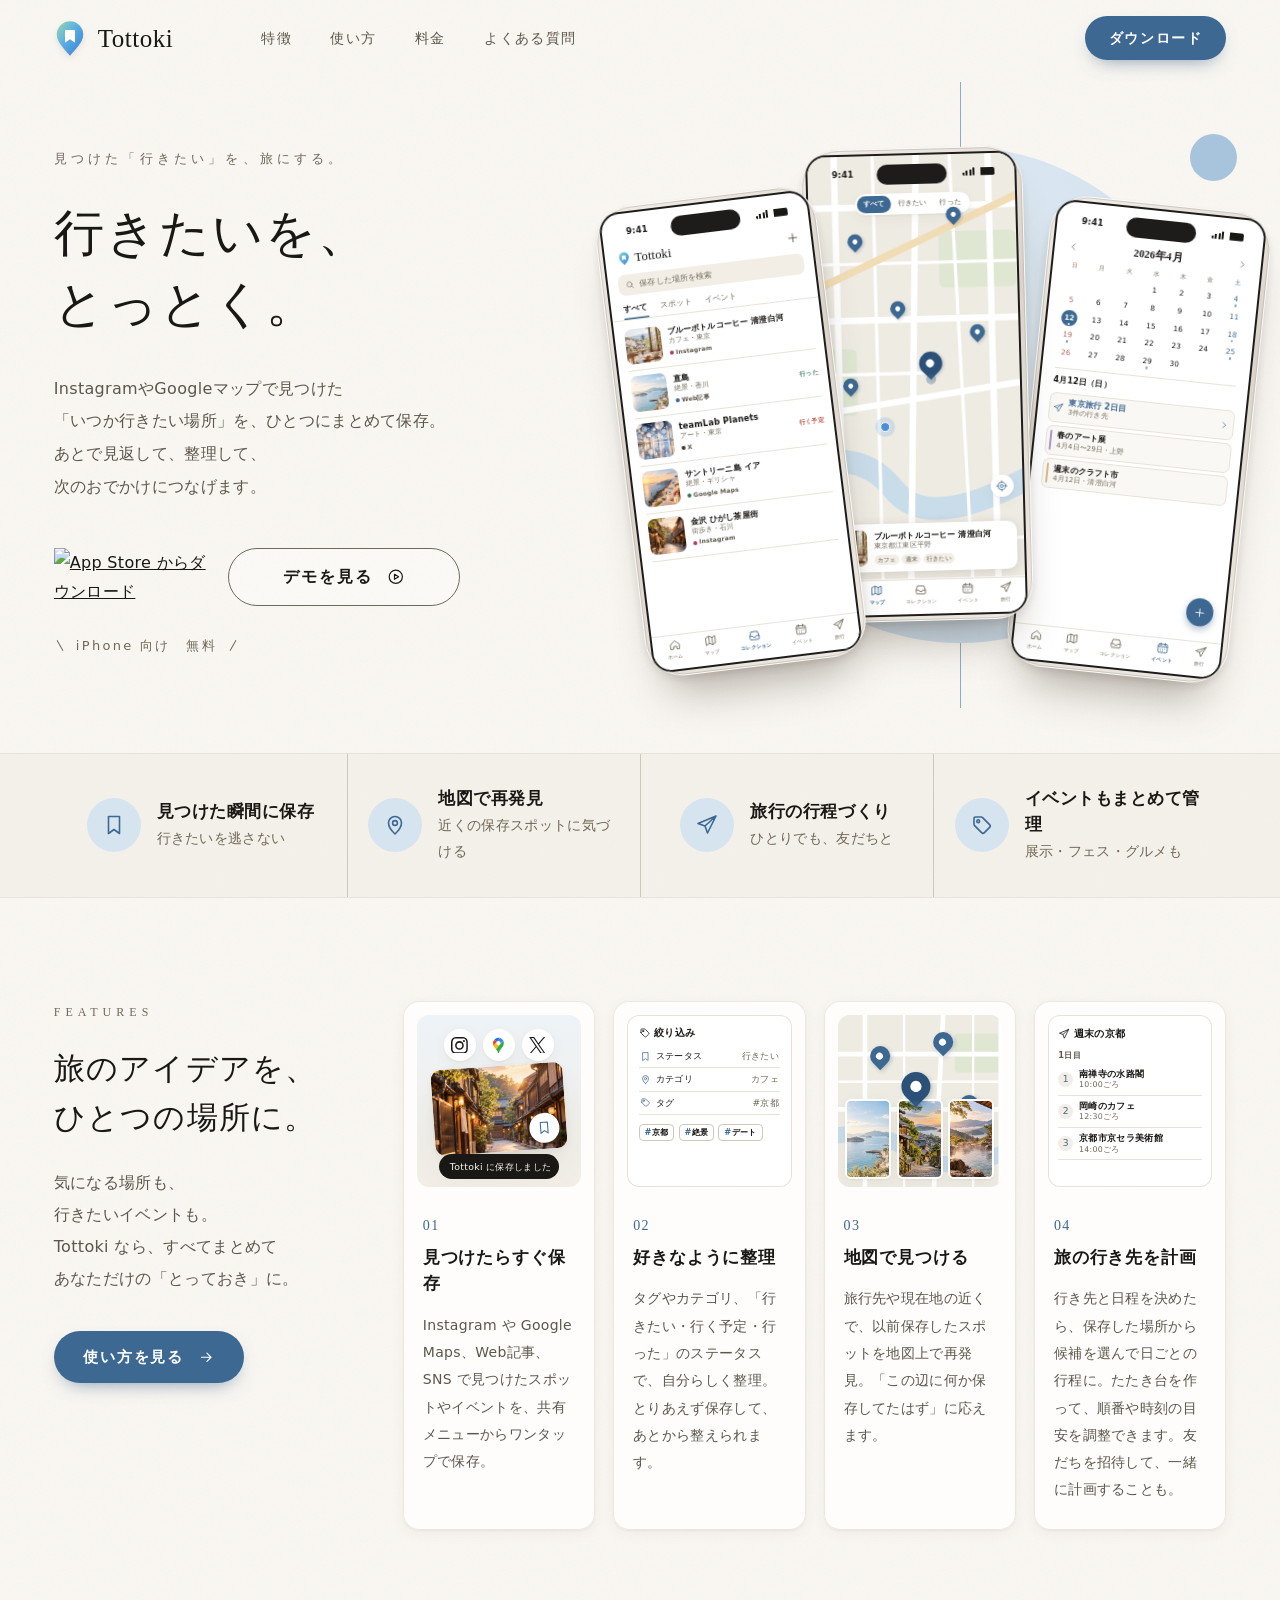
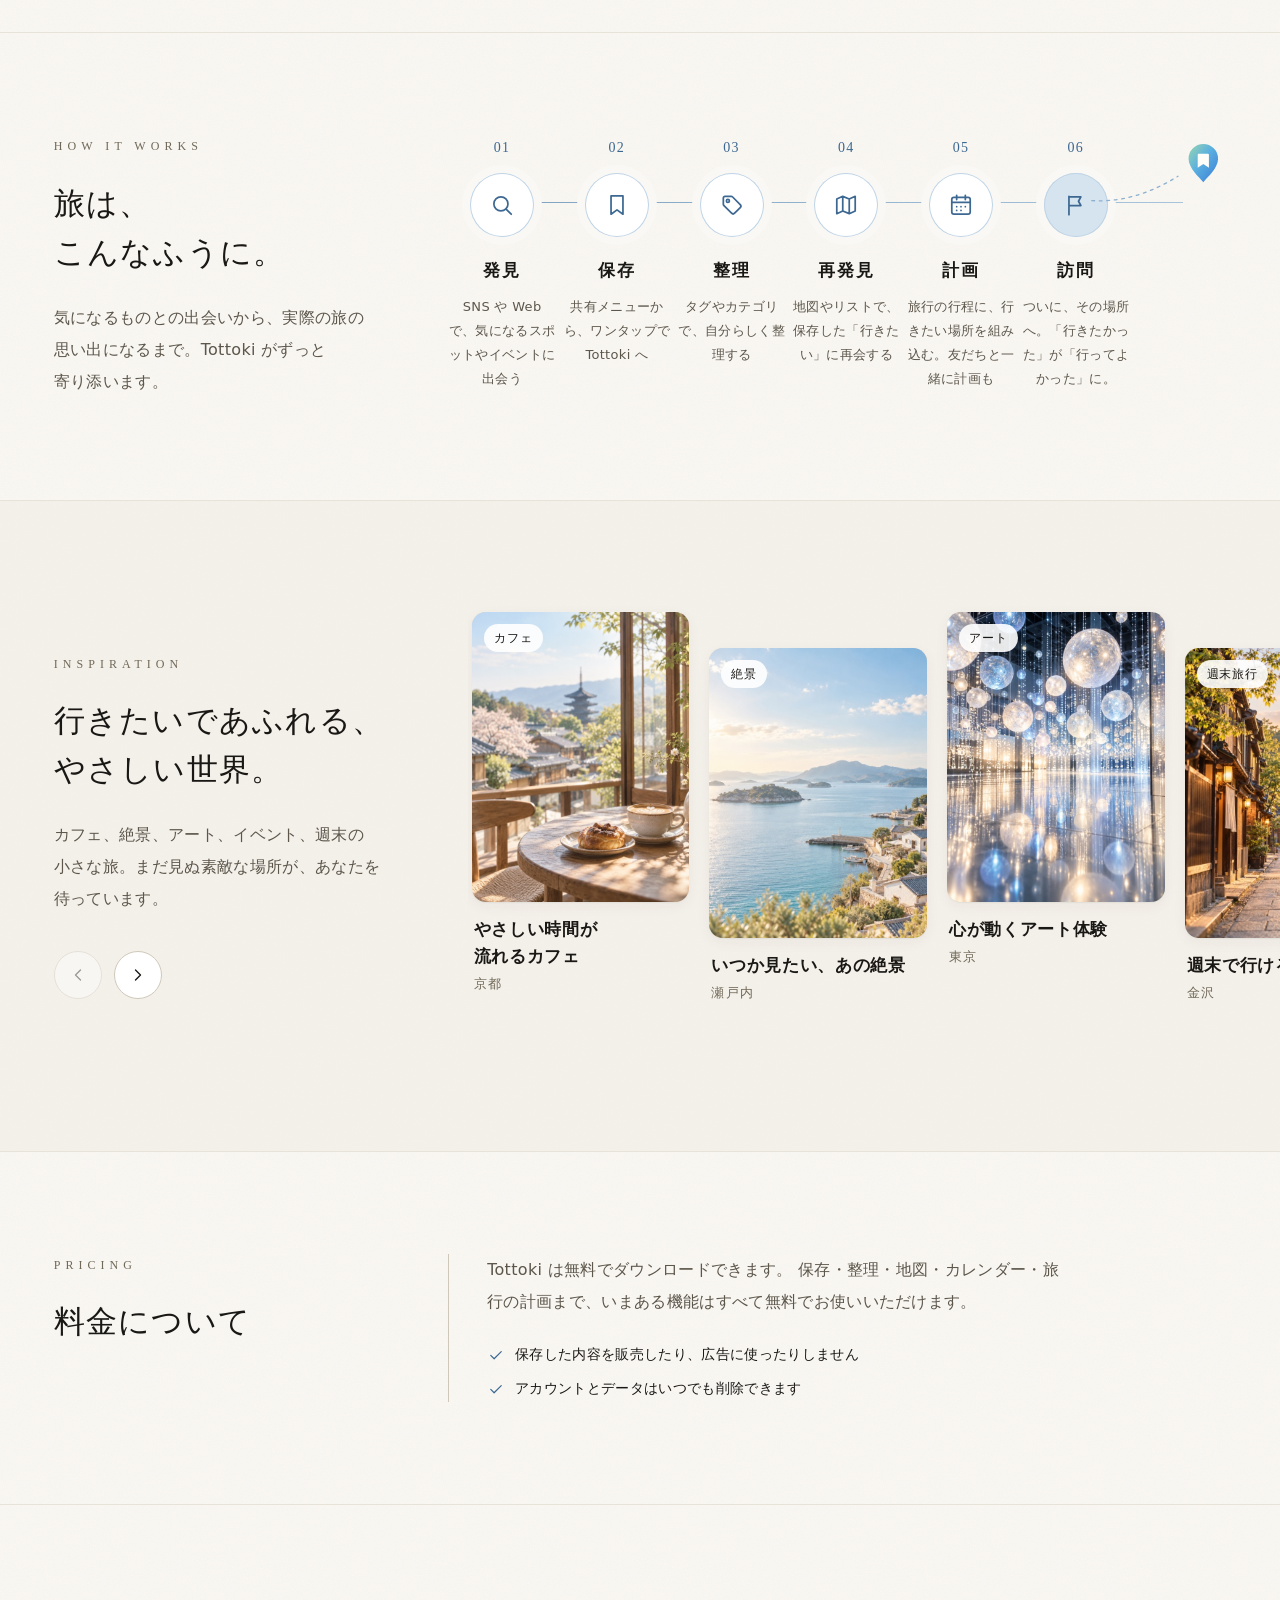
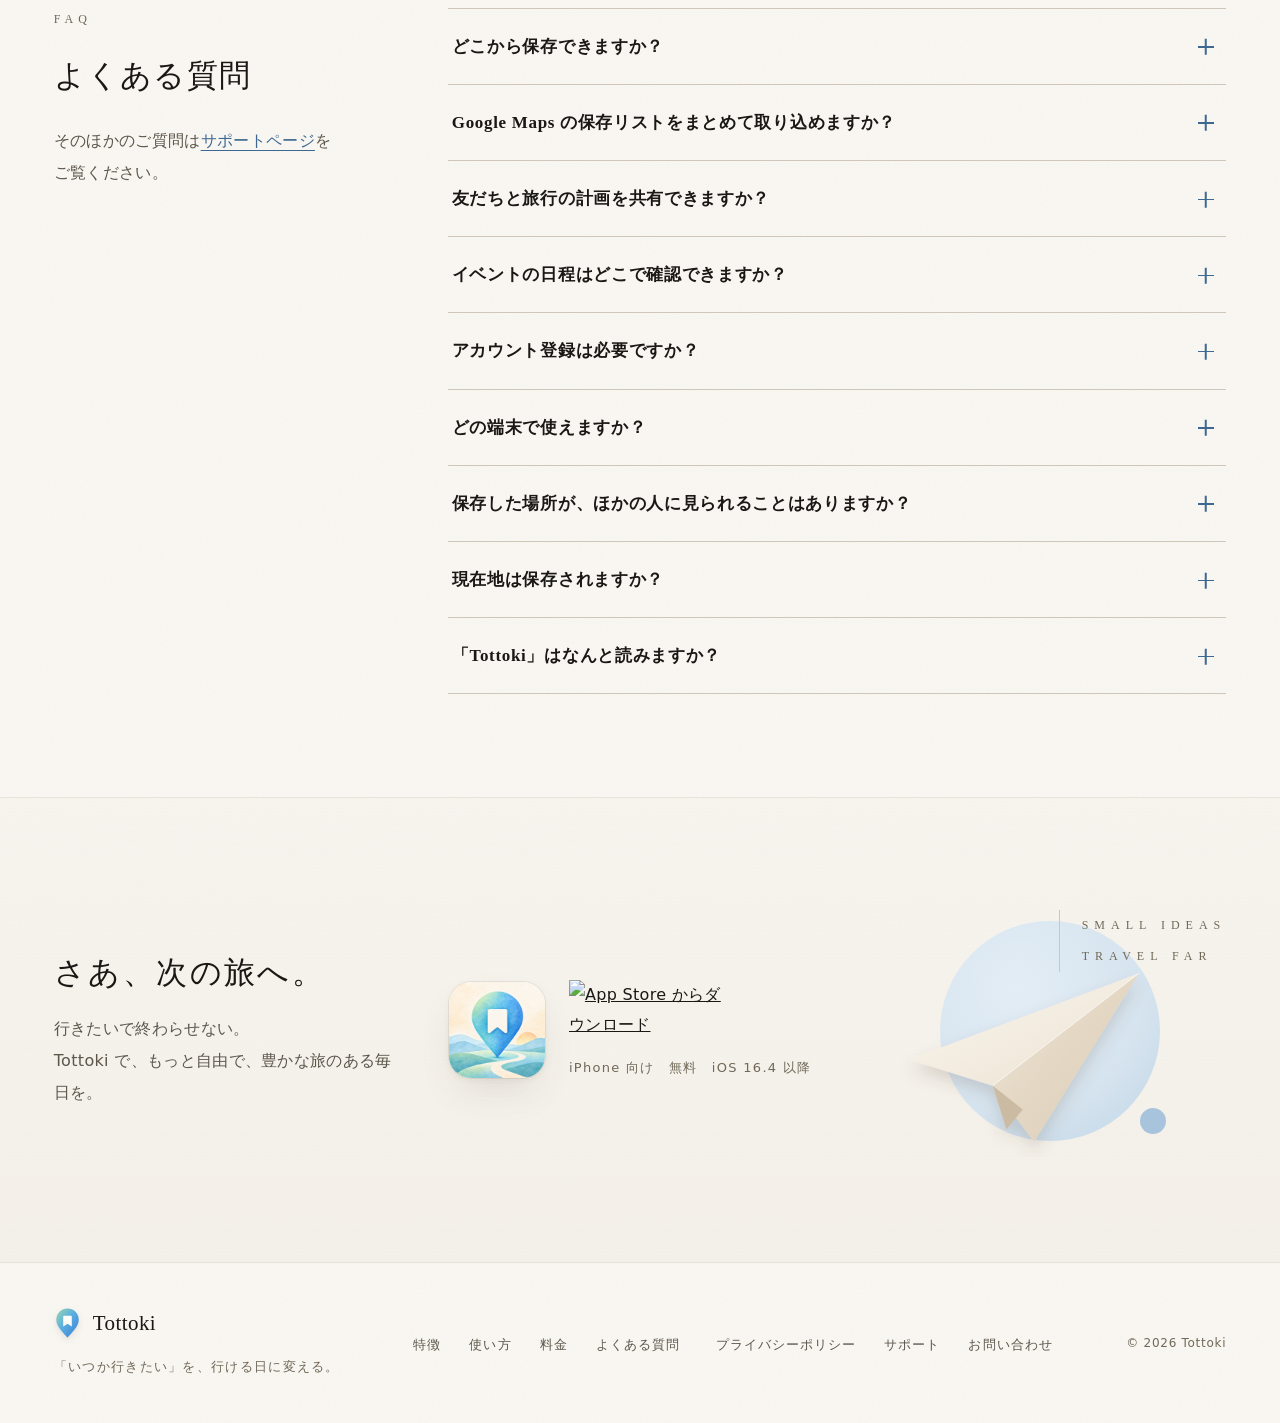
==== commit 419790e1: "LP の App Store への導線を Apple の公式バッジにする 上部と末尾の独自のボタン（「App Store で入手」「App Store でダウンロード」）を、 Apple Market" ====
--- a/index.html
+++ b/index.html
@@ -105,7 +105,6 @@
         <symbol fill="none" stroke="currentColor" stroke-width="1.6" stroke-linecap="round" stroke-linejoin="round" id="i-folder" viewBox="0 0 24 24"><path d="M3.5 7A1.5 1.5 0 0 1 5 5.5h4.5l2 2H19a1.5 1.5 0 0 1 1.5 1.5v9.5A1.5 1.5 0 0 1 19 20H5a1.5 1.5 0 0 1-1.5-1.5z" /></symbol>
         <symbol fill="none" stroke="currentColor" stroke-width="1.6" stroke-linecap="round" stroke-linejoin="round" id="i-locate" viewBox="0 0 24 24"><circle cx="12" cy="12" r="3" /><circle cx="12" cy="12" r="7.5" /><path d="M12 2v2.5M12 19.5V22M2 12h2.5M19.5 12H22" /></symbol>
         <symbol fill="none" stroke="currentColor" stroke-width="1.6" stroke-linecap="round" stroke-linejoin="round" id="i-flag" viewBox="0 0 24 24"><path d="M5.5 21V4M5.5 4.5h11l-2.2 4 2.2 4h-11" /></symbol>
-        <symbol fill="none" stroke="currentColor" stroke-width="1.6" stroke-linecap="round" stroke-linejoin="round" id="i-download" viewBox="0 0 24 24"><path d="M12 4v11M7.5 10.5 12 15l4.5-4.5M5 19.5h14" /></symbol>
         <symbol fill="none" stroke="currentColor" stroke-width="1.6" stroke-linecap="round" stroke-linejoin="round" id="i-link" viewBox="0 0 24 24"><path d="M10 14a4 4 0 0 0 5.7 0l3-3a4 4 0 0 0-5.7-5.7l-1 1M14 10a4 4 0 0 0-5.7 0l-3 3a4 4 0 0 0 5.7 5.7l1-1" /></symbol>
 
         <!-- 保存元サービスのマーク。Instagram と X は単色版が公式に認められているので本文の墨色で使い、
@@ -158,9 +157,9 @@
               あとで見返して、整理して、<br class="br-wide" />次のおでかけにつなげます。
             </p>
             <div class="hero-actions">
-              <a class="btn btn-primary btn-lg" href="https://apps.apple.com/jp/app/id6818862412">
-                App Store で入手
-                <svg class="icon" aria-hidden="true"><use href="#i-arrow" /></svg>
+              <!-- App Store への導線は Apple の公式バッジ（assets/app-store-badge.svg）。形・色・文字を変えない。 -->
+              <a class="store-badge" href="https://apps.apple.com/jp/app/id6818862412">
+                <img src="assets/app-store-badge.svg" alt="App Store からダウンロード" width="158" height="58" />
               </a>
               <a class="btn btn-ghost btn-lg" href="#how">
                 デモを見る
@@ -624,11 +623,10 @@
           <div class="store reveal">
             <img class="store-icon" src="icon.png" alt="Tottoki のアプリアイコン" width="96" height="96" loading="lazy" />
             <div class="store-body">
-              <a class="store-btn" href="https://apps.apple.com/jp/app/id6818862412" aria-describedby="store-note">
-                <svg class="icon" aria-hidden="true"><use href="#i-download" /></svg>
-                <span><small>iPhone 向け</small>App Store でダウンロード</span>
+              <a class="store-badge store-badge-cta" href="https://apps.apple.com/jp/app/id6818862412" aria-describedby="store-note">
+                <img src="assets/app-store-badge.svg" alt="App Store からダウンロード" width="164" height="60" loading="lazy" />
               </a>
-              <p class="store-note" id="store-note">無料　iOS 16.4 以降</p>
+              <p class="store-note" id="store-note">iPhone 向け　無料　iOS 16.4 以降</p>
             </div>
           </div>
 
--- a/assets/lp.css
+++ b/assets/lp.css
@@ -2052,52 +2052,25 @@
     var(--shadow-md);
 }
 
-.store-btn {
+/* Apple の公式バッジ。Apple のガイドラインどおり、形・色を変えず、高さ 40px 以上・まわりに高さの 1/4 以上の余白をとる。 */
+.store-badge {
   display: inline-flex;
-  align-items: center;
-  gap: 14px;
-  min-height: 60px;
-  padding: 8px 28px 8px 22px;
-  border-radius: 14px;
-  background: var(--ink);
-  color: var(--paper);
-  text-decoration: none;
-  box-shadow: 0 10px 22px -12px color-mix(in srgb, var(--ink) 70%, transparent);
-  transition:
-    background-color 0.3s var(--ease),
-    transform 0.3s var(--ease),
-    box-shadow 0.3s var(--ease);
-}
-
-.store-btn:hover {
-  background: #000;
-  transform: translateY(-1px);
-  box-shadow: 0 14px 26px -14px color-mix(in srgb, var(--ink) 80%, transparent);
-}
-
-.store-btn .icon {
-  width: 26px;
-  height: 26px;
-}
-
-.store-btn span {
-  display: grid;
-  font-size: var(--fs-body);
-  font-weight: 600;
-  letter-spacing: 0.06em;
-  line-height: 1.35;
-  white-space: nowrap;
-}
-
-.store-btn small {
-  font-size: var(--fs-label);
-  font-weight: 400;
-  letter-spacing: 0.12em;
-  opacity: 0.8;
+  flex: none;
+  border-radius: 8px;
+}
+
+.store-badge img {
+  display: block;
+  width: auto;
+  height: 58px;
+}
+
+.store-badge-cta img {
+  height: 60px;
 }
 
 .store-note {
-  margin-top: 12px;
+  margin-top: 16px;
   font-size: var(--fs-caption);
   letter-spacing: 0.1em;
   color: var(--ink-faint);
@@ -2605,7 +2578,7 @@
 
   .hero-actions {
     margin-top: 30px;
-    gap: 12px;
+    gap: 16px;
   }
 
   .hero-actions .btn {
@@ -2800,11 +2773,6 @@
     border-radius: 17px;
   }
 
-  .store-btn {
-    width: 100%;
-    justify-content: center;
-  }
-
   .br-narrow {
     display: none;
   }
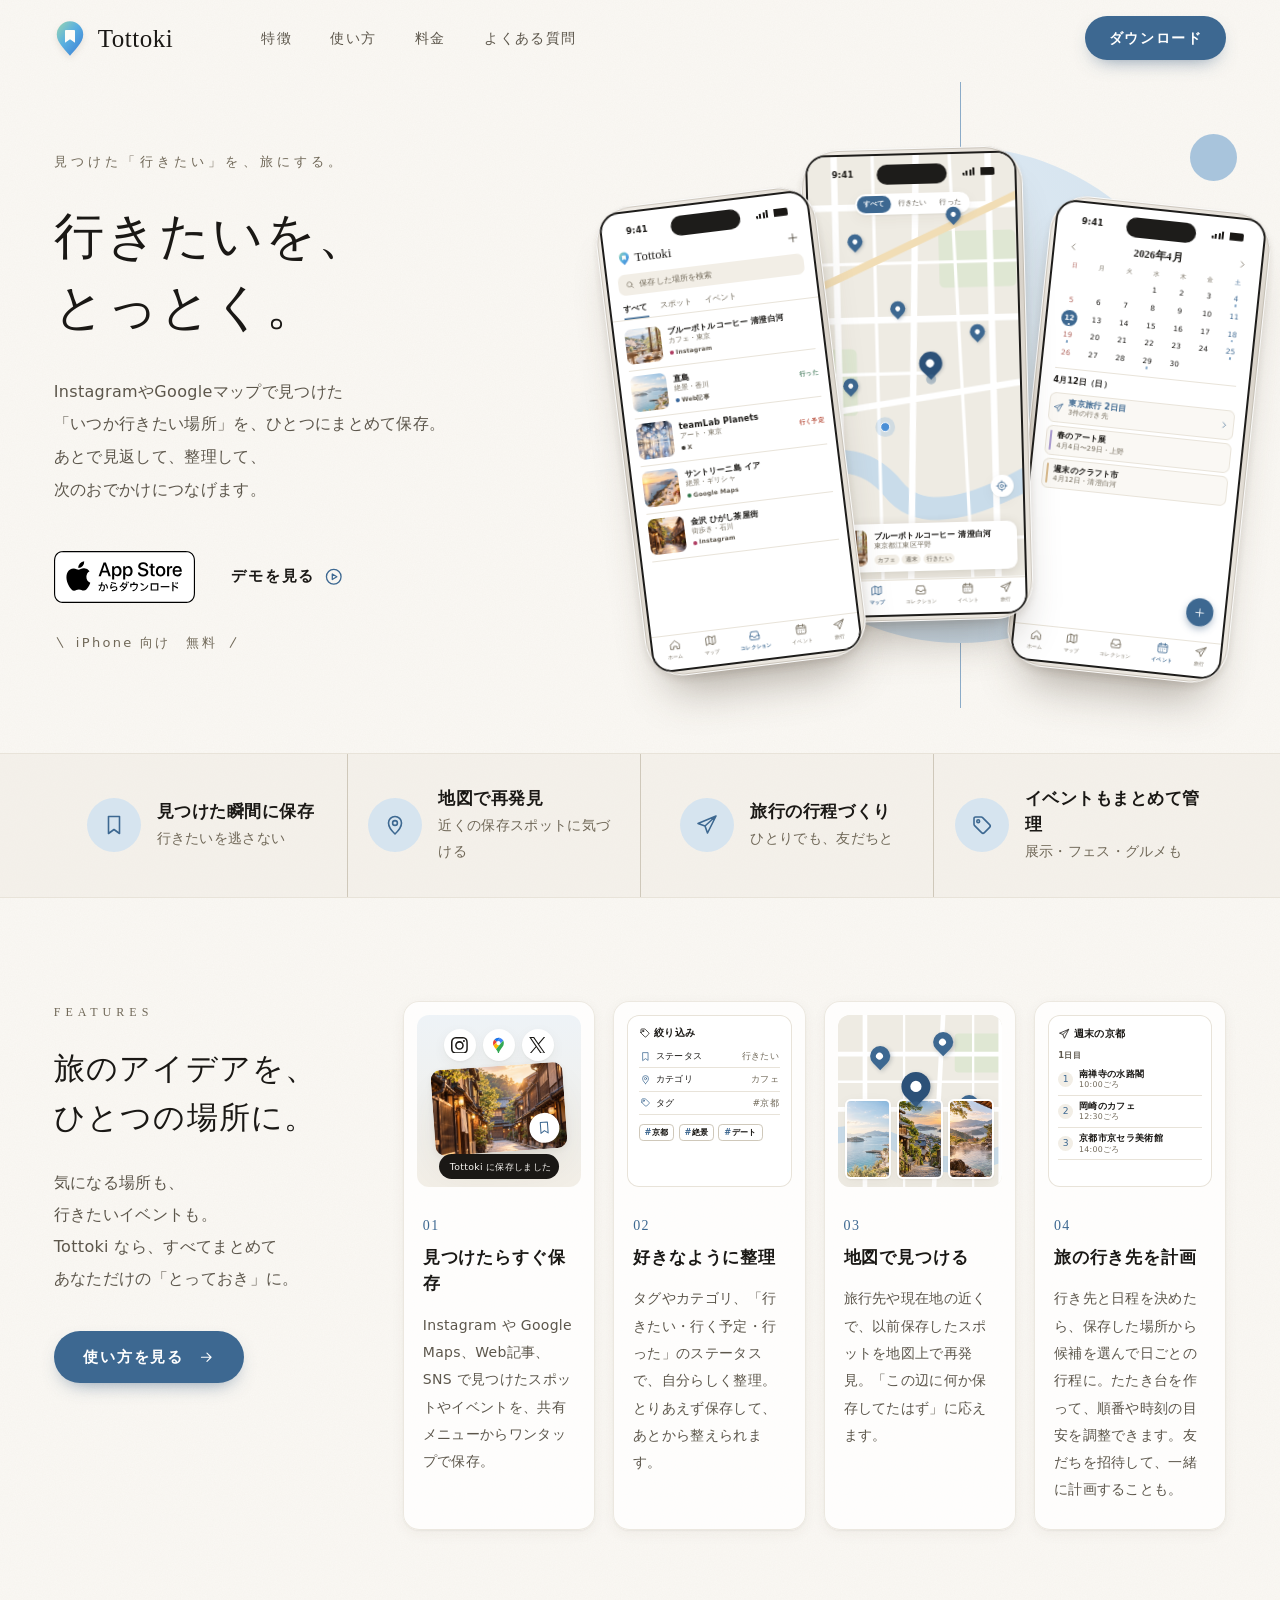
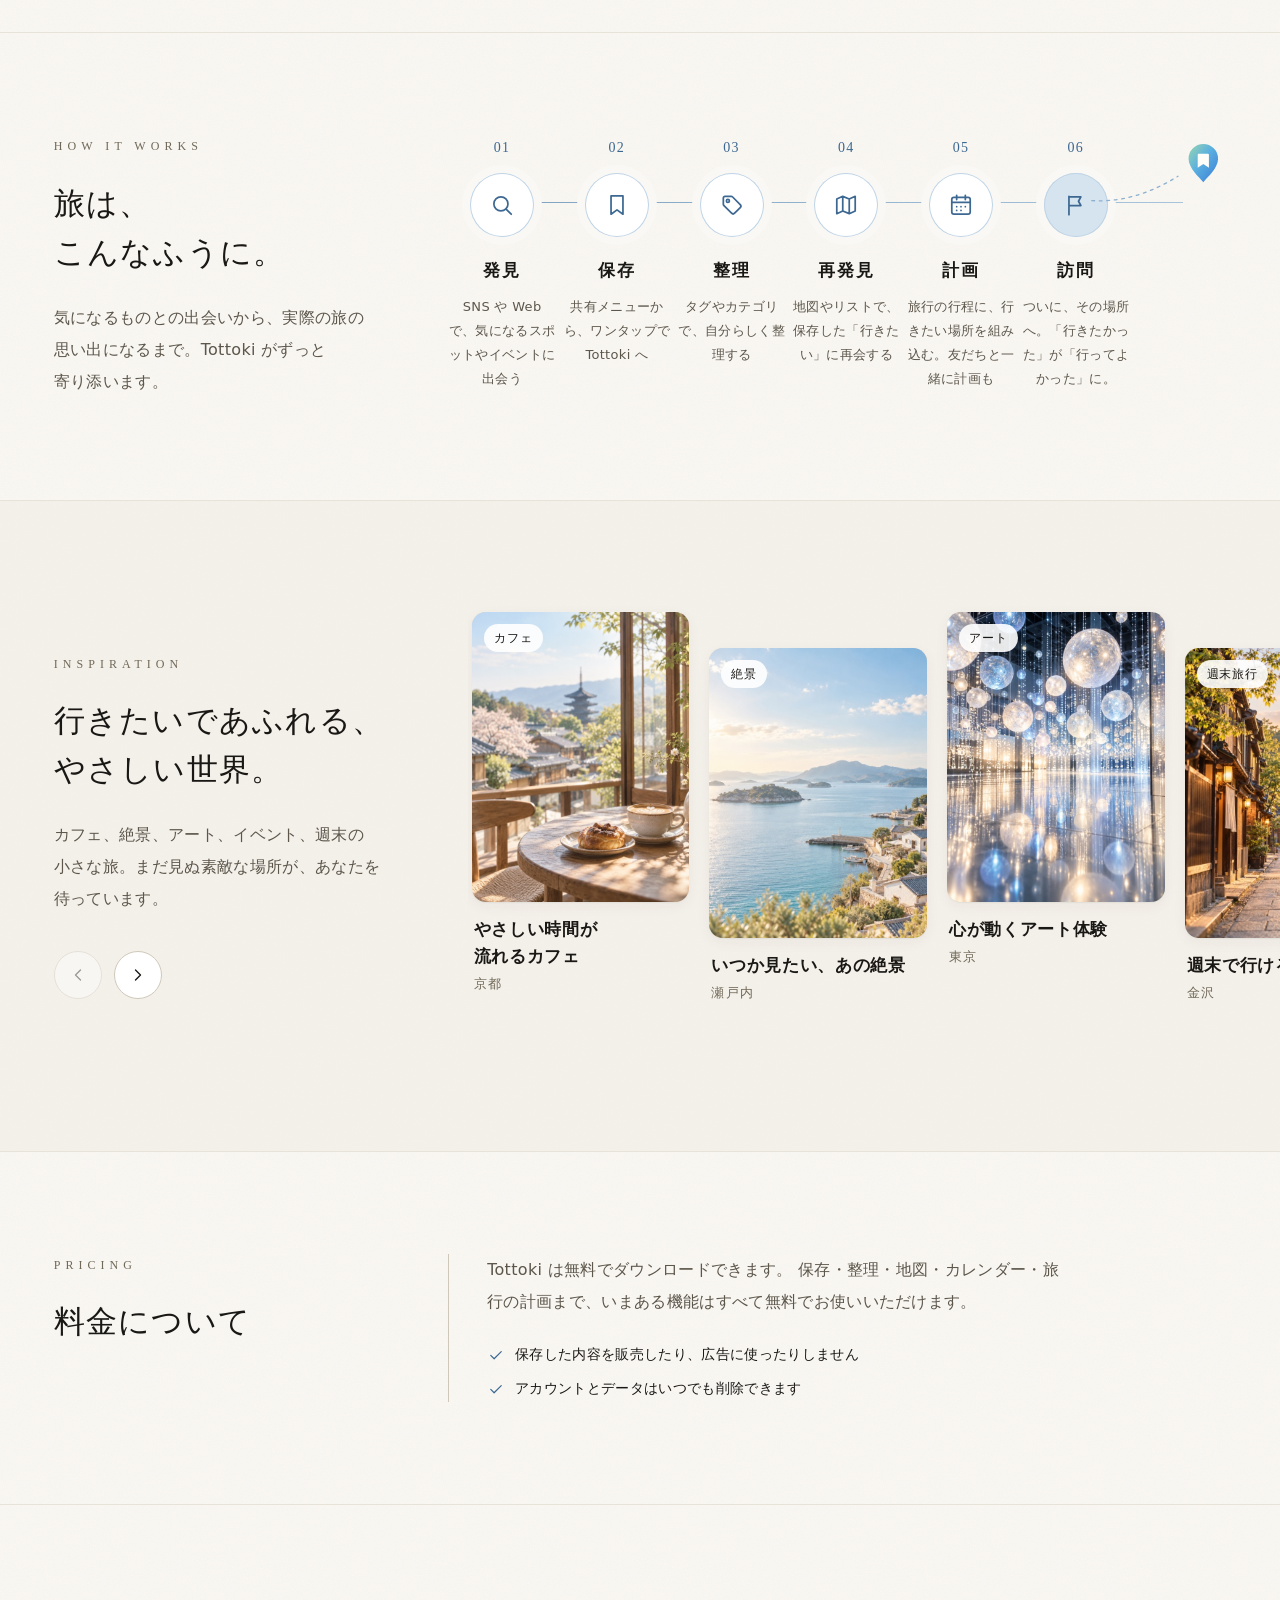
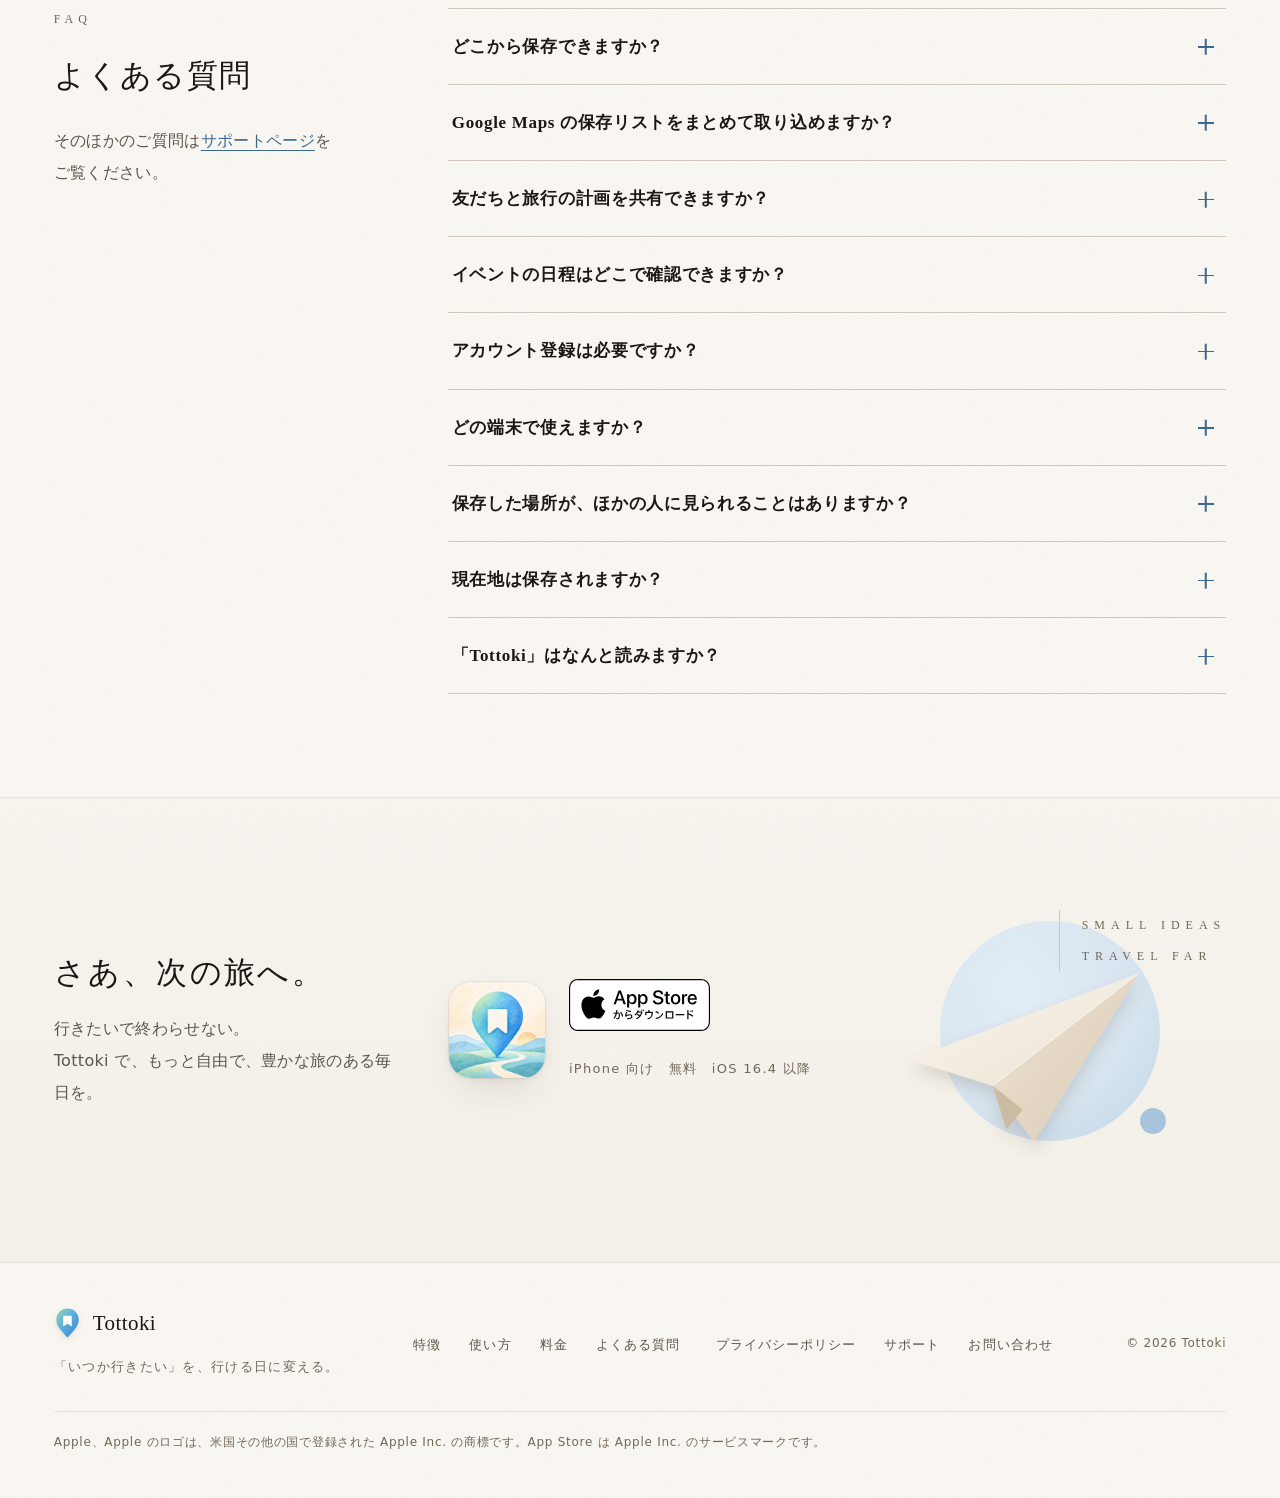
==== commit 16674121: "LP の App Store バッジを白にして、紙の地になじませる アイボリーの紙と淡いブルーだけのページで、黒のバッジだけが重く浮いていた。 Apple が「黒が重く見えるとき」のために用意している" ====
--- a/index.html
+++ b/index.html
@@ -157,11 +157,11 @@
               あとで見返して、整理して、<br class="br-wide" />次のおでかけにつなげます。
             </p>
             <div class="hero-actions">
-              <!-- App Store への導線は Apple の公式バッジ（assets/app-store-badge.svg）。形・色・文字を変えない。 -->
+              <!-- App Store への導線は Apple の公式バッジ（白・assets/app-store-badge-white.svg）。形・色・文字を変えない。 -->
               <a class="store-badge" href="https://apps.apple.com/jp/app/id6818862412">
-                <img src="assets/app-store-badge.svg" alt="App Store からダウンロード" width="158" height="58" />
+                <img src="assets/app-store-badge-white.svg" alt="App Store からダウンロード" width="142" height="52" />
               </a>
-              <a class="btn btn-ghost btn-lg" href="#how">
+              <a class="hero-demo" href="#how">
                 デモを見る
                 <svg class="icon" aria-hidden="true"><use href="#i-play" /></svg>
               </a>
@@ -623,8 +623,8 @@
           <div class="store reveal">
             <img class="store-icon" src="icon.png" alt="Tottoki のアプリアイコン" width="96" height="96" loading="lazy" />
             <div class="store-body">
-              <a class="store-badge store-badge-cta" href="https://apps.apple.com/jp/app/id6818862412" aria-describedby="store-note">
-                <img src="assets/app-store-badge.svg" alt="App Store からダウンロード" width="164" height="60" loading="lazy" />
+              <a class="store-badge" href="https://apps.apple.com/jp/app/id6818862412" aria-describedby="store-note">
+                <img src="assets/app-store-badge-white.svg" alt="App Store からダウンロード" width="142" height="52" loading="lazy" />
               </a>
               <p class="store-note" id="store-note">iPhone 向け　無料　iOS 16.4 以降</p>
             </div>
@@ -676,6 +676,7 @@
           </ul>
         </nav>
         <p class="copyright">© 2026 Tottoki</p>
+        <p class="trademark">Apple、Apple のロゴは、米国その他の国で登録された Apple Inc. の商標です。App Store は Apple Inc. のサービスマークです。</p>
       </div>
     </footer>
   </body>
--- a/assets/lp.css
+++ b/assets/lp.css
@@ -532,8 +532,35 @@
 .hero-actions {
   display: flex;
   flex-wrap: wrap;
-  gap: 16px;
+  align-items: center;
+  gap: 16px 36px;
   margin-top: 44px;
+}
+
+/* バッジの隣は角丸の長方形とピルが並ばないよう、ボタンにせず文字のリンクにする。 */
+.hero-demo {
+  display: inline-flex;
+  align-items: center;
+  gap: 0.6em;
+  min-height: 44px;
+  font-size: var(--fs-button);
+  font-weight: 600;
+  letter-spacing: 0.12em;
+  color: var(--ink);
+  text-decoration: underline;
+  text-decoration-color: transparent;
+  text-underline-offset: 6px;
+  transition: text-decoration-color 0.3s var(--ease);
+}
+
+.hero-demo:hover {
+  text-decoration-color: var(--rule-strong);
+}
+
+.hero-demo .icon {
+  width: 1.3em;
+  height: 1.3em;
+  color: var(--indigo);
 }
 
 .hero-note {
@@ -2052,21 +2079,25 @@
     var(--shadow-md);
 }
 
-/* Apple の公式バッジ。Apple のガイドラインどおり、形・色を変えず、高さ 40px 以上・まわりに高さの 1/4 以上の余白をとる。 */
+/*
+ * Apple の公式バッジ。紙の地に黒は重いので、Apple が「黒が重く見えるとき」のために用意している白を使う。
+ * 形・色・文字を変えず、影やホバーの効果もつけない。高さ 40px 以上、まわりに高さの 1/4（13px）以上の余白をとる。
+ * 大きさはボタン（52px）にそろえ、見出しより目立たせない。
+ */
 .store-badge {
   display: inline-flex;
   flex: none;
-  border-radius: 8px;
+  border-radius: 9px;
+}
+
+.store-badge:focus-visible {
+  outline-offset: 4px;
 }
 
 .store-badge img {
   display: block;
   width: auto;
-  height: 58px;
-}
-
-.store-badge-cta img {
-  height: 60px;
+  height: 52px;
 }
 
 .store-note {
@@ -2183,6 +2214,18 @@
   font-size: var(--fs-label);
   color: var(--ink-faint);
   letter-spacing: 0.06em;
+}
+
+/* App Store バッジを使うときに Apple が求める商標の表記。 */
+.trademark {
+  grid-column: 1 / -1;
+  padding-top: 20px;
+  border-top: 1px solid var(--rule);
+  font-size: var(--fs-label);
+  font-weight: 400;
+  line-height: 1.8;
+  letter-spacing: 0.06em;
+  color: var(--ink-faint);
 }
 
 /* ------------------------------------------------------------------ */
@@ -2581,11 +2624,6 @@
     gap: 16px;
   }
 
-  .hero-actions .btn {
-    flex: 1 1 100%;
-    min-width: 0;
-  }
-
   .hero-note {
     margin-top: 20px;
     font-size: var(--fs-label);
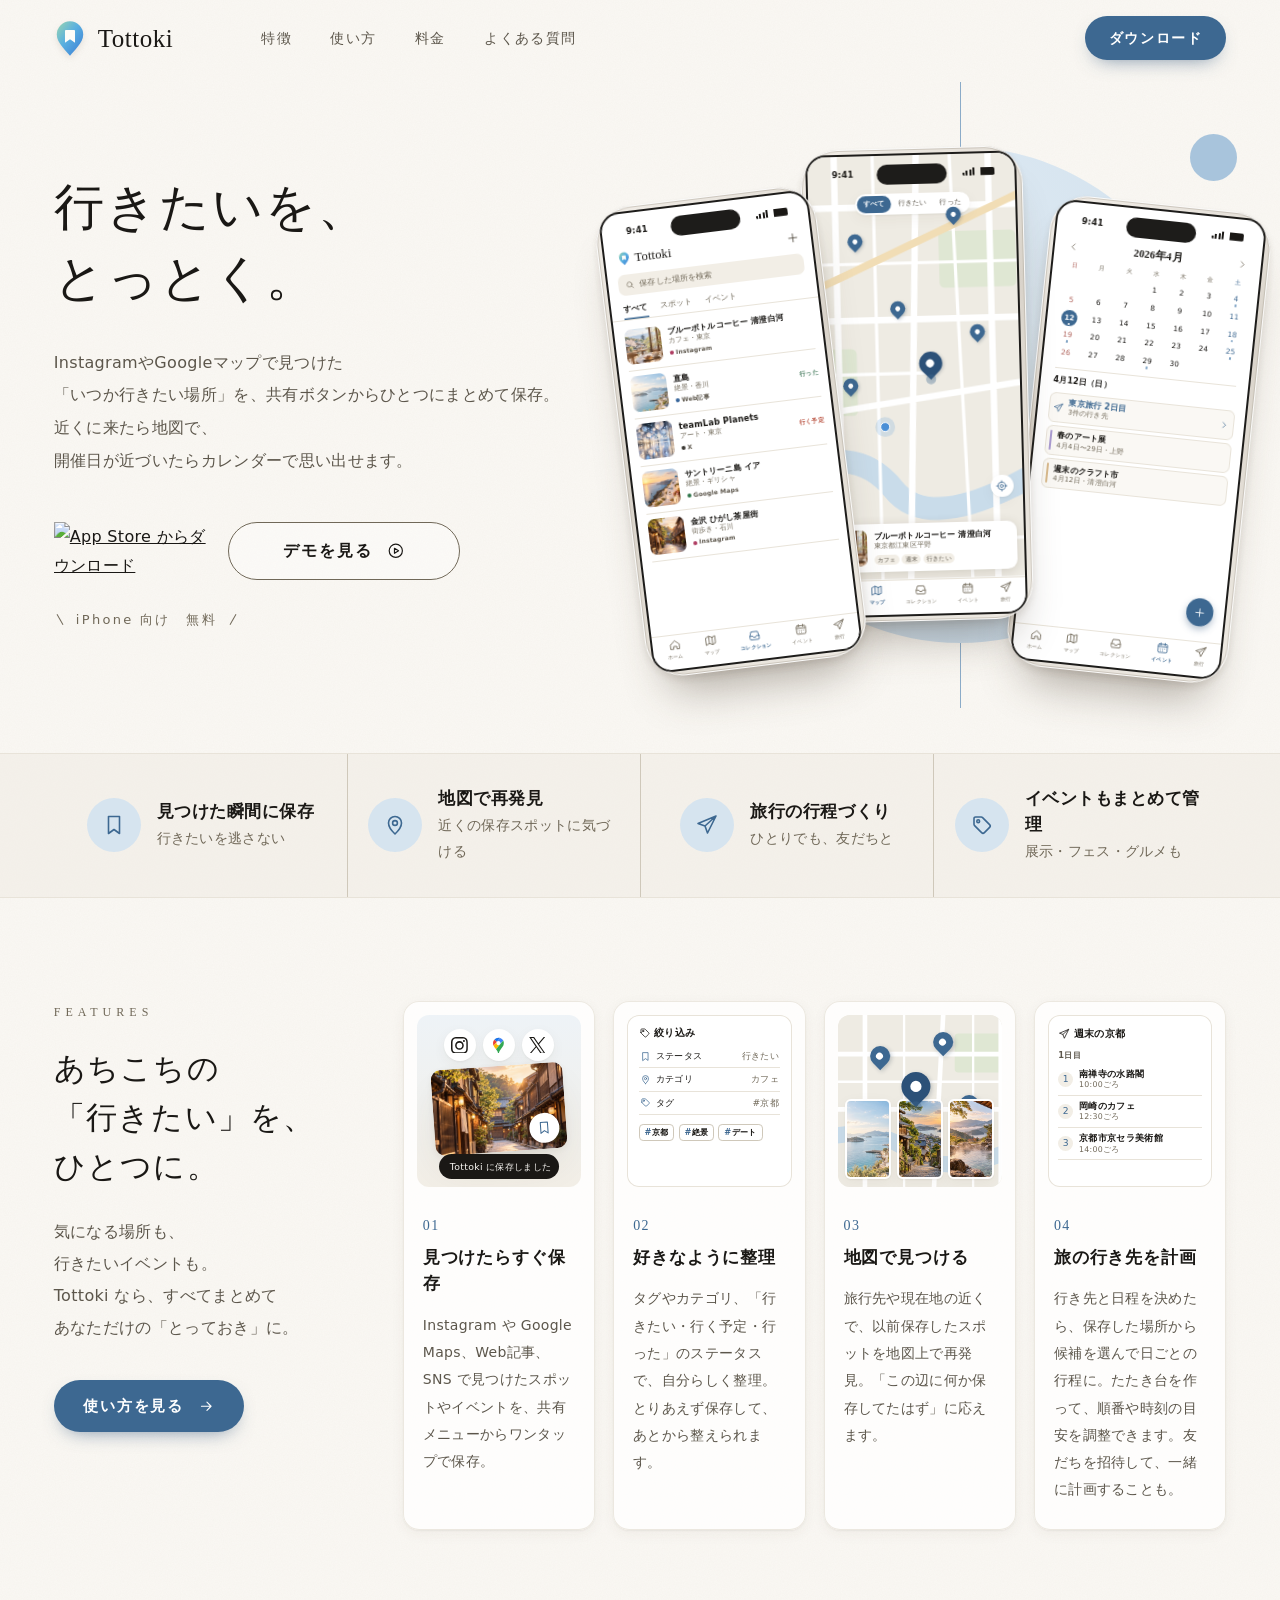
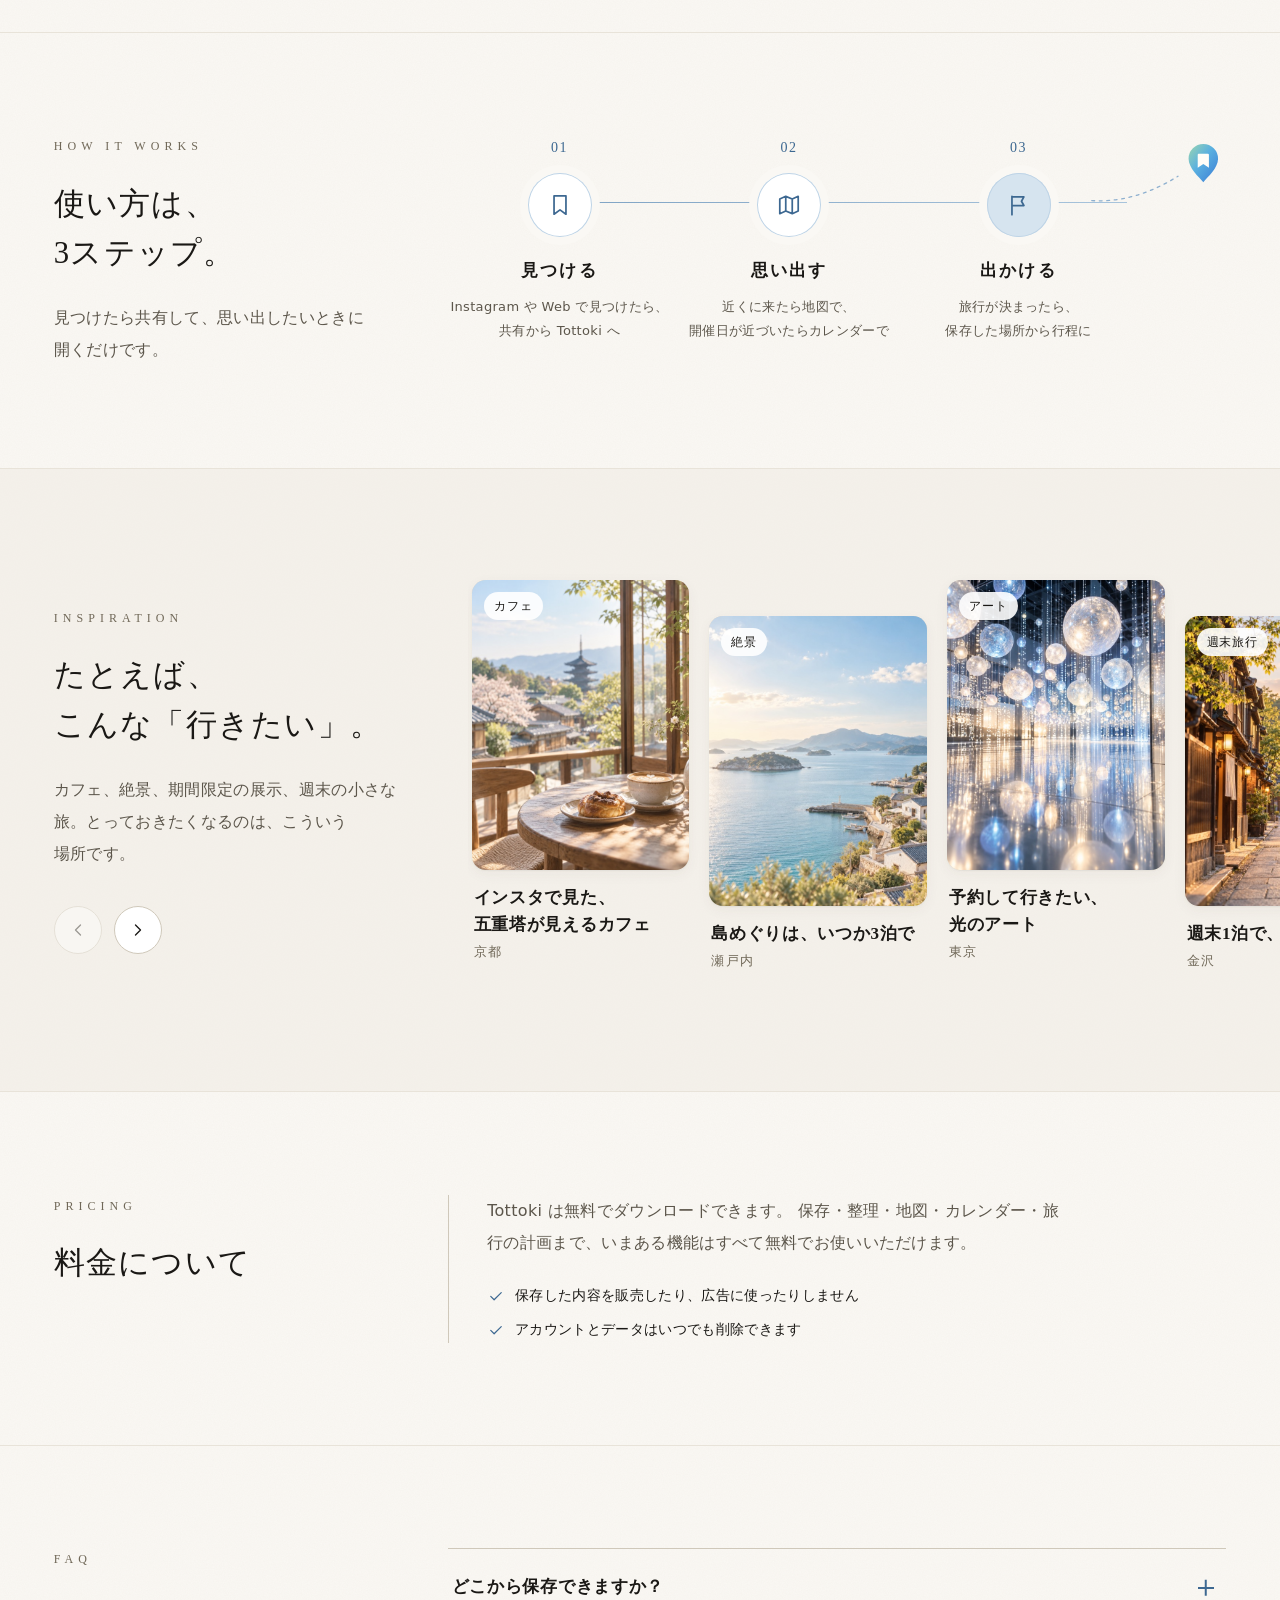
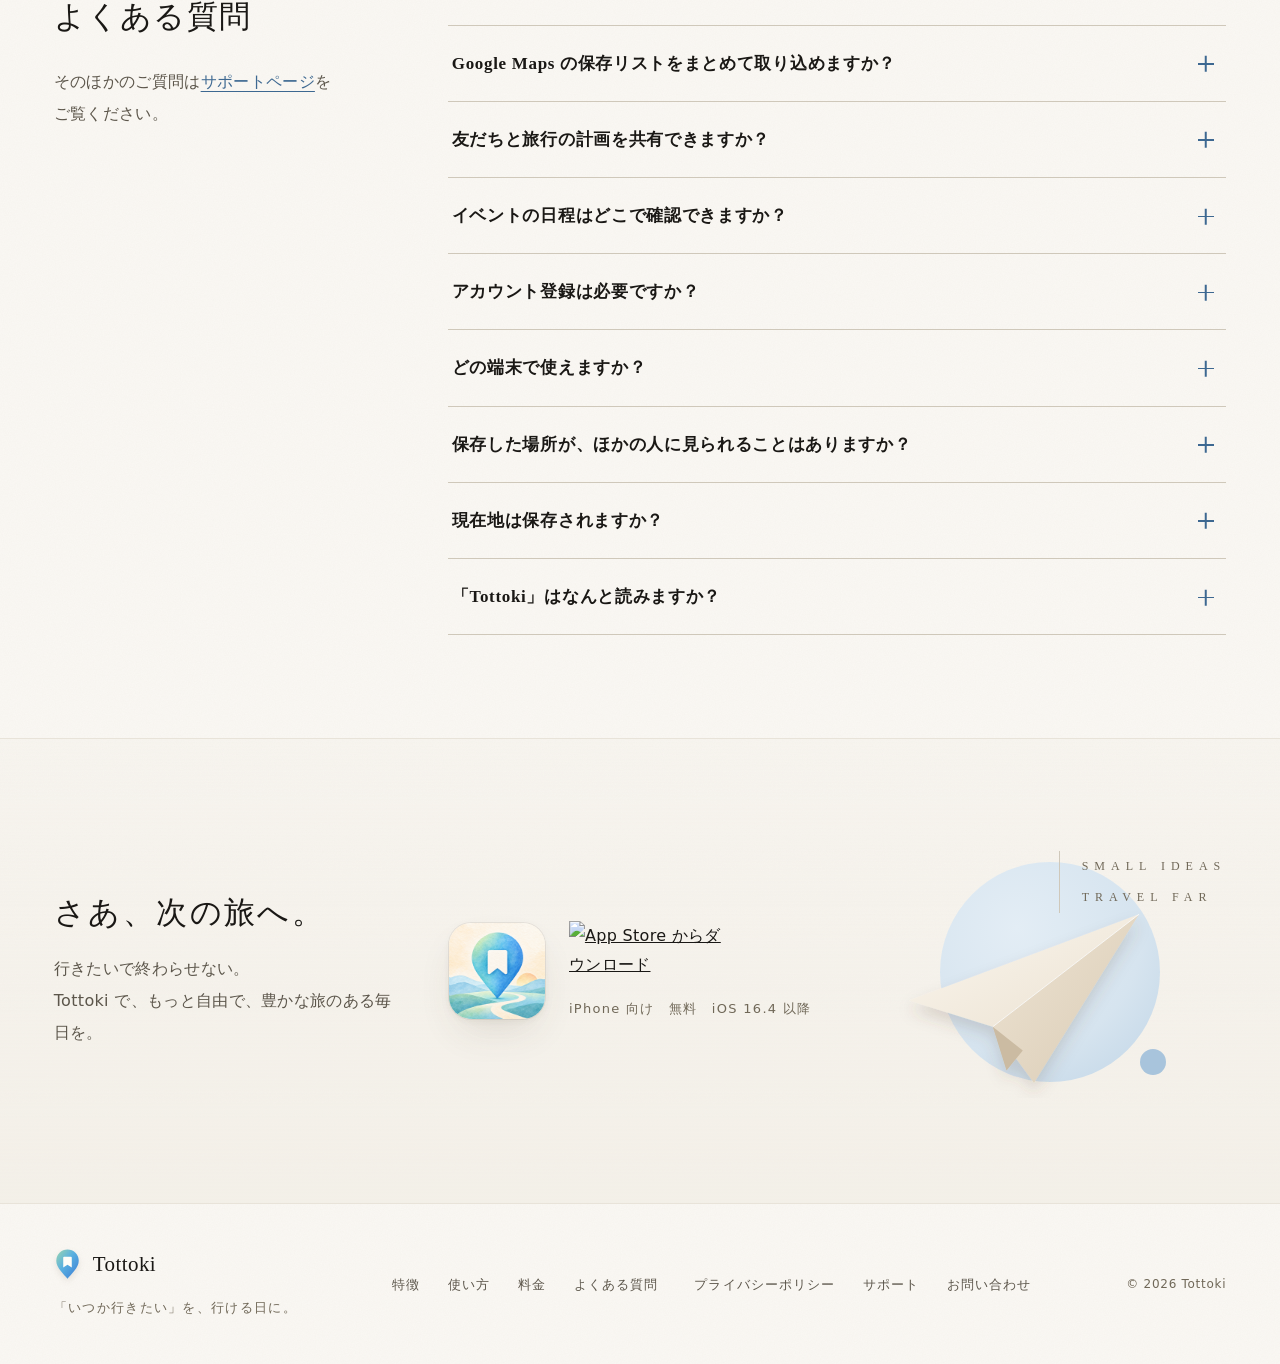
==== commit 67b4e703: "LP と共有ページのキャッチコピーを見直す AI っぽい言い回し（やさしい世界・寄り添います・あなたを待っています・意味の薄い英字の飾りなど）を減らし、アプリが何をするかを具体的に書く。  - LP:" ====
--- a/index.html
+++ b/index.html
@@ -147,21 +147,20 @@
       <section class="hero" aria-labelledby="hero-title">
         <div class="container hero-grid">
           <div class="hero-copy">
-            <p class="eyebrow hero-eyebrow">見つけた「行きたい」を、旅にする。</p>
             <h1 class="hero-title" id="hero-title">
               <span class="line">行きたいを、</span>
               <span class="line">とっとく。</span>
             </h1>
             <p class="hero-lead">
-              InstagramやGoogleマップで見つけた<br class="br-wide" />「いつか行きたい場所」を、ひとつにまとめて保存。<br />
-              あとで見返して、整理して、<br class="br-wide" />次のおでかけにつなげます。
+              InstagramやGoogleマップで見つけた<br class="br-wide" />「いつか行きたい場所」を、共有ボタンからひとつにまとめて保存。<br />
+              近くに来たら地図で、<br class="br-wide" />開催日が近づいたらカレンダーで思い出せます。
             </p>
             <div class="hero-actions">
-              <!-- App Store への導線は Apple の公式バッジ（白・assets/app-store-badge-white.svg）。形・色・文字を変えない。 -->
+              <!-- App Store への導線は Apple の公式バッジ（assets/app-store-badge.svg）。形・色・文字を変えない。 -->
               <a class="store-badge" href="https://apps.apple.com/jp/app/id6818862412">
-                <img src="assets/app-store-badge-white.svg" alt="App Store からダウンロード" width="142" height="52" />
+                <img src="assets/app-store-badge.svg" alt="App Store からダウンロード" width="158" height="58" />
               </a>
-              <a class="hero-demo" href="#how">
+              <a class="btn btn-ghost btn-lg" href="#how">
                 デモを見る
                 <svg class="icon" aria-hidden="true"><use href="#i-play" /></svg>
               </a>
@@ -320,7 +319,7 @@
         <div class="container features-grid">
           <div class="section-intro reveal">
             <p class="eyebrow eyebrow-en">Features</p>
-            <h2 class="section-title" id="features-title"><span class="nw">旅のアイデアを、</span><br />ひとつの場所に。</h2>
+            <h2 class="section-title" id="features-title"><span class="nw">あちこちの</span><span class="nw">「行きたい」を、</span><br />ひとつに。</h2>
             <p class="section-lead">
               気になる場所も、行きたいイベントも。<br />
               Tottoki なら、すべてまとめて<br class="br-wide" />あなただけの「とっておき」に。
@@ -412,9 +411,9 @@
         <div class="container how-grid">
           <div class="section-intro reveal">
             <p class="eyebrow eyebrow-en">How it works</p>
-            <h2 class="section-title" id="how-title">旅は、<br />こんなふうに。</h2>
+            <h2 class="section-title" id="how-title">使い方は、<br />3ステップ。</h2>
             <p class="section-lead">
-              気になるものとの出会いから、実際の旅の思い出になるまで。Tottoki がずっと寄り添います。
+              見つけたら共有して、思い出したいときに開くだけです。
             </p>
           </div>
 
@@ -422,39 +421,21 @@
             <ol class="timeline">
               <li class="step reveal">
                 <span class="step-num">01</span>
-                <span class="step-icon"><svg aria-hidden="true"><use href="#i-search" /></svg></span>
-                <h3>発見</h3>
-                <p>SNS や Web で、気になるスポットやイベントに出会う</p>
+                <span class="step-icon"><svg aria-hidden="true"><use href="#i-bookmark" /></svg></span>
+                <h3>見つける</h3>
+                <p>Instagram や Web で見つけたら、<br class="br-wide" />共有から Tottoki へ</p>
               </li>
               <li class="step reveal">
                 <span class="step-num">02</span>
-                <span class="step-icon"><svg aria-hidden="true"><use href="#i-bookmark" /></svg></span>
-                <h3>保存</h3>
-                <p>共有メニューから、ワンタップで Tottoki へ</p>
+                <span class="step-icon"><svg aria-hidden="true"><use href="#i-map" /></svg></span>
+                <h3>思い出す</h3>
+                <p>近くに来たら地図で、<br class="br-wide" />開催日が近づいたらカレンダーで</p>
               </li>
               <li class="step reveal">
                 <span class="step-num">03</span>
-                <span class="step-icon"><svg aria-hidden="true"><use href="#i-tag" /></svg></span>
-                <h3>整理</h3>
-                <p>タグやカテゴリで、自分らしく整理する</p>
-              </li>
-              <li class="step reveal">
-                <span class="step-num">04</span>
-                <span class="step-icon"><svg aria-hidden="true"><use href="#i-map" /></svg></span>
-                <h3>再発見</h3>
-                <p>地図やリストで、保存した「行きたい」に再会する</p>
-              </li>
-              <li class="step reveal">
-                <span class="step-num">05</span>
-                <span class="step-icon"><svg aria-hidden="true"><use href="#i-cal" /></svg></span>
-                <h3>計画</h3>
-                <p>旅行の行程に、行きたい場所を組み込む。友だちと一緒に計画も</p>
-              </li>
-              <li class="step reveal">
-                <span class="step-num">06</span>
                 <span class="step-icon step-icon-last"><svg aria-hidden="true"><use href="#i-flag" /></svg></span>
-                <h3>訪問</h3>
-                <p>ついに、その場所へ。「行きたかった」が「行ってよかった」に。</p>
+                <h3>出かける</h3>
+                <p>旅行が決まったら、<br class="br-wide" />保存した場所から行程に</p>
               </li>
             </ol>
             <svg class="flight" viewBox="0 0 160 90" aria-hidden="true">
@@ -470,9 +451,9 @@
         <div class="container insp-grid">
           <div class="section-intro reveal">
             <p class="eyebrow eyebrow-en">Inspiration</p>
-            <h2 class="section-title" id="insp-title"><span class="nw">行きたいであふれる、</span><br />やさしい世界。</h2>
+            <h2 class="section-title" id="insp-title"><span class="nw">たとえば、</span><br />こんな「行きたい」。</h2>
             <p class="section-lead">
-              カフェ、絶景、アート、イベント、週末の小さな旅。まだ見ぬ素敵な場所が、あなたを待っています。
+              カフェ、絶景、期間限定の展示、週末の小さな旅。とっておきたくなるのは、こういう場所です。
             </p>
             <div class="insp-controls">
               <button class="round-btn" type="button" data-scroll="-1" aria-controls="insp-track">
@@ -488,43 +469,43 @@
             <li class="insp-card">
               <figure>
                 <div class="insp-img"><img src="assets/img/kyoto_cafe-640.jpg" srcset="assets/img/kyoto_cafe-640.jpg 640w, assets/img/kyoto_cafe.jpg 1122w" sizes="(max-width: 767px) 64vw, 240px" alt="窓の外に桜と五重塔が見える、やわらかな光のカフェ" width="600" height="800" loading="lazy" /><span class="insp-tag">カフェ</span><span class="insp-save" aria-hidden="true"><svg><use href="#i-bookmark" /></svg></span></div>
-                <figcaption><b>やさしい時間が流れるカフェ</b><span>京都</span></figcaption>
+                <figcaption><b>インスタで見た、五重塔が見えるカフェ</b><span>京都</span></figcaption>
               </figure>
             </li>
             <li class="insp-card">
               <figure>
                 <div class="insp-img"><img src="assets/img/setouchi_landscape-640.jpg" srcset="assets/img/setouchi_landscape-640.jpg 640w, assets/img/setouchi_landscape.jpg 1122w" sizes="(max-width: 767px) 64vw, 240px" alt="穏やかな海に島々が浮かぶ瀬戸内の風景" width="600" height="800" loading="lazy" /><span class="insp-tag">絶景</span><span class="insp-save" aria-hidden="true"><svg><use href="#i-bookmark" /></svg></span></div>
-                <figcaption><b>いつか見たい、あの絶景</b><span>瀬戸内</span></figcaption>
+                <figcaption><b>島めぐりは、いつか3泊で</b><span>瀬戸内</span></figcaption>
               </figure>
             </li>
             <li class="insp-card">
               <figure>
                 <div class="insp-img"><img src="assets/img/tokyo_art-640.jpg" srcset="assets/img/tokyo_art-640.jpg 640w, assets/img/tokyo_art.jpg 1122w" sizes="(max-width: 767px) 64vw, 240px" alt="無数の光が浮かぶ没入型のアート空間" width="600" height="800" loading="lazy" /><span class="insp-tag">アート</span><span class="insp-save" aria-hidden="true"><svg><use href="#i-bookmark" /></svg></span></div>
-                <figcaption><b>心が動くアート体験</b><span>東京</span></figcaption>
+                <figcaption><b>予約して行きたい、光のアート</b><span>東京</span></figcaption>
               </figure>
             </li>
             <li class="insp-card">
               <figure>
                 <div class="insp-img"><img src="assets/img/kanazawa_trip-640.jpg" srcset="assets/img/kanazawa_trip-640.jpg 640w, assets/img/kanazawa_trip.jpg 1122w" sizes="(max-width: 767px) 64vw, 240px" alt="木格子の町家が続く石畳の通り" width="600" height="800" loading="lazy" /><span class="insp-tag">週末旅行</span><span class="insp-save" aria-hidden="true"><svg><use href="#i-bookmark" /></svg></span></div>
-                <figcaption><b>週末で行ける、小さな旅</b><span>金沢</span></figcaption>
+                <figcaption><b>週末1泊で、ひがし茶屋街</b><span>金沢</span></figcaption>
               </figure>
             </li>
             <li class="insp-card">
               <figure>
                 <div class="insp-img"><img src="assets/img/hakone_hotspring-640.jpg" srcset="assets/img/hakone_hotspring-640.jpg 640w, assets/img/hakone_hotspring.jpg 1122w" sizes="(max-width: 767px) 64vw, 240px" alt="紅葉の山を望む湯けむりの露天風呂" width="600" height="800" loading="lazy" /><span class="insp-tag">温泉</span><span class="insp-save" aria-hidden="true"><svg><use href="#i-bookmark" /></svg></span></div>
-                <figcaption><b>湯けむりの町で、ひと休み</b><span>箱根</span></figcaption>
+                <figcaption><b>日帰りで行ける湯</b><span>箱根</span></figcaption>
               </figure>
             </li>
             <li class="insp-card">
               <figure>
                 <div class="insp-img"><img src="assets/img/nagaoka_fireworks-640.jpg" srcset="assets/img/nagaoka_fireworks-640.jpg 640w, assets/img/nagaoka_fireworks.jpg 1122w" sizes="(max-width: 767px) 64vw, 240px" alt="夜空に大輪の花火が咲く花火大会" width="600" height="800" loading="lazy" /><span class="insp-tag">イベント</span><span class="insp-save" aria-hidden="true"><svg><use href="#i-bookmark" /></svg></span></div>
-                <figcaption><b>夏の夜空を見上げる、花火大会</b><span>長岡</span></figcaption>
+                <figcaption><b>8月2日・3日の花火</b><span>長岡</span></figcaption>
               </figure>
             </li>
             <li class="insp-card">
               <figure>
                 <div class="insp-img"><img src="assets/img/ueno_museum-640.jpg" srcset="assets/img/ueno_museum-640.jpg 640w, assets/img/ueno_museum.jpg 1122w" sizes="(max-width: 767px) 64vw, 240px" alt="大きな窓から光が差し込む、静かな美術館の展示室" width="600" height="800" loading="lazy" /><span class="insp-tag">展示</span><span class="insp-save" aria-hidden="true"><svg><use href="#i-bookmark" /></svg></span></div>
-                <figcaption><b>会期中に行きたい、あの展示</b><span>上野</span></figcaption>
+                <figcaption><b>4月29日までの展示</b><span>上野</span></figcaption>
               </figure>
             </li>
             <li class="insp-card">
@@ -606,7 +587,7 @@
             </details>
             <details>
               <summary>「Tottoki」はなんと読みますか？</summary>
-              <p>「とっとき」と読みます。「とっておき」のくだけた言い方で、見つけた「行きたい」を、行ける日までとっておく場所という意味をこめています。</p>
+              <p>「とっとき」と読みます。「とっておき」をもじった言い方で、見つけた「行きたい」を、行ける日までとっておく場所という意味をこめています。</p>
             </details>
           </div>
         </div>
@@ -623,8 +604,8 @@
           <div class="store reveal">
             <img class="store-icon" src="icon.png" alt="Tottoki のアプリアイコン" width="96" height="96" loading="lazy" />
             <div class="store-body">
-              <a class="store-badge" href="https://apps.apple.com/jp/app/id6818862412" aria-describedby="store-note">
-                <img src="assets/app-store-badge-white.svg" alt="App Store からダウンロード" width="142" height="52" loading="lazy" />
+              <a class="store-badge store-badge-cta" href="https://apps.apple.com/jp/app/id6818862412" aria-describedby="store-note">
+                <img src="assets/app-store-badge.svg" alt="App Store からダウンロード" width="164" height="60" loading="lazy" />
               </a>
               <p class="store-note" id="store-note">iPhone 向け　無料　iOS 16.4 以降</p>
             </div>
@@ -660,7 +641,7 @@
             <svg class="brand-mark" aria-hidden="true"><use href="#logo" /></svg>
             <span class="brand-name">Tottoki</span>
           </a>
-          <p>「いつか行きたい」を、行ける日に変える。</p>
+          <p>「いつか行きたい」を、行ける日に。</p>
         </div>
         <nav class="footer-nav" aria-label="フッター">
           <ul>
@@ -676,7 +657,6 @@
           </ul>
         </nav>
         <p class="copyright">© 2026 Tottoki</p>
-        <p class="trademark">Apple、Apple のロゴは、米国その他の国で登録された Apple Inc. の商標です。App Store は Apple Inc. のサービスマークです。</p>
       </div>
     </footer>
   </body>
--- a/assets/lp.css
+++ b/assets/lp.css
@@ -501,10 +501,6 @@
   padding-bottom: 24px;
 }
 
-.hero-eyebrow {
-  margin-bottom: 28px;
-}
-
 .hero-title {
   font-family: var(--font-serif);
   font-weight: 400;
@@ -532,35 +528,8 @@
 .hero-actions {
   display: flex;
   flex-wrap: wrap;
-  align-items: center;
-  gap: 16px 36px;
+  gap: 16px;
   margin-top: 44px;
-}
-
-/* バッジの隣は角丸の長方形とピルが並ばないよう、ボタンにせず文字のリンクにする。 */
-.hero-demo {
-  display: inline-flex;
-  align-items: center;
-  gap: 0.6em;
-  min-height: 44px;
-  font-size: var(--fs-button);
-  font-weight: 600;
-  letter-spacing: 0.12em;
-  color: var(--ink);
-  text-decoration: underline;
-  text-decoration-color: transparent;
-  text-underline-offset: 6px;
-  transition: text-decoration-color 0.3s var(--ease);
-}
-
-.hero-demo:hover {
-  text-decoration-color: var(--rule-strong);
-}
-
-.hero-demo .icon {
-  width: 1.3em;
-  height: 1.3em;
-  color: var(--indigo);
 }
 
 .hero-note {
@@ -1675,7 +1644,7 @@
 .timeline {
   position: relative;
   display: grid;
-  grid-template-columns: repeat(6, minmax(0, 1fr));
+  grid-template-columns: repeat(3, minmax(0, 1fr));
   gap: 6px;
   counter-reset: step;
 }
@@ -1684,8 +1653,8 @@
 .timeline::before {
   content: '';
   position: absolute;
-  left: calc(100% / 12);
-  right: calc(100% / 12 - 110px);
+  left: calc(100% / 6);
+  right: calc(100% / 6 - 110px);
   top: 67px;
   height: 1px;
   background: linear-gradient(90deg, var(--sky-line), var(--powder-deep));
@@ -2079,25 +2048,21 @@
     var(--shadow-md);
 }
 
-/*
- * Apple の公式バッジ。紙の地に黒は重いので、Apple が「黒が重く見えるとき」のために用意している白を使う。
- * 形・色・文字を変えず、影やホバーの効果もつけない。高さ 40px 以上、まわりに高さの 1/4（13px）以上の余白をとる。
- * 大きさはボタン（52px）にそろえ、見出しより目立たせない。
- */
+/* Apple の公式バッジ。Apple のガイドラインどおり、形・色を変えず、高さ 40px 以上・まわりに高さの 1/4 以上の余白をとる。 */
 .store-badge {
   display: inline-flex;
   flex: none;
-  border-radius: 9px;
-}
-
-.store-badge:focus-visible {
-  outline-offset: 4px;
+  border-radius: 8px;
 }
 
 .store-badge img {
   display: block;
   width: auto;
-  height: 52px;
+  height: 58px;
+}
+
+.store-badge-cta img {
+  height: 60px;
 }
 
 .store-note {
@@ -2216,18 +2181,6 @@
   letter-spacing: 0.06em;
 }
 
-/* App Store バッジを使うときに Apple が求める商標の表記。 */
-.trademark {
-  grid-column: 1 / -1;
-  padding-top: 20px;
-  border-top: 1px solid var(--rule);
-  font-size: var(--fs-label);
-  font-weight: 400;
-  line-height: 1.8;
-  letter-spacing: 0.06em;
-  color: var(--ink-faint);
-}
-
 /* ------------------------------------------------------------------ */
 /* Reveal on scroll (JS が有効なときだけ隠す)                          */
 /* ------------------------------------------------------------------ */
@@ -2319,7 +2272,7 @@
   }
 
   .timeline::before {
-    right: calc(100% / 12);
+    right: calc(100% / 6);
   }
 
   .flight {
@@ -2603,12 +2556,6 @@
     padding-top: calc(var(--header-h) + 28px);
   }
 
-  .hero-eyebrow {
-    margin-bottom: 18px;
-    font-size: var(--fs-label);
-    letter-spacing: 0.22em;
-  }
-
   .hero-title {
     line-height: 1.5;
     letter-spacing: 0.02em;
@@ -2622,6 +2569,11 @@
   .hero-actions {
     margin-top: 30px;
     gap: 16px;
+  }
+
+  .hero-actions .btn {
+    flex: 1 1 100%;
+    min-width: 0;
   }
 
   .hero-note {
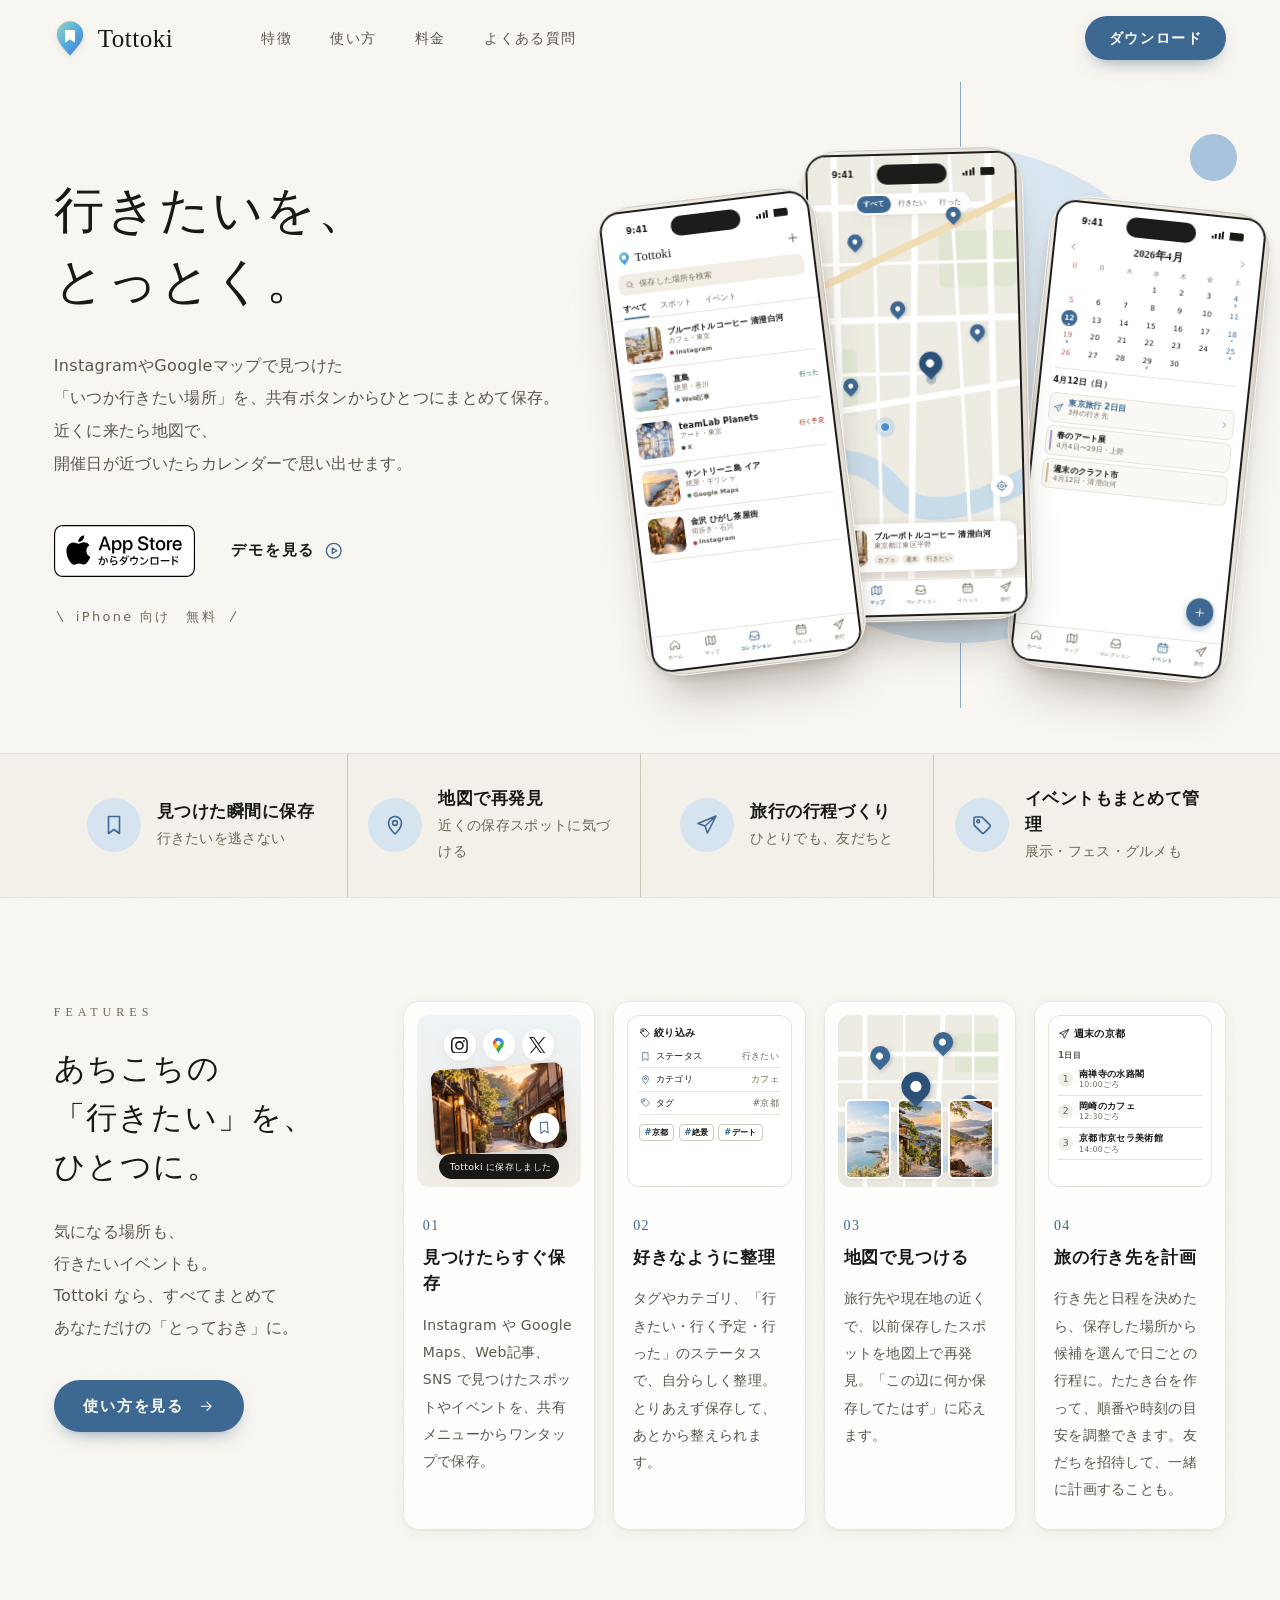
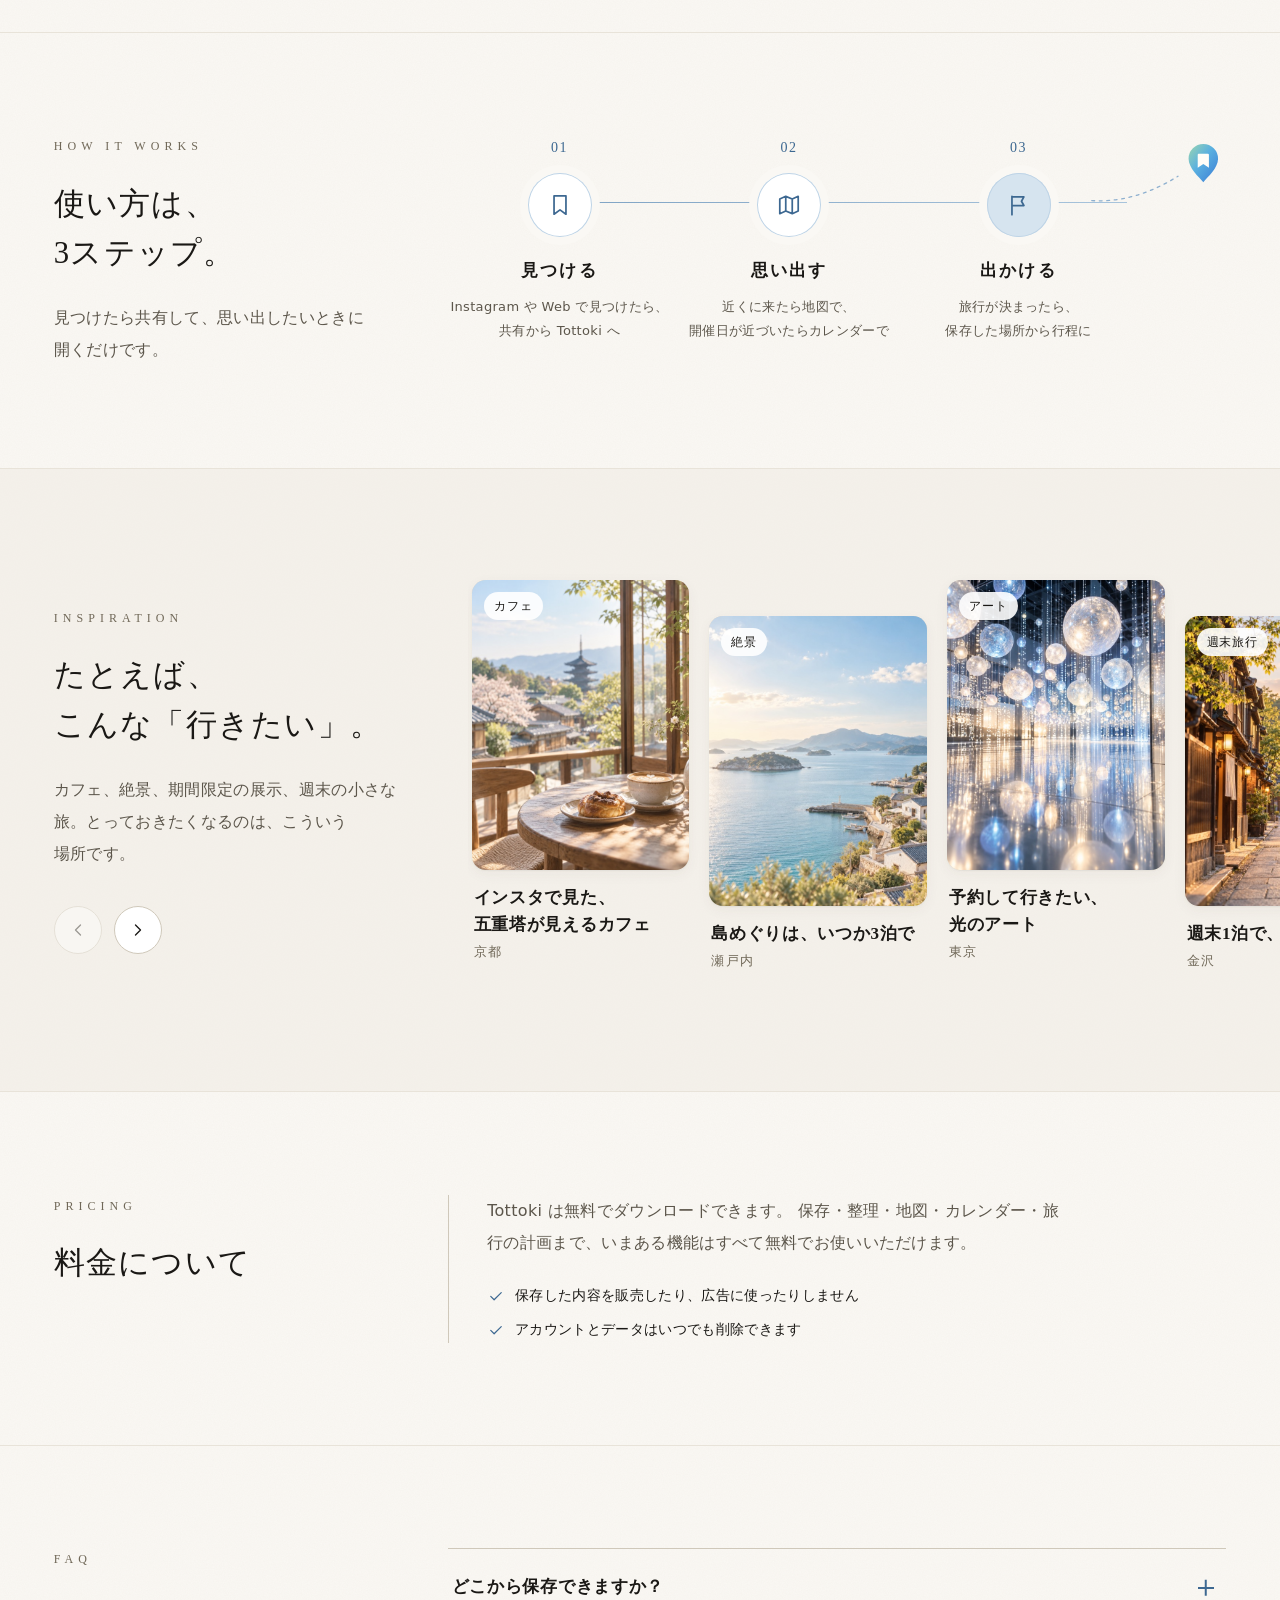
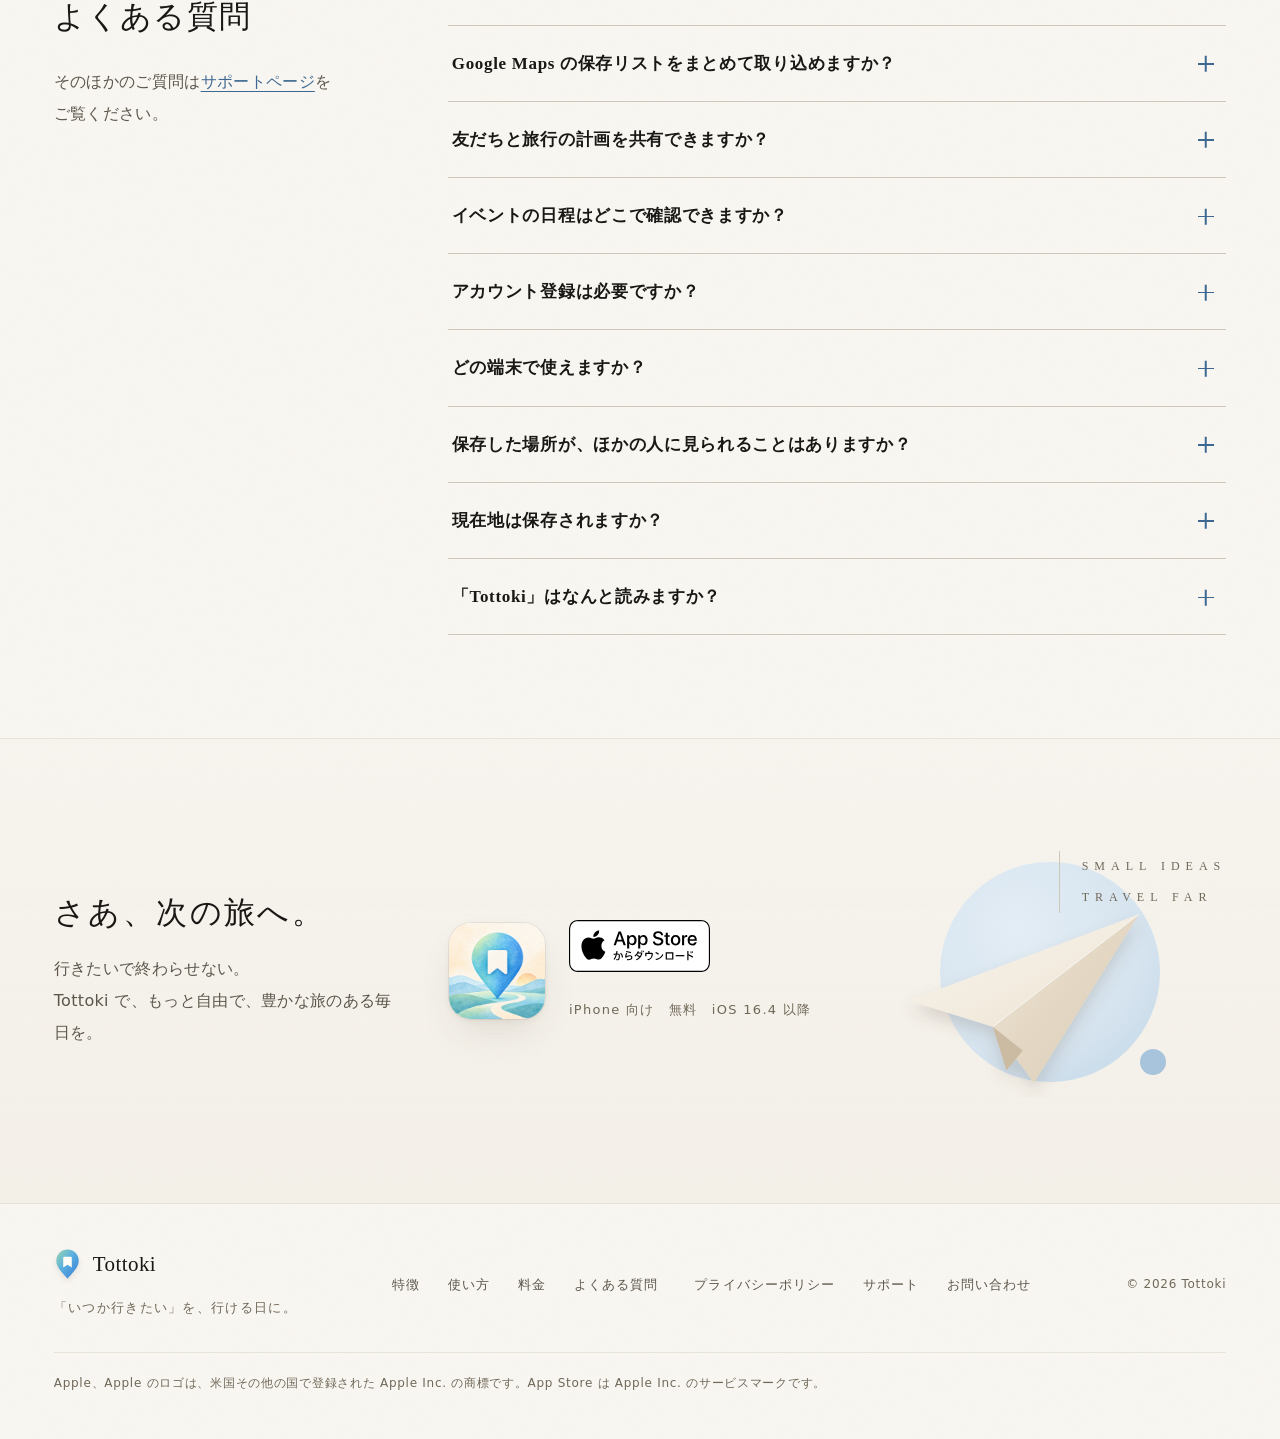
==== commit 6bdd82f5: "Merge pull request #40 from rych-hysh/claude/app-store-button-design-6445cc LP の App Store バッジを白にして、" ====
--- a/index.html
+++ b/index.html
@@ -156,11 +156,11 @@
               近くに来たら地図で、<br class="br-wide" />開催日が近づいたらカレンダーで思い出せます。
             </p>
             <div class="hero-actions">
-              <!-- App Store への導線は Apple の公式バッジ（assets/app-store-badge.svg）。形・色・文字を変えない。 -->
+              <!-- App Store への導線は Apple の公式バッジ（白・assets/app-store-badge-white.svg）。形・色・文字を変えない。 -->
               <a class="store-badge" href="https://apps.apple.com/jp/app/id6818862412">
-                <img src="assets/app-store-badge.svg" alt="App Store からダウンロード" width="158" height="58" />
+                <img src="assets/app-store-badge-white.svg" alt="App Store からダウンロード" width="142" height="52" />
               </a>
-              <a class="btn btn-ghost btn-lg" href="#how">
+              <a class="hero-demo" href="#how">
                 デモを見る
                 <svg class="icon" aria-hidden="true"><use href="#i-play" /></svg>
               </a>
@@ -604,8 +604,8 @@
           <div class="store reveal">
             <img class="store-icon" src="icon.png" alt="Tottoki のアプリアイコン" width="96" height="96" loading="lazy" />
             <div class="store-body">
-              <a class="store-badge store-badge-cta" href="https://apps.apple.com/jp/app/id6818862412" aria-describedby="store-note">
-                <img src="assets/app-store-badge.svg" alt="App Store からダウンロード" width="164" height="60" loading="lazy" />
+              <a class="store-badge" href="https://apps.apple.com/jp/app/id6818862412" aria-describedby="store-note">
+                <img src="assets/app-store-badge-white.svg" alt="App Store からダウンロード" width="142" height="52" loading="lazy" />
               </a>
               <p class="store-note" id="store-note">iPhone 向け　無料　iOS 16.4 以降</p>
             </div>
@@ -657,6 +657,7 @@
           </ul>
         </nav>
         <p class="copyright">© 2026 Tottoki</p>
+        <p class="trademark">Apple、Apple のロゴは、米国その他の国で登録された Apple Inc. の商標です。App Store は Apple Inc. のサービスマークです。</p>
       </div>
     </footer>
   </body>
--- a/assets/lp.css
+++ b/assets/lp.css
@@ -528,8 +528,35 @@
 .hero-actions {
   display: flex;
   flex-wrap: wrap;
-  gap: 16px;
+  align-items: center;
+  gap: 16px 36px;
   margin-top: 44px;
+}
+
+/* バッジの隣は角丸の長方形とピルが並ばないよう、ボタンにせず文字のリンクにする。 */
+.hero-demo {
+  display: inline-flex;
+  align-items: center;
+  gap: 0.6em;
+  min-height: 44px;
+  font-size: var(--fs-button);
+  font-weight: 600;
+  letter-spacing: 0.12em;
+  color: var(--ink);
+  text-decoration: underline;
+  text-decoration-color: transparent;
+  text-underline-offset: 6px;
+  transition: text-decoration-color 0.3s var(--ease);
+}
+
+.hero-demo:hover {
+  text-decoration-color: var(--rule-strong);
+}
+
+.hero-demo .icon {
+  width: 1.3em;
+  height: 1.3em;
+  color: var(--indigo);
 }
 
 .hero-note {
@@ -2048,21 +2075,25 @@
     var(--shadow-md);
 }
 
-/* Apple の公式バッジ。Apple のガイドラインどおり、形・色を変えず、高さ 40px 以上・まわりに高さの 1/4 以上の余白をとる。 */
+/*
+ * Apple の公式バッジ。紙の地に黒は重いので、Apple が「黒が重く見えるとき」のために用意している白を使う。
+ * 形・色・文字を変えず、影やホバーの効果もつけない。高さ 40px 以上、まわりに高さの 1/4（13px）以上の余白をとる。
+ * 大きさはボタン（52px）にそろえ、見出しより目立たせない。
+ */
 .store-badge {
   display: inline-flex;
   flex: none;
-  border-radius: 8px;
+  border-radius: 9px;
+}
+
+.store-badge:focus-visible {
+  outline-offset: 4px;
 }
 
 .store-badge img {
   display: block;
   width: auto;
-  height: 58px;
-}
-
-.store-badge-cta img {
-  height: 60px;
+  height: 52px;
 }
 
 .store-note {
@@ -2179,6 +2210,18 @@
   font-size: var(--fs-label);
   color: var(--ink-faint);
   letter-spacing: 0.06em;
+}
+
+/* App Store バッジを使うときに Apple が求める商標の表記。 */
+.trademark {
+  grid-column: 1 / -1;
+  padding-top: 20px;
+  border-top: 1px solid var(--rule);
+  font-size: var(--fs-label);
+  font-weight: 400;
+  line-height: 1.8;
+  letter-spacing: 0.06em;
+  color: var(--ink-faint);
 }
 
 /* ------------------------------------------------------------------ */
@@ -2571,11 +2614,6 @@
     gap: 16px;
   }
 
-  .hero-actions .btn {
-    flex: 1 1 100%;
-    min-width: 0;
-  }
-
   .hero-note {
     margin-top: 20px;
     font-size: var(--fs-label);
